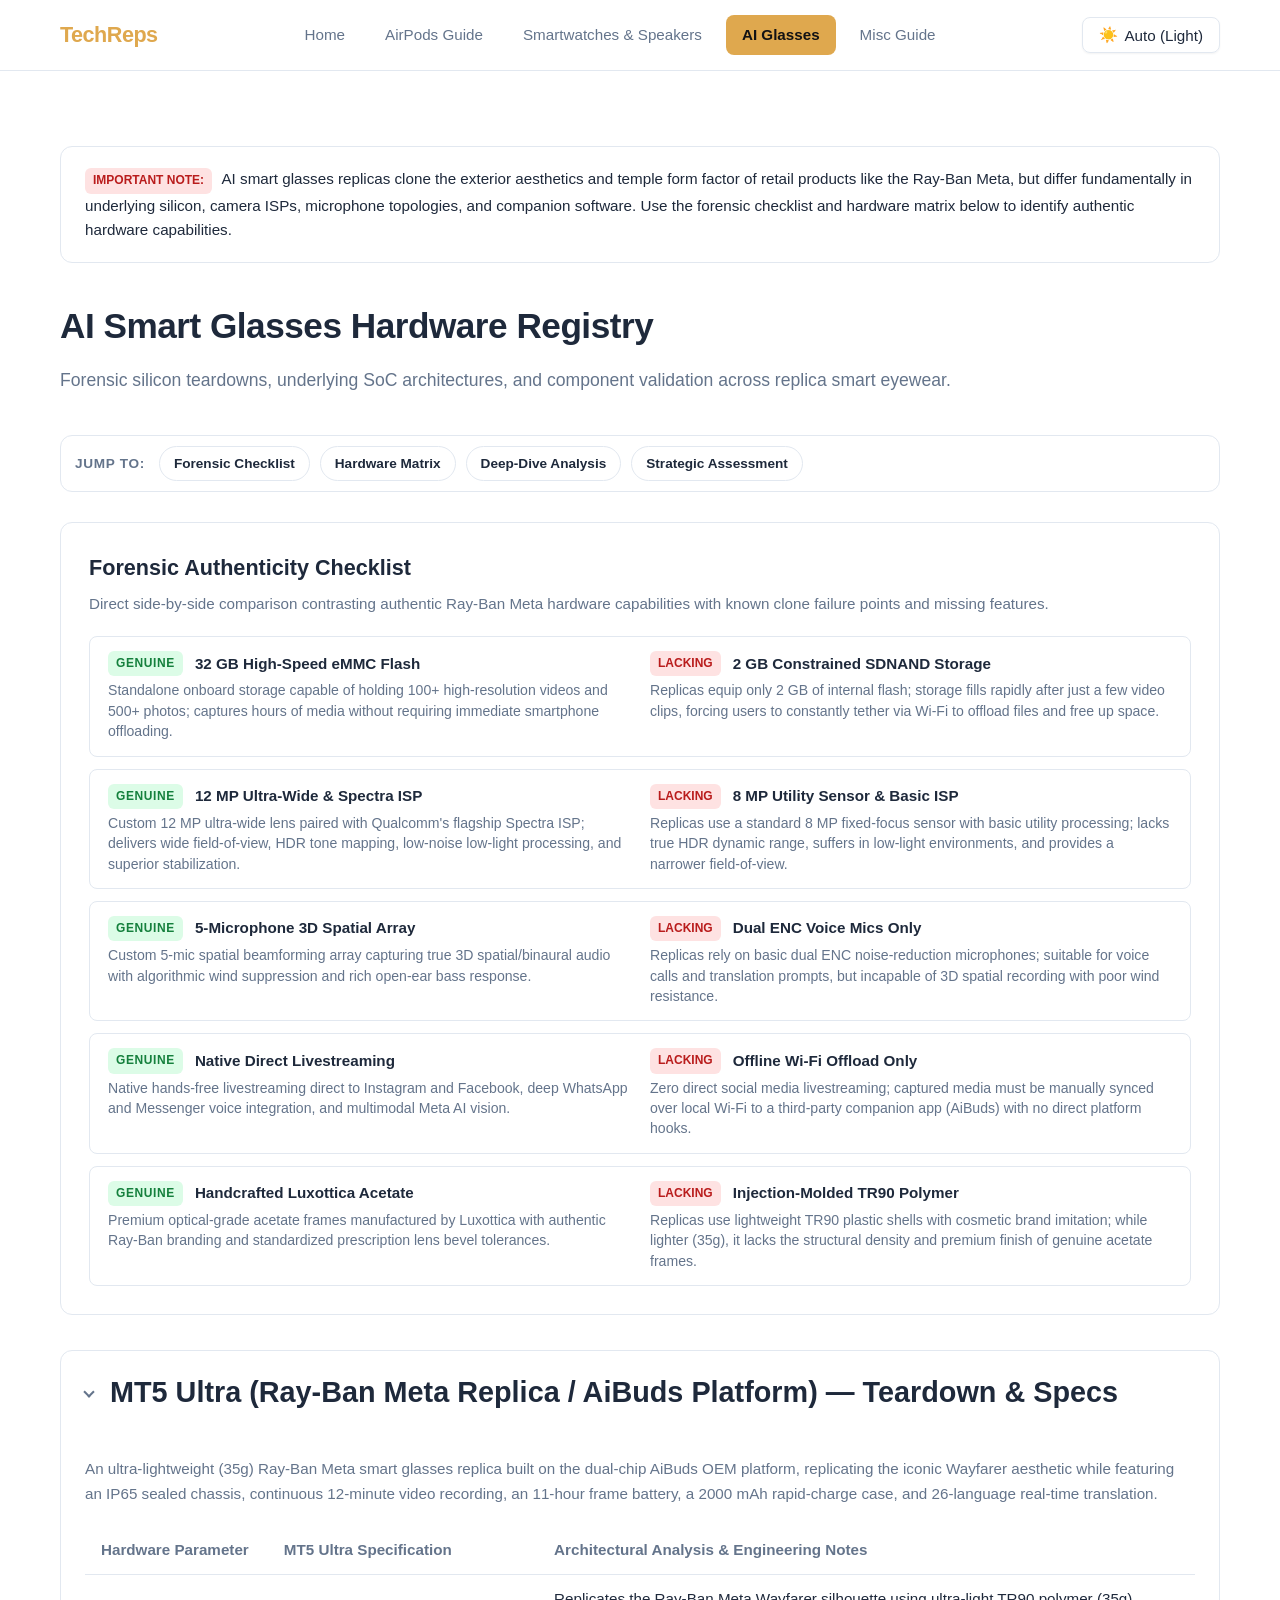
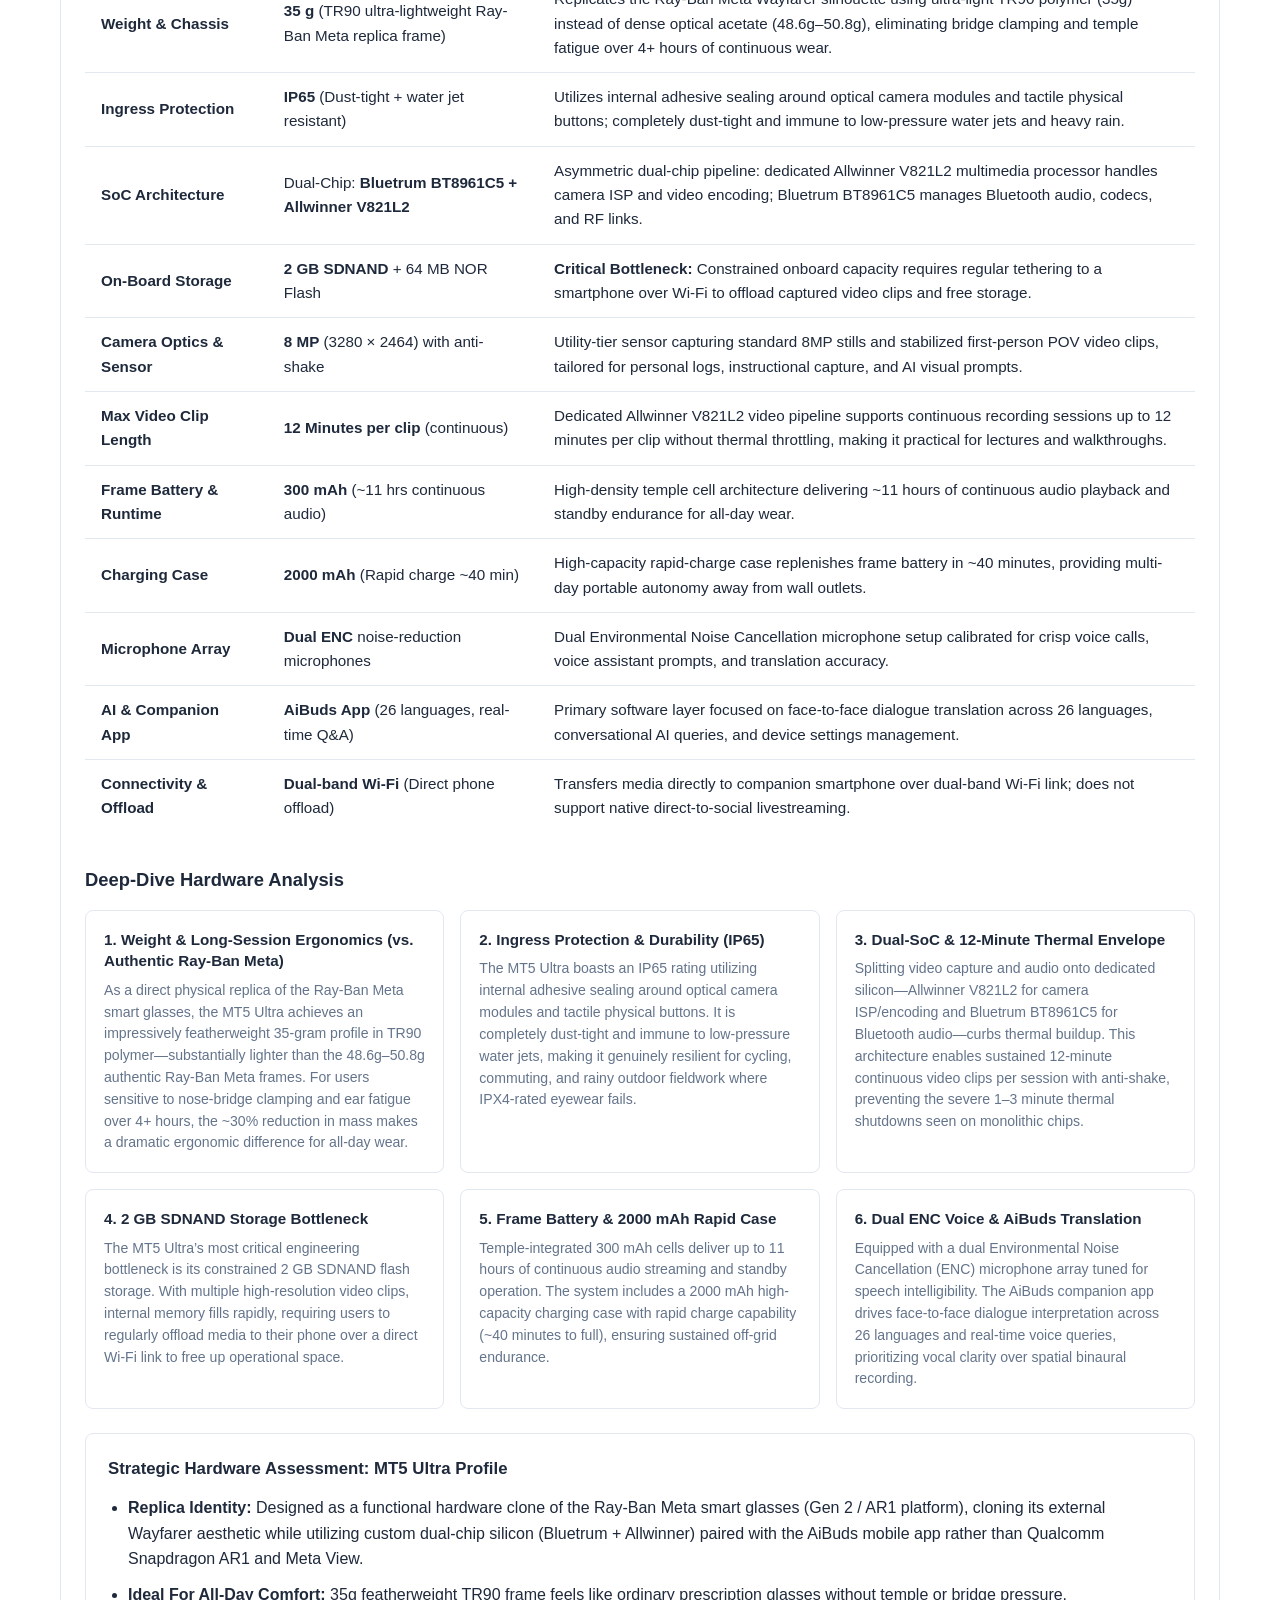
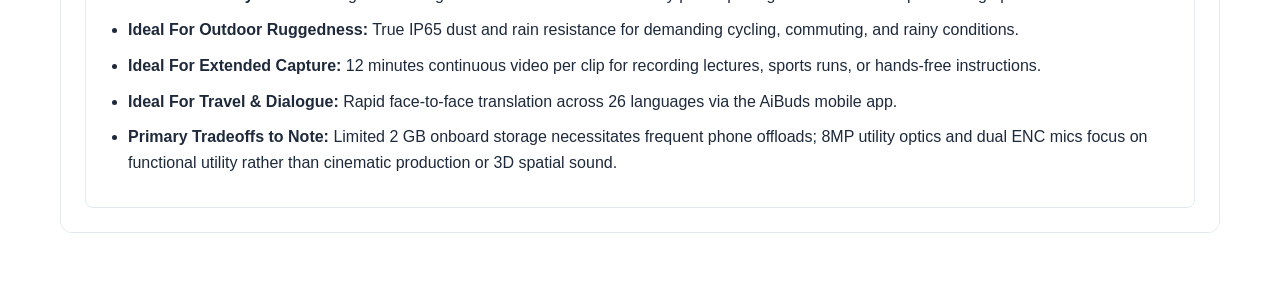
==== AI-glasses.html @ f369d545 "feat: reorder AirPods catalog reverse-chronologically, add AirPods 5 coming soon, and enhance live t" ====
<!DOCTYPE html>
<html lang="en">
<head>
  <meta charset="UTF-8">
  <meta name="viewport" content="width=device-width, initial-scale=1.0">
  <title>TechReps - AI Glasses Guide</title>
  <link rel="stylesheet" href="shared-styles.css">
  <script>
    (function() {
      try { localStorage.removeItem('techreps-theme'); } catch(e) {}
      var override = localStorage.getItem('techreps-theme-override');
      if (override === 'dark' || override === 'light') {
        document.documentElement.setAttribute('data-theme', override);
      } else {
        document.documentElement.removeAttribute('data-theme');
      }
    })();
  </script>
</head>
<body>

  <header>
    <div class="header-container">
      <a href="index.html" class="logo">TechReps</a>
      
      <nav id="nav-bar">
        <a href="index.html" class="nav-link">Home</a>
        <a href="airpods.html" class="nav-link">AirPods Guide</a>
        <a href="smartwatches.html" class="nav-link">Smartwatches & Speakers</a>
        <a href="AI-glasses.html" class="nav-link active">AI Glasses</a>
        <a href="misc.html" class="nav-link">Misc Guide</a>
      </nav>

      <div class="header-actions">
        <button class="theme-toggle" onclick="toggleTheme()" aria-label="Toggle Theme">
          <span id="theme-icon">🌙</span><span id="theme-text">Dark Mode</span>
        </button>

        <button class="burger-menu" id="mobile-burger" aria-label="Toggle Menu">
          <span></span>
          <span></span>
          <span></span>
        </button>
      </div>
    </div>
  </header>

  <main>
    <!-- Top Verification Advisory Notice -->
    <aside class="notice-box" aria-label="Authenticity Advisory">
      <div class="notice-content">
        <span class="badge-missing">IMPORTANT NOTE:</span> AI smart glasses replicas clone the exterior aesthetics and temple form factor of retail products like the Ray-Ban Meta, but differ fundamentally in underlying silicon, camera ISPs, microphone topologies, and companion software. Use the forensic checklist and hardware matrix below to identify authentic hardware capabilities.
      </div>
    </aside>

    <div class="guide-intro">
      <h1>AI Smart Glasses Hardware Registry</h1>
      <p>Forensic silicon teardowns, underlying SoC architectures, and component validation across replica smart eyewear.</p>
    </div>

    <!-- Quick-Jump In-Page Navigation Bar -->
    <nav class="jump-nav" aria-label="Quick Page Navigation">
      <span class="jump-label">Jump to:</span>
      <a href="#authenticity-checklist" class="jump-link">Forensic Checklist</a>
      <a href="#specs-matrix" class="jump-link">Hardware Matrix</a>
      <a href="#deep-dive" class="jump-link">Deep-Dive Analysis</a>
      <a href="#buying-advice" class="jump-link">Strategic Assessment</a>
    </nav>

    <!-- Forensic Authenticity Checklist Card (Side-by-side Genuine vs Counterfeit comparison) -->
    <section class="checklist-card" id="authenticity-checklist" aria-labelledby="verification-checklist-title">
      <div class="checklist-card-header">
        <h2 id="verification-checklist-title">Forensic Authenticity Checklist</h2>
        <p>Direct side-by-side comparison contrasting authentic Ray-Ban Meta hardware capabilities with known clone failure points and missing features.</p>
      </div>

      <div class="checklist-table">
        <div class="checklist-row">
          <div class="checklist-col">
            <div class="checklist-col-title">
              <span class="badge-genuine">GENUINE</span> 32 GB High-Speed eMMC Flash
            </div>
            <div class="checklist-col-desc">Standalone onboard storage capable of holding 100+ high-resolution videos and 500+ photos; captures hours of media without requiring immediate smartphone offloading.</div>
          </div>
          <div class="checklist-col">
            <div class="checklist-col-title">
              <span class="badge-missing">LACKING</span> 2 GB Constrained SDNAND Storage
            </div>
            <div class="checklist-col-desc">Replicas equip only 2 GB of internal flash; storage fills rapidly after just a few video clips, forcing users to constantly tether via Wi-Fi to offload files and free up space.</div>
          </div>
        </div>

        <div class="checklist-row">
          <div class="checklist-col">
            <div class="checklist-col-title">
              <span class="badge-genuine">GENUINE</span> 12 MP Ultra-Wide & Spectra ISP
            </div>
            <div class="checklist-col-desc">Custom 12 MP ultra-wide lens paired with Qualcomm's flagship Spectra ISP; delivers wide field-of-view, HDR tone mapping, low-noise low-light processing, and superior stabilization.</div>
          </div>
          <div class="checklist-col">
            <div class="checklist-col-title">
              <span class="badge-missing">LACKING</span> 8 MP Utility Sensor & Basic ISP
            </div>
            <div class="checklist-col-desc">Replicas use a standard 8 MP fixed-focus sensor with basic utility processing; lacks true HDR dynamic range, suffers in low-light environments, and provides a narrower field-of-view.</div>
          </div>
        </div>

        <div class="checklist-row">
          <div class="checklist-col">
            <div class="checklist-col-title">
              <span class="badge-genuine">GENUINE</span> 5-Microphone 3D Spatial Array
            </div>
            <div class="checklist-col-desc">Custom 5-mic spatial beamforming array capturing true 3D spatial/binaural audio with algorithmic wind suppression and rich open-ear bass response.</div>
          </div>
          <div class="checklist-col">
            <div class="checklist-col-title">
              <span class="badge-missing">LACKING</span> Dual ENC Voice Mics Only
            </div>
            <div class="checklist-col-desc">Replicas rely on basic dual ENC noise-reduction microphones; suitable for voice calls and translation prompts, but incapable of 3D spatial recording with poor wind resistance.</div>
          </div>
        </div>

        <div class="checklist-row">
          <div class="checklist-col">
            <div class="checklist-col-title">
              <span class="badge-genuine">GENUINE</span> Native Direct Livestreaming
            </div>
            <div class="checklist-col-desc">Native hands-free livestreaming direct to Instagram and Facebook, deep WhatsApp and Messenger voice integration, and multimodal Meta AI vision.</div>
          </div>
          <div class="checklist-col">
            <div class="checklist-col-title">
              <span class="badge-missing">LACKING</span> Offline Wi-Fi Offload Only
            </div>
            <div class="checklist-col-desc">Zero direct social media livestreaming; captured media must be manually synced over local Wi-Fi to a third-party companion app (AiBuds) with no direct platform hooks.</div>
          </div>
        </div>

        <div class="checklist-row">
          <div class="checklist-col">
            <div class="checklist-col-title">
              <span class="badge-genuine">GENUINE</span> Handcrafted Luxottica Acetate
            </div>
            <div class="checklist-col-desc">Premium optical-grade acetate frames manufactured by Luxottica with authentic Ray-Ban branding and standardized prescription lens bevel tolerances.</div>
          </div>
          <div class="checklist-col">
            <div class="checklist-col-title">
              <span class="badge-missing">LACKING</span> Injection-Molded TR90 Polymer
            </div>
            <div class="checklist-col-desc">Replicas use lightweight TR90 plastic shells with cosmetic brand imitation; while lighter (35g), it lacks the structural density and premium finish of genuine acetate frames.</div>
          </div>
        </div>
      </div>
    </section>

    <!-- Accordion Catalog Container (Single-tier collapsible dossier) -->
    <div class="catalog-container" id="specs-matrix">

      <!-- Section: MT5 Ultra AI Smart Glasses -->
      <div class="section" data-ecosystem="glasses">
        <div class="heading" role="button" tabindex="0" aria-expanded="true" aria-controls="mt5-teardown-content">
          <span class="arrow expanded" aria-hidden="true"></span>
          <h2>MT5 Ultra (Ray-Ban Meta Replica / AiBuds Platform) — Teardown & Specs</h2>
        </div>
        <div class="content" id="mt5-teardown-content" style="display: block;">
          <p class="teardown-intro-desc">
            An ultra-lightweight (35g) Ray-Ban Meta smart glasses replica built on the dual-chip AiBuds OEM platform, replicating the iconic Wayfarer aesthetic while featuring an IP65 sealed chassis, continuous 12-minute video recording, an 11-hour frame battery, a 2000 mAh rapid-charge case, and 26-language real-time translation.
          </p>

          <!-- Master Specification Matrix Table -->
          <div class="table-responsive">
            <table>
              <thead>
                <tr>
                  <th style="min-width: 170px;">Hardware Parameter</th>
                  <th style="min-width: 210px;">MT5 Ultra Specification</th>
                  <th style="min-width: 320px;">Architectural Analysis & Engineering Notes</th>
                </tr>
              </thead>
              <tbody>
                <tr>
                  <td><strong>Weight & Chassis</strong></td>
                  <td><strong>35 g</strong> (TR90 ultra-lightweight Ray-Ban Meta replica frame)</td>
                  <td>Replicates the Ray-Ban Meta Wayfarer silhouette using ultra-light TR90 polymer (35g) instead of dense optical acetate (48.6g–50.8g), eliminating bridge clamping and temple fatigue over 4+ hours of continuous wear.</td>
                </tr>
                <tr>
                  <td><strong>Ingress Protection</strong></td>
                  <td><strong>IP65</strong> (Dust-tight + water jet resistant)</td>
                  <td>Utilizes internal adhesive sealing around optical camera modules and tactile physical buttons; completely dust-tight and immune to low-pressure water jets and heavy rain.</td>
                </tr>
                <tr>
                  <td><strong>SoC Architecture</strong></td>
                  <td>Dual-Chip: <strong>Bluetrum BT8961C5 + Allwinner V821L2</strong></td>
                  <td>Asymmetric dual-chip pipeline: dedicated Allwinner V821L2 multimedia processor handles camera ISP and video encoding; Bluetrum BT8961C5 manages Bluetooth audio, codecs, and RF links.</td>
                </tr>
                <tr>
                  <td><strong>On-Board Storage</strong></td>
                  <td><strong>2 GB SDNAND</strong> + 64 MB NOR Flash</td>
                  <td><strong>Critical Bottleneck:</strong> Constrained onboard capacity requires regular tethering to a smartphone over Wi-Fi to offload captured video clips and free storage.</td>
                </tr>
                <tr>
                  <td><strong>Camera Optics & Sensor</strong></td>
                  <td><strong>8 MP</strong> (3280 × 2464) with anti-shake</td>
                  <td>Utility-tier sensor capturing standard 8MP stills and stabilized first-person POV video clips, tailored for personal logs, instructional capture, and AI visual prompts.</td>
                </tr>
                <tr>
                  <td><strong>Max Video Clip Length</strong></td>
                  <td><strong>12 Minutes per clip</strong> (continuous)</td>
                  <td>Dedicated Allwinner V821L2 video pipeline supports continuous recording sessions up to 12 minutes per clip without thermal throttling, making it practical for lectures and walkthroughs.</td>
                </tr>
                <tr>
                  <td><strong>Frame Battery & Runtime</strong></td>
                  <td><strong>300 mAh</strong> (~11 hrs continuous audio)</td>
                  <td>High-density temple cell architecture delivering ~11 hours of continuous audio playback and standby endurance for all-day wear.</td>
                </tr>
                <tr>
                  <td><strong>Charging Case</strong></td>
                  <td><strong>2000 mAh</strong> (Rapid charge ~40 min)</td>
                  <td>High-capacity rapid-charge case replenishes frame battery in ~40 minutes, providing multi-day portable autonomy away from wall outlets.</td>
                </tr>
                <tr>
                  <td><strong>Microphone Array</strong></td>
                  <td><strong>Dual ENC</strong> noise-reduction microphones</td>
                  <td>Dual Environmental Noise Cancellation microphone setup calibrated for crisp voice calls, voice assistant prompts, and translation accuracy.</td>
                </tr>
                <tr>
                  <td><strong>AI & Companion App</strong></td>
                  <td><strong>AiBuds App</strong> (26 languages, real-time Q&A)</td>
                  <td>Primary software layer focused on face-to-face dialogue translation across 26 languages, conversational AI queries, and device settings management.</td>
                </tr>
                <tr>
                  <td><strong>Connectivity & Offload</strong></td>
                  <td><strong>Dual-band Wi-Fi</strong> (Direct phone offload)</td>
                  <td>Transfers media directly to companion smartphone over dual-band Wi-Fi link; does not support native direct-to-social livestreaming.</td>
                </tr>
              </tbody>
            </table>
          </div>

          <!-- Deep-Dive Hardware Analysis Cards -->
          <div class="teardown-container" id="deep-dive">
            <h3 class="teardown-header-title">Deep-Dive Hardware Analysis</h3>
            
            <div class="teardown-grid">
              <div class="teardown-card">
                <h4>1. Weight & Long-Session Ergonomics (vs. Authentic Ray-Ban Meta)</h4>
                <p>
                  As a direct physical replica of the Ray-Ban Meta smart glasses, the MT5 Ultra achieves an impressively featherweight 35-gram profile in TR90 polymer—substantially lighter than the 48.6g–50.8g authentic Ray-Ban Meta frames. For users sensitive to nose-bridge clamping and ear fatigue over 4+ hours, the ~30% reduction in mass makes a dramatic ergonomic difference for all-day wear.
                </p>
              </div>

              <div class="teardown-card">
                <h4>2. Ingress Protection & Durability (IP65)</h4>
                <p>
                  The MT5 Ultra boasts an IP65 rating utilizing internal adhesive sealing around optical camera modules and tactile physical buttons. It is completely dust-tight and immune to low-pressure water jets, making it genuinely resilient for cycling, commuting, and rainy outdoor fieldwork where IPX4-rated eyewear fails.
                </p>
              </div>

              <div class="teardown-card">
                <h4>3. Dual-SoC & 12-Minute Thermal Envelope</h4>
                <p>
                  Splitting video capture and audio onto dedicated silicon—Allwinner V821L2 for camera ISP/encoding and Bluetrum BT8961C5 for Bluetooth audio—curbs thermal buildup. This architecture enables sustained 12-minute continuous video clips per session with anti-shake, preventing the severe 1–3 minute thermal shutdowns seen on monolithic chips.
                </p>
              </div>

              <div class="teardown-card">
                <h4>4. 2 GB SDNAND Storage Bottleneck</h4>
                <p>
                  The MT5 Ultra’s most critical engineering bottleneck is its constrained 2 GB SDNAND flash storage. With multiple high-resolution video clips, internal memory fills rapidly, requiring users to regularly offload media to their phone over a direct Wi-Fi link to free up operational space.
                </p>
              </div>

              <div class="teardown-card">
                <h4>5. Frame Battery & 2000 mAh Rapid Case</h4>
                <p>
                  Temple-integrated 300 mAh cells deliver up to 11 hours of continuous audio streaming and standby operation. The system includes a 2000 mAh high-capacity charging case with rapid charge capability (~40 minutes to full), ensuring sustained off-grid endurance.
                </p>
              </div>

              <div class="teardown-card">
                <h4>6. Dual ENC Voice & AiBuds Translation</h4>
                <p>
                  Equipped with a dual Environmental Noise Cancellation (ENC) microphone array tuned for speech intelligibility. The AiBuds companion app drives face-to-face dialogue interpretation across 26 languages and real-time voice queries, prioritizing vocal clarity over spatial binaural recording.
                </p>
              </div>
            </div>

            <!-- Strategic Purchasing Recommendation -->
            <div class="strategic-card" id="buying-advice">
              <h3>Strategic Hardware Assessment: MT5 Ultra Profile</h3>
              <ul class="edu-list" style="margin-bottom: 0;">
                <li><strong>Replica Identity:</strong> Designed as a functional hardware clone of the Ray-Ban Meta smart glasses (Gen 2 / AR1 platform), cloning its external Wayfarer aesthetic while utilizing custom dual-chip silicon (Bluetrum + Allwinner) paired with the AiBuds mobile app rather than Qualcomm Snapdragon AR1 and Meta View.</li>
                <li><strong>Ideal For All-Day Comfort:</strong> 35g featherweight TR90 frame feels like ordinary prescription glasses without temple or bridge pressure.</li>
                <li><strong>Ideal For Outdoor Ruggedness:</strong> True IP65 dust and rain resistance for demanding cycling, commuting, and rainy conditions.</li>
                <li><strong>Ideal For Extended Capture:</strong> 12 minutes continuous video per clip for recording lectures, sports runs, or hands-free instructions.</li>
                <li><strong>Ideal For Travel & Dialogue:</strong> Rapid face-to-face translation across 26 languages via the AiBuds mobile app.</li>
                <li><strong>Primary Tradeoffs to Note:</strong> Limited 2 GB onboard storage necessitates frequent phone offloads; 8MP utility optics and dual ENC mics focus on functional utility rather than cinematic production or 3D spatial sound.</li>
              </ul>
            </div>

          </div>
        </div>
      </div>

    </div>
  </main>

  <script src="theme-engine.js"></script>
  <script>
    // Accordion Action Controller with state and ARIA synchronization
    function setAccordionState(el, shouldExpand) {
      const arrow = el.querySelector('.arrow');
      const content = el.nextElementSibling;
      if (!arrow || !content) return;
      el.setAttribute('aria-expanded', shouldExpand ? 'true' : 'false');
      if (shouldExpand) {
        arrow.classList.add('expanded');
        content.style.display = 'block';
      } else {
        arrow.classList.remove('expanded');
        content.style.display = 'none';
      }
    }

    document.querySelectorAll('.heading, .subheading').forEach(el => {
      function toggleAccordion(e) {
        e.stopPropagation();
        const arrow = el.querySelector('.arrow');
        const isCurrentlyExpanded = arrow && arrow.classList.contains('expanded');
        setAccordionState(el, !isCurrentlyExpanded);
      }

      el.addEventListener('click', toggleAccordion);
      el.addEventListener('keydown', (e) => {
        if (e.key === 'Enter' || e.key === ' ') {
          e.preventDefault();
          toggleAccordion(e);
        }
      });
    });
  </script>
</body>
</html>
---- shared-styles.css ----
/* --- Global Variables & Color Palette --- */
:root {
  --bg-main: #ffffff;
  --bg-header: #ffffff;
  --text-main: #1e293b;
  --text-muted: #64748b;
  --border-color: #e2e8f0;
  --accent-color: #dfa84e; /* Golden Mustard Amber */
  --accent-hover: #c9933b;
  --bg-badge: #fee2e2;
  --text-badge: #b91c1c;
  --bg-badge-genuine: #dcfce7;
  --text-badge-genuine: #15803d;

  /* Shape & Radius Tokens */
  --radius-sm: 6px;
  --radius-md: 8px;
  --radius-lg: 12px;
  --radius-full: 20px;
}

[data-theme="dark"] {
  --bg-main: #121214;
  --bg-header: #1a1a1e;
  --text-main: #f8fafc;
  --text-muted: #94a3b8;
  --border-color: #2e2e38;
  --bg-badge: #451a1a;
  --text-badge: #fca5a5;
  --bg-badge-genuine: #14532d;
  --text-badge-genuine: #86efac;
}

[data-theme="light"] {
  --bg-main: #ffffff;
  --bg-header: #ffffff;
  --text-main: #1e293b;
  --text-muted: #64748b;
  --border-color: #e2e8f0;
  --accent-color: #dfa84e;
  --accent-hover: #c9933b;
  --bg-badge: #fee2e2;
  --text-badge: #b91c1c;
  --bg-badge-genuine: #dcfce7;
  --text-badge-genuine: #15803d;
}

/* System Color Scheme Fallback (Zero-FOUC) */
@media (prefers-color-scheme: dark) {
  :root:not([data-theme="light"]) {
    --bg-main: #121214;
    --bg-header: #1a1a1e;
    --text-main: #f8fafc;
    --text-muted: #94a3b8;
    --border-color: #2e2e38;
    --bg-badge: #451a1a;
    --text-badge: #fca5a5;
    --bg-badge-genuine: #14532d;
    --text-badge-genuine: #86efac;
  }

  :root:not([data-theme="light"]) .card-cream {
    background-color: #24221f !important;
  }
  :root:not([data-theme="light"]) .card-cream h3 {
    color: #ffffff !important;
  }
  :root:not([data-theme="light"]) .card-cream p {
    color: #94a3b8 !important;
  }
}

/* --- Base Rules & Craft Floor Browser Surfaces --- */
* {
  box-sizing: border-box;
  margin: 0;
  padding: 0;
}

::selection {
  background-color: rgba(223, 168, 78, 0.3);
  color: var(--text-main);
}

:focus-visible {
  outline: 2px solid var(--accent-color);
  outline-offset: 2px;
}

input, textarea, select {
  caret-color: var(--accent-color);
}

body {
  font-family: -apple-system, BlinkMacSystemFont, "Segoe UI", Roboto, Helvetica, Arial, sans-serif;
  background-color: var(--bg-main);
  color: var(--text-main);
  line-height: 1.6;
  transition: background-color 0.3s ease, color 0.3s ease;
}

main {
  max-width: 1200px;
  margin: 0 auto;
  padding: 50px 20px;
}

/* --- Navigation Header --- */
header {
  background-color: var(--bg-header);
  border-bottom: 1px solid var(--border-color);
  position: sticky;
  top: 0;
  z-index: 100;
}

.header-container {
  max-width: 1200px;
  margin: 0 auto;
  padding: 15px 20px;
  display: flex;
  justify-content: space-between;
  align-items: center;
}

.logo {
  font-size: 1.35rem;
  font-weight: 800;
  letter-spacing: -0.5px;
  color: var(--accent-color);
  text-decoration: none;
}

#nav-bar {
  display: flex;
  gap: 8px;
  align-items: center;
}

.nav-link {
  color: var(--text-muted);
  text-decoration: none;
  padding: 8px 16px;
  font-weight: 500;
  font-size: 0.95rem;
  border-radius: 8px;
  transition: all 0.2s ease;
}

.nav-link:hover {
  color: var(--text-main);
}

/* Clean Amber Pill Active Class Container Block */
.nav-link.active {
  background-color: var(--accent-color);
  color: #121214 !important;
  font-weight: 700;
}

.header-actions {
  display: flex;
  align-items: center;
  gap: 15px;
}

.theme-toggle {
  background: none;
  border: 1px solid var(--border-color);
  padding: 8px 16px;
  border-radius: 8px;
  cursor: pointer;
  color: var(--text-main);
  font-weight: 500;
  font-size: 0.95rem;
  display: flex;
  align-items: center;
  gap: 6px;
  box-shadow: 0 1px 2px rgba(0,0,0,0.05);
}

.burger-menu {
  display: none;
  flex-direction: column;
  gap: 5px;
  background: none;
  border: none;
  cursor: pointer;
}

.burger-menu span {
  width: 25px;
  height: 3px;
  background-color: var(--text-main);
  border-radius: 6px;
  transition: 0.3s ease;
}

/* --- Layout Headers & Intro Text --- */
.guide-intro {
  margin-bottom: 40px;
  text-align: left;
}

h1,
.guide-intro h1,
.guide-intro h2 {
  font-size: 2.2rem;
  font-weight: 800;
  margin-bottom: 12px;
  color: var(--text-main);
  letter-spacing: -0.5px;
}

.guide-intro p {
  font-size: 1.1rem;
  color: var(--text-muted);
  max-width: 900px;
}

/* --- Educational Content Sections & Lists --- */
.edu-section {
  background-color: var(--bg-header);
  border: 1px solid var(--border-color);
  border-radius: 12px;
  padding: 30px;
  margin-bottom: 25px;
  text-align: left;
}

.edu-section h3 {
  margin-bottom: 12px;
  font-size: 1.35rem;
  font-weight: 700;
}

.edu-section p {
  margin-bottom: 10px;
}

.edu-list {
  list-style-position: outside;
  margin-left: 20px;
  margin-top: 10px;
}

.edu-list li {
  margin-bottom: 10px;
  color: var(--text-main);
}

.badge-missing {
  background-color: var(--bg-badge);
  color: var(--text-badge);
  font-size: 0.75rem;
  font-weight: 700;
  padding: 3px 8px;
  border-radius: 6px;
  margin-right: 6px;
  display: inline-block;
}

/* --- Landing Page Hero Content --- */
.hero-title {
  font-size: 3.5rem;
  font-weight: 800;
  line-height: 1.3;
  margin-top: 40px;
  margin-bottom: 20px;
  text-align: center;
}

.hero-subtitle {
  font-size: 1.1rem;
  line-height: 1.6;
  color: var(--text-muted);
  max-width: 800px;
  margin: 0 auto 35px auto;
  text-align: center;
}

.discover-btn {
  display: block;
  width: max-content;
  background-color: var(--accent-color);
  color: #121214;
  padding: 14px 32px;
  font-weight: 700;
  text-decoration: none;
  border-radius: 8px;
  font-size: 1rem;
  box-shadow: 0 4px 14px rgba(0, 0, 0, 0.15);
  margin: 0 auto 60px auto;
  transition: background-color 0.2s ease;
}
.discover-btn:hover {
  background-color: var(--accent-hover);
}

/* --- Home Grid Cards Panels --- */
.cards-display-grid {
  display: grid;
  grid-template-columns: repeat(auto-fit, minmax(300px, 1fr));
  gap: 25px;
  margin-bottom: 60px;
}

.display-card {
  background: var(--bg-header);
  border: 1px solid var(--border-color);
  border-radius: 12px;
  padding: 40px 30px;
  text-align: center;
}

.display-card h3 {
  color: var(--accent-color);
  font-size: 1.35rem;
  font-weight: 700;
  line-height: 1.35;
  margin-bottom: 15px;
}

.display-card p {
  font-size: 0.95rem;
  color: var(--text-muted);
}

/* --- Core Communities Section --- */
.community-section {
  border-top: 1px solid var(--border-color);
  padding-top: 40px;
  margin-top: 40px;
  text-align: center;
}

.community-section p {
  font-weight: 500;
  margin-bottom: 20px;
  color: var(--text-muted);
}

.community-buttons {
  display: flex;
  justify-content: center;
  gap: 15px;
}

.community-btn {
  background: var(--bg-header);
  border: 1px solid var(--border-color);
  color: var(--text-main);
  padding: 12px 28px;
  font-weight: 500;
  text-decoration: none;
  border-radius: 8px;
  font-size: 0.95rem;
  transition: all 0.2s ease;
}
.community-btn:hover {
  border-color: var(--accent-color);
  background-color: var(--accent-color);
  color: #121214;
}

/* --- Interactive Accordions --- */
.catalog-container {
  display: flex;
  flex-direction: column;
  gap: 15px;
  margin-top: 20px;
}

.section {
  border: 1px solid var(--border-color);
  border-radius: 12px;
  overflow: hidden;
  background-color: var(--bg-header);
}

.heading {
  padding: 18px 24px;
  cursor: pointer;
  display: flex;
  align-items: center;
  gap: 15px;
  user-select: none;
}

.heading:focus-visible,
.subheading:focus-visible {
  outline: 2px solid var(--accent-color);
  outline-offset: -2px;
  border-radius: var(--radius-md);
}

.heading h2 {
  font-size: 1.8rem;
  font-weight: 700;
}

.subsection {
  border-top: 1px solid var(--border-color);
}

.subheading {
  padding: 14px 24px;
  cursor: pointer;
  display: flex;
  align-items: center;
  gap: 12px;
  background-color: transparent;
  user-select: none;
}

.subheading h2,
.subheading h3 {
  font-size: 1.1rem;
  font-weight: 600;
}

/* Right-pointing Arrow */
.arrow {
  width: 8px;
  height: 8px;
  border-right: 2px solid var(--text-muted);
  border-bottom: 2px solid var(--text-muted);
  transform: rotate(-45deg);
  transition: transform 0.25s ease, border-color 0.2s ease;
  display: inline-block;
  flex-shrink: 0;
  margin-right: 2px;
}

.arrow.expanded {
  transform: rotate(45deg); /* Points down when open */
}

.heading:hover .arrow,
.subheading:hover .arrow {
  border-color: var(--accent-color);
}

.content, .subcontent {
  display: none;
  padding: 24px;
  background-color: var(--bg-main);
}

/* --- Tables Layout & Forensic Specifications --- */
.table-responsive {
  overflow-x: auto;
  width: 100%;
}

.table-responsive::-webkit-scrollbar {
  height: 6px;
}
.table-responsive::-webkit-scrollbar-track {
  background: var(--bg-header);
}
.table-responsive::-webkit-scrollbar-thumb {
  background: var(--border-color);
  border-radius: 6px;
}
.table-responsive::-webkit-scrollbar-thumb:hover {
  background: var(--text-muted);
}

table {
  width: 100%;
  border-collapse: collapse;
  text-align: left;
  font-size: 0.95rem;
}

th, td {
  padding: 12px 16px;
  border-bottom: 1px solid var(--border-color);
}

table td:first-child {
  font-variant-numeric: tabular-nums;
}

th {
  font-weight: 700;
  background-color: var(--bg-header);
  color: var(--text-muted);
}

tr:last-child td {
  border-bottom: none;
}

/* --- Mobile Menu Roll-down System --- */
@media (max-width: 768px) {
  #nav-bar {
    display: flex;
    flex-direction: column;
    position: absolute;
    top: 100%;
    left: 0;
    right: 0;
    background-color: var(--bg-header);
    border-bottom: 1px solid var(--border-color);
    padding: 15px 20px;
    gap: 6px;
    opacity: 0;
    visibility: hidden;
    transform: translateY(-8px);
    transition: opacity 0.2s ease, transform 0.2s ease, visibility 0.2s ease;
    pointer-events: none;
    box-shadow: 0 4px 14px rgba(0, 0, 0, 0.05);
  }
  
  #nav-bar.open {
    opacity: 1;
    visibility: visible;
    transform: translateY(0);
    pointer-events: auto;
  }

  .nav-link {
    display: block;
    padding: 12px 16px;
    margin-bottom: 2px;
  }

  .burger-menu {
    display: flex;
  }
  
  .burger-menu.open span:nth-child(1) {
    transform: rotate(45deg) translate(5px, 5px);
  }
  .burger-menu.open span:nth-child(2) {
    opacity: 0;
  }
  .burger-menu.open span:nth-child(3) {
    transform: rotate(-45deg) translate(6px, -6px);
  }
}
/* --- Custom Additions from image_e66522.png --- */

.section-heading-centered {
  text-align: center;
  font-size: 2.2rem;
  font-weight: 800;
  line-height: 1.35;
  margin-top: 60px;
  margin-bottom: 40px;
  color: var(--text-main);
  letter-spacing: -0.5px;
}

/* Unique feature card color configurations */
.card-icon {
  font-size: 2.2rem;
  margin-bottom: 15px;
}

.card-amber {
  background-color: #dfa84e !important;
  color: #121214 !important;
}
.card-amber h3, .card-amber p {
  color: #121214 !important;
}

.card-cream {
  background-color: #f9f5eb !important;
}
[data-theme="dark"] .card-cream {
  background-color: #24221f !important; /* Muted contrast adjustments for dark mode readability */
}
.card-cream h3 {
  color: #1e293b !important;
}
[data-theme="dark"] .card-cream h3 {
  color: #ffffff !important;
}
.card-cream p {
  color: #475569 !important;
}
[data-theme="dark"] .card-cream p {
  color: #94a3b8 !important;
}

.card-dark {
  background-color: #4a4a4a !important;
  color: #ffffff !important;
}
.card-dark h3, .card-dark p {
  color: #ffffff !important;
}

/* Full Width Multi-Tier Stats Layout Panel */
.stats-footer-container {
  width: 100%;
  background-color: #4a4a4a;
  display: flex;
  flex-direction: column;
  align-items: center;
  margin-top: 60px;
}

.stats-cta-row {
  width: 100%;
  padding: 40px 20px;
  display: flex;
  justify-content: center;
  border-bottom: 1px solid rgba(255, 255, 255, 0.1);
}

.join-now-btn {
  background-color: #dfa84e;
  color: #121214;
  text-decoration: none;
  font-weight: 700;
  padding: 10px 24px;
  border-radius: 20px;
  font-size: 0.95rem;
  transition: background-color 0.2s ease;
}
.join-now-btn:hover {
  background-color: #c9933b;
}

.stats-grid-wrapper {
  width: 100%;
  max-width: 1200px;
  background-color: #dfa84e;
  padding: 60px 40px;
  display: grid;
  grid-template-columns: repeat(auto-fit, minmax(250px, 1fr));
  gap: 40px;
}

.stat-node {
  color: #121214;
  text-align: left;
}

.stat-number {
  display: block;
  font-size: 2.2rem;
  font-weight: 800;
  line-height: 1.3;
  margin-bottom: 15px;
  border-bottom: 1px solid rgba(18, 18, 20, 0.25);
  padding-bottom: 10px;
}

.stat-label {
  font-size: 1.1rem;
  font-weight: 700;
  line-height: 1.35;
  margin-bottom: 8px;
}

.stat-desc {
  font-size: 0.85rem;
  line-height: 1.5;
  color: rgba(18, 18, 20, 0.85);
}

/* --- Genuine Verification Badge --- */
.badge-genuine {
  background-color: var(--bg-badge-genuine);
  color: var(--text-badge-genuine);
  font-size: 0.75rem;
  font-weight: 700;
  padding: 3px 8px;
  border-radius: 6px;
  margin-right: 6px;
  display: inline-block;
  letter-spacing: 0.05em;
}

/* --- Coming Soon Badge --- */
.badge-coming-soon {
  background-color: rgba(223, 168, 78, 0.16);
  color: var(--accent-hover);
  border: 1px solid rgba(223, 168, 78, 0.45);
  font-size: 0.72rem;
  font-weight: 700;
  text-transform: uppercase;
  letter-spacing: 0.05em;
  padding: 2px 9px;
  border-radius: var(--radius-full);
  display: inline-flex;
  align-items: center;
  line-height: 1.4;
  vertical-align: middle;
}

[data-theme="dark"] .badge-coming-soon {
  background-color: rgba(223, 168, 78, 0.18);
  color: var(--accent-color);
  border-color: rgba(223, 168, 78, 0.4);
}

@media (prefers-color-scheme: dark) {
  :root:not([data-theme="light"]) .badge-coming-soon {
    background-color: rgba(223, 168, 78, 0.18);
    color: var(--accent-color);
    border-color: rgba(223, 168, 78, 0.4);
  }
}

/* --- Verification Checklist Card --- */
.checklist-card {
  background-color: var(--bg-header);
  border: 1px solid var(--border-color);
  border-radius: 12px;
  padding: 28px;
  margin-bottom: 35px;
}

.checklist-card-header {
  margin-bottom: 20px;
}

.checklist-card-header h2,
.checklist-card-header h3 {
  font-size: 1.35rem;
  font-weight: 700;
  color: var(--text-main);
  margin-bottom: 6px;
}

.checklist-card-header p {
  font-size: 0.95rem;
  color: var(--text-muted);
}

.checklist-table {
  display: flex;
  flex-direction: column;
  gap: 12px;
}

.checklist-row {
  display: grid;
  grid-template-columns: 1fr 1fr;
  gap: 20px;
  padding: 14px 18px;
  background-color: var(--bg-main);
  border: 1px solid var(--border-color);
  border-radius: 8px;
  align-items: start;
  transition: border-color 0.2s ease;
}

.checklist-row:hover {
  border-color: var(--accent-color);
}

.checklist-col {
  display: flex;
  flex-direction: column;
  gap: 4px;
}

.checklist-col-title {
  display: flex;
  align-items: center;
  gap: 6px;
  font-weight: 600;
  font-size: 0.95rem;
  color: var(--text-main);
}

.checklist-col-desc {
  font-size: 0.88rem;
  color: var(--text-muted);
  line-height: 1.45;
}

@media (max-width: 680px) {
  .checklist-row {
    grid-template-columns: 1fr;
    gap: 12px;
  }
}

/* --- Search & Chipset Filter Bar --- */
.catalog-filter-panel {
  background-color: var(--bg-header);
  border: 1px solid var(--border-color);
  border-radius: 12px;
  padding: 20px 24px;
  margin-bottom: 25px;
  display: flex;
  flex-direction: column;
  gap: 16px;
}

.search-input-wrapper {
  position: relative;
  display: flex;
  align-items: center;
  width: 100%;
}

.search-icon-prefix {
  position: absolute;
  left: 14px;
  color: var(--text-muted);
  pointer-events: none;
  font-size: 1rem;
  line-height: 1;
}

.search-input {
  width: 100%;
  background-color: var(--bg-main);
  border: 1px solid var(--border-color);
  color: var(--text-main);
  padding: 12px 40px 12px 42px;
  border-radius: 8px;
  font-size: 0.95rem;
  font-family: inherit;
  outline: none;
  transition: border-color 0.2s ease, box-shadow 0.2s ease;
}

.search-input:focus {
  border-color: var(--accent-color);
  box-shadow: 0 0 0 2px rgba(223, 168, 78, 0.2);
}

.search-input::placeholder {
  color: var(--text-muted);
}

.search-clear-btn {
  position: absolute;
  right: 12px;
  background: none;
  border: none;
  color: var(--text-muted);
  cursor: pointer;
  padding: 6px;
  font-size: 1rem;
  line-height: 1;
  display: none;
  border-radius: 6px;
}

.search-clear-btn:hover {
  color: var(--text-main);
}

.filter-controls-row {
  display: flex;
  justify-content: space-between;
  align-items: center;
  flex-wrap: wrap;
  gap: 12px;
}

.filter-chips-group {
  display: flex;
  flex-wrap: wrap;
  gap: 8px;
  align-items: center;
}

.filter-group-label {
  font-size: 0.85rem;
  font-weight: 600;
  color: var(--text-muted);
  text-transform: uppercase;
  letter-spacing: 0.04em;
  margin-right: 4px;
}

.filter-chip {
  background-color: var(--bg-main);
  border: 1px solid var(--border-color);
  color: var(--text-muted);
  padding: 6px 14px;
  border-radius: 6px;
  font-size: 0.85rem;
  font-weight: 500;
  font-family: inherit;
  cursor: pointer;
  transition: all 0.2s ease;
  user-select: none;
}

.filter-chip:hover {
  border-color: var(--accent-color);
  color: var(--text-main);
}

.filter-chip.active {
  background-color: var(--accent-color);
  color: #121214;
  border-color: var(--accent-color);
  font-weight: 700;
}

.filter-stats-text {
  font-size: 0.85rem;
  color: var(--text-muted);
}

.match-count-badge {
  background-color: var(--accent-color);
  color: #121214;
  font-size: 0.75rem;
  font-weight: 800;
  padding: 2px 8px;
  border-radius: 20px;
  margin-left: 8px;
  display: inline-block;
  font-variant-numeric: tabular-nums;
}

.no-results-card {
  display: none;
  background-color: var(--bg-header);
  border: 1px dashed var(--border-color);
  border-radius: 12px;
  padding: 40px 20px;
  text-align: center;
  margin: 20px 0;
}

.no-results-card h3 {
  font-size: 1.35rem;
  font-weight: 700;
  color: var(--text-main);
  margin-bottom: 8px;
}

.no-results-card p {
  font-size: 0.95rem;
  color: var(--text-muted);
  margin-bottom: 16px;
}

.reset-filter-btn {
  background-color: var(--accent-color);
  color: #121214;
  border: none;
  padding: 8px 18px;
  border-radius: 6px;
  font-weight: 700;
  font-size: 0.95rem;
  cursor: pointer;
  transition: background-color 0.2s ease;
}

.reset-filter-btn:hover {
  background-color: var(--accent-hover);
}

.row-highlight {
  background-color: rgba(223, 168, 78, 0.12) !important;
}

/* --- Notice & Advisory Callout Box --- */
.notice-box {
  background-color: var(--bg-header);
  border: 1px solid var(--border-color);
  border-radius: 12px;
  padding: 20px 24px;
  margin-top: 25px;
  margin-bottom: 35px;
}

.notice-content {
  font-size: 0.95rem;
  line-height: 1.6;
  color: var(--text-main);
}

.content-link {
  color: var(--text-main);
  text-decoration: underline;
  text-decoration-color: var(--accent-color);
  text-underline-offset: 3px;
  text-decoration-thickness: 2px;
  font-weight: 600;
  transition: color 0.2s ease, text-decoration-color 0.2s ease;
}

.content-link:hover {
  color: var(--accent-hover);
  text-decoration-color: var(--accent-hover);
}

/* --- Quick-Jump Sub-Navigation Bar --- */
.jump-nav {
  display: flex;
  flex-wrap: wrap;
  gap: 10px;
  align-items: center;
  margin-bottom: 30px;
  padding: 10px 14px;
  background-color: var(--bg-header);
  border: 1px solid var(--border-color);
  border-radius: var(--radius-lg);
}

.jump-label {
  font-size: 0.85rem;
  font-weight: 700;
  text-transform: uppercase;
  letter-spacing: 0.05em;
  color: var(--text-muted);
  margin-right: 4px;
}

.jump-link {
  display: inline-flex;
  align-items: center;
  padding: 6px 14px;
  font-size: 0.85rem;
  font-weight: 600;
  color: var(--text-main);
  background-color: var(--bg-main);
  border: 1px solid var(--border-color);
  border-radius: var(--radius-full);
  text-decoration: none;
  transition: all 0.2s ease;
}

.jump-link:hover {
  background-color: var(--accent-color);
  border-color: var(--accent-color);
  color: #121214;
}

/* --- Deep-Dive Hardware Teardown Cards & Containers --- */
.teardown-container {
  margin-top: 32px;
}

.teardown-header-title {
  font-size: 1.15rem;
  color: var(--text-main);
  margin-bottom: 16px;
  font-weight: 700;
}

.teardown-intro-desc {
  margin-bottom: 20px;
  color: var(--text-muted);
  font-size: 0.95rem;
  line-height: 1.6;
}

.teardown-grid {
  display: grid;
  grid-template-columns: repeat(auto-fit, minmax(280px, 1fr));
  gap: 16px;
  margin-bottom: 24px;
}

.teardown-card {
  background-color: var(--bg-main);
  border: 1px solid var(--border-color);
  border-radius: var(--radius-md);
  padding: 18px;
  transition: border-color 0.2s ease, box-shadow 0.2s ease;
}

.teardown-card:hover {
  border-color: var(--accent-color);
}

.teardown-card h4,
.teardown-card h5 {
  font-size: 0.95rem;
  color: var(--text-main);
  margin-bottom: 8px;
  font-weight: 700;
  line-height: 1.4;
}

.teardown-card p {
  font-size: 0.88rem;
  color: var(--text-muted);
  line-height: 1.55;
  margin: 0;
}

/* --- Strategic Hardware Assessment Box --- */
.strategic-card {
  background-color: var(--bg-main);
  border: 1px solid var(--border-color);
  border-radius: var(--radius-md);
  padding: 22px;
}

.strategic-card h3,
.strategic-card h4,
.strategic-card h5 {
  font-size: 1.05rem;
  color: var(--text-main);
  margin-bottom: 12px;
  font-weight: 700;
}
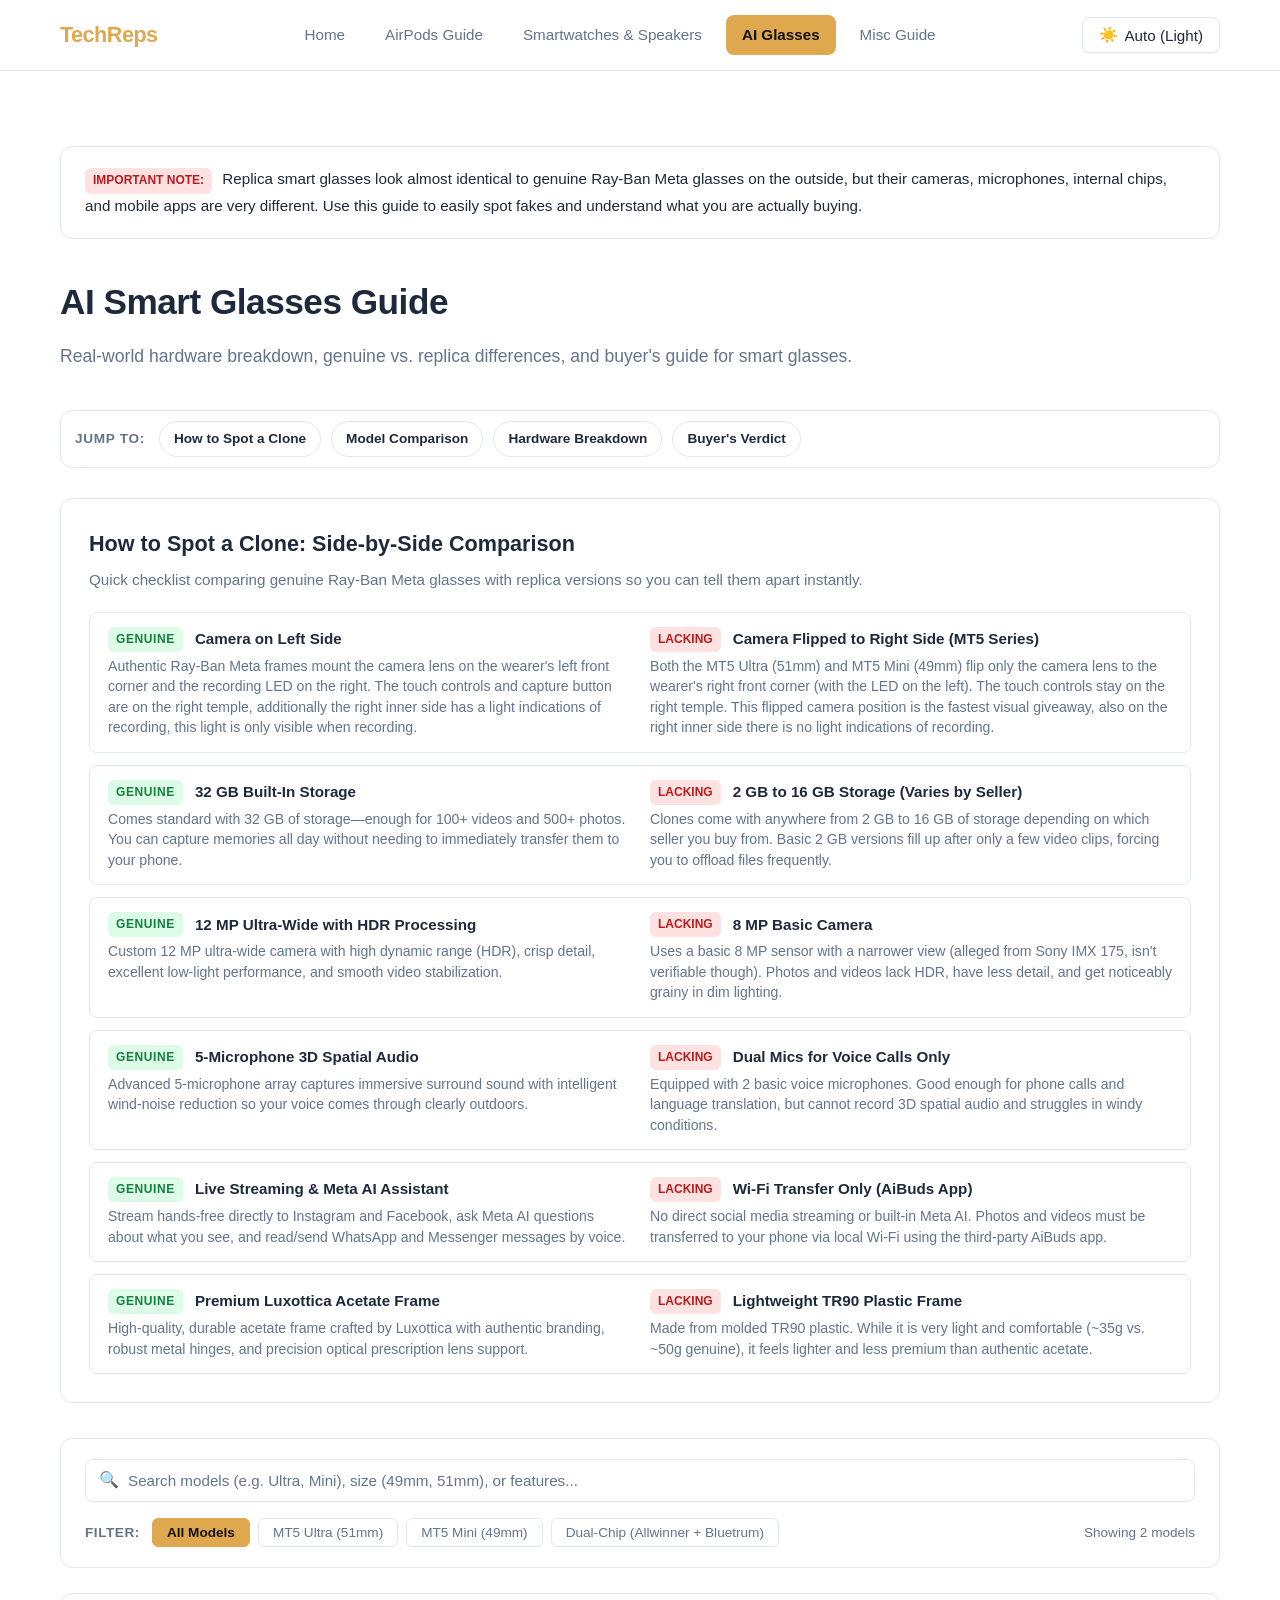
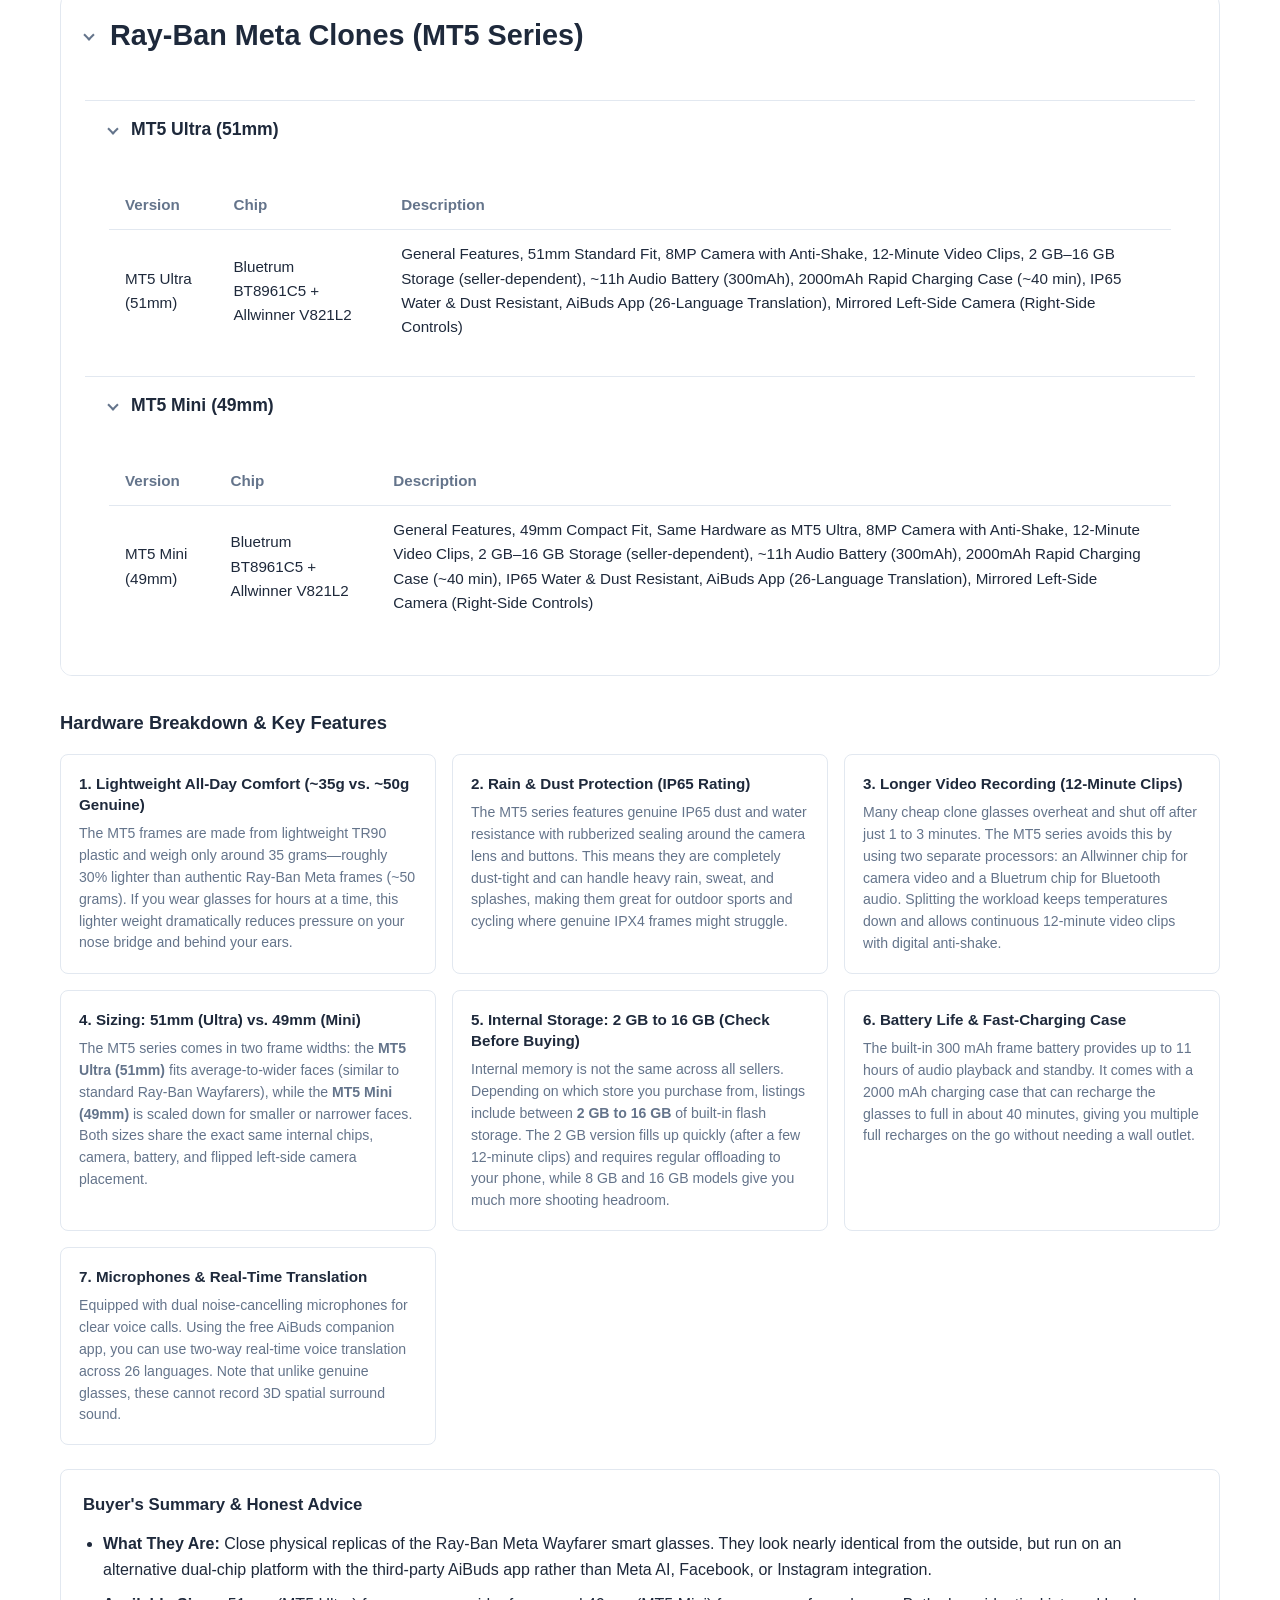
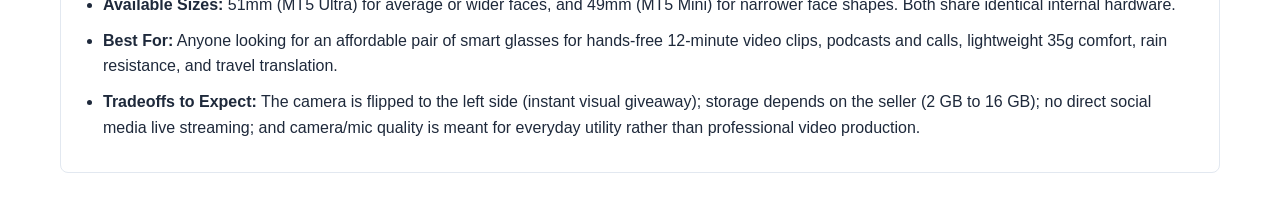
==== commit b63e5449: "feat: overhaul AI glasses catalog, add AirPods 5, and polish authenticity checklists" ====
--- a/AI-glasses.html
+++ b/AI-glasses.html
@@ -47,258 +47,286 @@
 
   <main>
     <!-- Top Verification Advisory Notice -->
+    <!-- Top Verification Advisory Notice -->
     <aside class="notice-box" aria-label="Authenticity Advisory">
       <div class="notice-content">
-        <span class="badge-missing">IMPORTANT NOTE:</span> AI smart glasses replicas clone the exterior aesthetics and temple form factor of retail products like the Ray-Ban Meta, but differ fundamentally in underlying silicon, camera ISPs, microphone topologies, and companion software. Use the forensic checklist and hardware matrix below to identify authentic hardware capabilities.
+        <span class="badge-missing">IMPORTANT NOTE:</span> Replica smart glasses look almost identical to genuine Ray-Ban Meta glasses on the outside, but their cameras, microphones, internal chips, and mobile apps are very different. Use this guide to easily spot fakes and understand what you are actually buying.
       </div>
     </aside>
 
     <div class="guide-intro">
-      <h1>AI Smart Glasses Hardware Registry</h1>
-      <p>Forensic silicon teardowns, underlying SoC architectures, and component validation across replica smart eyewear.</p>
+      <h1>AI Smart Glasses Guide</h1>
+      <p>Real-world hardware breakdown, genuine vs. replica differences, and buyer's guide for smart glasses.</p>
     </div>
 
     <!-- Quick-Jump In-Page Navigation Bar -->
     <nav class="jump-nav" aria-label="Quick Page Navigation">
       <span class="jump-label">Jump to:</span>
-      <a href="#authenticity-checklist" class="jump-link">Forensic Checklist</a>
-      <a href="#specs-matrix" class="jump-link">Hardware Matrix</a>
-      <a href="#deep-dive" class="jump-link">Deep-Dive Analysis</a>
-      <a href="#buying-advice" class="jump-link">Strategic Assessment</a>
+      <a href="#authenticity-checklist" class="jump-link">How to Spot a Clone</a>
+      <a href="#specs-matrix" class="jump-link">Model Comparison</a>
+      <a href="#deep-dive" class="jump-link">Hardware Breakdown</a>
+      <a href="#buying-advice" class="jump-link">Buyer's Verdict</a>
     </nav>
 
     <!-- Forensic Authenticity Checklist Card (Side-by-side Genuine vs Counterfeit comparison) -->
     <section class="checklist-card" id="authenticity-checklist" aria-labelledby="verification-checklist-title">
       <div class="checklist-card-header">
-        <h2 id="verification-checklist-title">Forensic Authenticity Checklist</h2>
-        <p>Direct side-by-side comparison contrasting authentic Ray-Ban Meta hardware capabilities with known clone failure points and missing features.</p>
+        <h2 id="verification-checklist-title">How to Spot a Clone: Side-by-Side Comparison</h2>
+        <p>Quick checklist comparing genuine Ray-Ban Meta glasses with replica versions so you can tell them apart instantly.</p>
       </div>
 
       <div class="checklist-table">
         <div class="checklist-row">
           <div class="checklist-col">
             <div class="checklist-col-title">
-              <span class="badge-genuine">GENUINE</span> 32 GB High-Speed eMMC Flash
-            </div>
-            <div class="checklist-col-desc">Standalone onboard storage capable of holding 100+ high-resolution videos and 500+ photos; captures hours of media without requiring immediate smartphone offloading.</div>
-          </div>
-          <div class="checklist-col">
-            <div class="checklist-col-title">
-              <span class="badge-missing">LACKING</span> 2 GB Constrained SDNAND Storage
-            </div>
-            <div class="checklist-col-desc">Replicas equip only 2 GB of internal flash; storage fills rapidly after just a few video clips, forcing users to constantly tether via Wi-Fi to offload files and free up space.</div>
+              <span class="badge-genuine">GENUINE</span> Camera on Left Side
+            </div>
+            <div class="checklist-col-desc">Authentic Ray-Ban Meta frames mount the camera lens on the wearer's left front corner and the recording LED on the right. The touch controls and capture button are on the right temple, additionally the right inner side has a light indications of recording, this light is only visible when recording.</div>
+          </div>
+          <div class="checklist-col">
+            <div class="checklist-col-title">
+              <span class="badge-missing">LACKING</span> Camera Flipped to Right Side (MT5 Series)
+            </div>
+            <div class="checklist-col-desc">Both the MT5 Ultra (51mm) and MT5 Mini (49mm) flip only the camera lens to the wearer's right front corner (with the LED on the left). The touch controls stay on the right temple. This flipped camera position is the fastest visual giveaway, also on the right inner side there is no light indications of recording.</div>
           </div>
         </div>
 
         <div class="checklist-row">
           <div class="checklist-col">
             <div class="checklist-col-title">
-              <span class="badge-genuine">GENUINE</span> 12 MP Ultra-Wide & Spectra ISP
-            </div>
-            <div class="checklist-col-desc">Custom 12 MP ultra-wide lens paired with Qualcomm's flagship Spectra ISP; delivers wide field-of-view, HDR tone mapping, low-noise low-light processing, and superior stabilization.</div>
-          </div>
-          <div class="checklist-col">
-            <div class="checklist-col-title">
-              <span class="badge-missing">LACKING</span> 8 MP Utility Sensor & Basic ISP
-            </div>
-            <div class="checklist-col-desc">Replicas use a standard 8 MP fixed-focus sensor with basic utility processing; lacks true HDR dynamic range, suffers in low-light environments, and provides a narrower field-of-view.</div>
+              <span class="badge-genuine">GENUINE</span> 32 GB Built-In Storage
+            </div>
+            <div class="checklist-col-desc">Comes standard with 32 GB of storage—enough for 100+ videos and 500+ photos. You can capture memories all day without needing to immediately transfer them to your phone.</div>
+          </div>
+          <div class="checklist-col">
+            <div class="checklist-col-title">
+              <span class="badge-missing">LACKING</span> 2 GB to 16 GB Storage (Varies by Seller)
+            </div>
+            <div class="checklist-col-desc">Clones come with anywhere from 2 GB to 16 GB of storage depending on which seller you buy from. Basic 2 GB versions fill up after only a few video clips, forcing you to offload files frequently.</div>
           </div>
         </div>
 
         <div class="checklist-row">
           <div class="checklist-col">
             <div class="checklist-col-title">
-              <span class="badge-genuine">GENUINE</span> 5-Microphone 3D Spatial Array
-            </div>
-            <div class="checklist-col-desc">Custom 5-mic spatial beamforming array capturing true 3D spatial/binaural audio with algorithmic wind suppression and rich open-ear bass response.</div>
-          </div>
-          <div class="checklist-col">
-            <div class="checklist-col-title">
-              <span class="badge-missing">LACKING</span> Dual ENC Voice Mics Only
-            </div>
-            <div class="checklist-col-desc">Replicas rely on basic dual ENC noise-reduction microphones; suitable for voice calls and translation prompts, but incapable of 3D spatial recording with poor wind resistance.</div>
+              <span class="badge-genuine">GENUINE</span> 12 MP Ultra-Wide with HDR Processing
+            </div>
+            <div class="checklist-col-desc">Custom 12 MP ultra-wide camera with high dynamic range (HDR), crisp detail, excellent low-light performance, and smooth video stabilization.</div>
+          </div>
+          <div class="checklist-col">
+            <div class="checklist-col-title">
+              <span class="badge-missing">LACKING</span> 8 MP Basic Camera
+            </div>
+            <div class="checklist-col-desc">Uses a basic 8 MP sensor with a narrower view (alleged from Sony IMX 175, isn't verifiable though). Photos and videos lack HDR, have less detail, and get noticeably grainy in dim lighting.</div>
           </div>
         </div>
 
         <div class="checklist-row">
           <div class="checklist-col">
             <div class="checklist-col-title">
-              <span class="badge-genuine">GENUINE</span> Native Direct Livestreaming
-            </div>
-            <div class="checklist-col-desc">Native hands-free livestreaming direct to Instagram and Facebook, deep WhatsApp and Messenger voice integration, and multimodal Meta AI vision.</div>
-          </div>
-          <div class="checklist-col">
-            <div class="checklist-col-title">
-              <span class="badge-missing">LACKING</span> Offline Wi-Fi Offload Only
-            </div>
-            <div class="checklist-col-desc">Zero direct social media livestreaming; captured media must be manually synced over local Wi-Fi to a third-party companion app (AiBuds) with no direct platform hooks.</div>
+              <span class="badge-genuine">GENUINE</span> 5-Microphone 3D Spatial Audio
+            </div>
+            <div class="checklist-col-desc">Advanced 5-microphone array captures immersive surround sound with intelligent wind-noise reduction so your voice comes through clearly outdoors.</div>
+          </div>
+          <div class="checklist-col">
+            <div class="checklist-col-title">
+              <span class="badge-missing">LACKING</span> Dual Mics for Voice Calls Only
+            </div>
+            <div class="checklist-col-desc">Equipped with 2 basic voice microphones. Good enough for phone calls and language translation, but cannot record 3D spatial audio and struggles in windy conditions.</div>
           </div>
         </div>
 
         <div class="checklist-row">
           <div class="checklist-col">
             <div class="checklist-col-title">
-              <span class="badge-genuine">GENUINE</span> Handcrafted Luxottica Acetate
-            </div>
-            <div class="checklist-col-desc">Premium optical-grade acetate frames manufactured by Luxottica with authentic Ray-Ban branding and standardized prescription lens bevel tolerances.</div>
-          </div>
-          <div class="checklist-col">
-            <div class="checklist-col-title">
-              <span class="badge-missing">LACKING</span> Injection-Molded TR90 Polymer
-            </div>
-            <div class="checklist-col-desc">Replicas use lightweight TR90 plastic shells with cosmetic brand imitation; while lighter (35g), it lacks the structural density and premium finish of genuine acetate frames.</div>
+              <span class="badge-genuine">GENUINE</span> Live Streaming & Meta AI Assistant
+            </div>
+            <div class="checklist-col-desc">Stream hands-free directly to Instagram and Facebook, ask Meta AI questions about what you see, and read/send WhatsApp and Messenger messages by voice.</div>
+          </div>
+          <div class="checklist-col">
+            <div class="checklist-col-title">
+              <span class="badge-missing">LACKING</span> Wi-Fi Transfer Only (AiBuds App)
+            </div>
+            <div class="checklist-col-desc">No direct social media streaming or built-in Meta AI. Photos and videos must be transferred to your phone via local Wi-Fi using the third-party AiBuds app.</div>
+          </div>
+        </div>
+
+        <div class="checklist-row">
+          <div class="checklist-col">
+            <div class="checklist-col-title">
+              <span class="badge-genuine">GENUINE</span> Premium Luxottica Acetate Frame
+            </div>
+            <div class="checklist-col-desc">High-quality, durable acetate frame crafted by Luxottica with authentic branding, robust metal hinges, and precision optical prescription lens support.</div>
+          </div>
+          <div class="checklist-col">
+            <div class="checklist-col-title">
+              <span class="badge-missing">LACKING</span> Lightweight TR90 Plastic Frame
+            </div>
+            <div class="checklist-col-desc">Made from molded TR90 plastic. While it is very light and comfortable (~35g vs. ~50g genuine), it feels lighter and less premium than authentic acetate.</div>
           </div>
         </div>
       </div>
     </section>
 
-    <!-- Accordion Catalog Container (Single-tier collapsible dossier) -->
+    <!-- Interactive Search & Chipset Filter Bar -->
+    <div class="catalog-filter-panel" role="search" aria-label="Filter AI Glasses Catalog">
+      <div class="search-input-wrapper">
+        <span class="search-icon-prefix" aria-hidden="true">🔍</span>
+        <input 
+          type="text" 
+          id="catalog-search" 
+          class="search-input" 
+          placeholder="Search models (e.g. Ultra, Mini), size (49mm, 51mm), or features..."
+          aria-label="Search replica AI glasses catalog"
+          autocomplete="off"
+        >
+        <button type="button" id="search-clear-btn" class="search-clear-btn" aria-label="Clear search input">✕</button>
+      </div>
+
+      <div class="filter-controls-row">
+        <div class="filter-chips-group" role="group" aria-label="Filter by Model & Size">
+          <span class="filter-group-label">Filter:</span>
+          <button type="button" class="filter-chip active" data-chip="all">All Models</button>
+          <button type="button" class="filter-chip" data-chip="ultra">MT5 Ultra (51mm)</button>
+          <button type="button" class="filter-chip" data-chip="mini">MT5 Mini (49mm)</button>
+          <button type="button" class="filter-chip" data-chip="dual-chip">Dual-Chip (Allwinner + Bluetrum)</button>
+        </div>
+        <div class="filter-stats-text" id="filter-stats" aria-live="polite">
+          Showing <span id="visible-count">2</span> models
+        </div>
+      </div>
+    </div>
+
+    <!-- Empty State for Filter / Search -->
+    <div id="no-results-card" class="no-results-card" role="status" style="display: none;">
+      <h3>No matching glasses found</h3>
+      <p>Try adjusting your search keywords or clearing your filter.</p>
+      <button type="button" id="reset-filter-btn" class="reset-filter-btn">Reset all filters</button>
+    </div>
+
+    <!-- Accordion Catalog Container (AirPods-Style Structure) -->
     <div class="catalog-container" id="specs-matrix">
 
-      <!-- Section: MT5 Ultra AI Smart Glasses -->
       <div class="section" data-ecosystem="glasses">
-        <div class="heading" role="button" tabindex="0" aria-expanded="true" aria-controls="mt5-teardown-content">
+        <div class="heading" role="button" tabindex="0" aria-expanded="true">
           <span class="arrow expanded" aria-hidden="true"></span>
-          <h2>MT5 Ultra (Ray-Ban Meta Replica / AiBuds Platform) — Teardown & Specs</h2>
-        </div>
-        <div class="content" id="mt5-teardown-content" style="display: block;">
-          <p class="teardown-intro-desc">
-            An ultra-lightweight (35g) Ray-Ban Meta smart glasses replica built on the dual-chip AiBuds OEM platform, replicating the iconic Wayfarer aesthetic while featuring an IP65 sealed chassis, continuous 12-minute video recording, an 11-hour frame battery, a 2000 mAh rapid-charge case, and 26-language real-time translation.
-          </p>
-
-          <!-- Master Specification Matrix Table -->
-          <div class="table-responsive">
-            <table>
-              <thead>
-                <tr>
-                  <th style="min-width: 170px;">Hardware Parameter</th>
-                  <th style="min-width: 210px;">MT5 Ultra Specification</th>
-                  <th style="min-width: 320px;">Architectural Analysis & Engineering Notes</th>
-                </tr>
-              </thead>
-              <tbody>
-                <tr>
-                  <td><strong>Weight & Chassis</strong></td>
-                  <td><strong>35 g</strong> (TR90 ultra-lightweight Ray-Ban Meta replica frame)</td>
-                  <td>Replicates the Ray-Ban Meta Wayfarer silhouette using ultra-light TR90 polymer (35g) instead of dense optical acetate (48.6g–50.8g), eliminating bridge clamping and temple fatigue over 4+ hours of continuous wear.</td>
-                </tr>
-                <tr>
-                  <td><strong>Ingress Protection</strong></td>
-                  <td><strong>IP65</strong> (Dust-tight + water jet resistant)</td>
-                  <td>Utilizes internal adhesive sealing around optical camera modules and tactile physical buttons; completely dust-tight and immune to low-pressure water jets and heavy rain.</td>
-                </tr>
-                <tr>
-                  <td><strong>SoC Architecture</strong></td>
-                  <td>Dual-Chip: <strong>Bluetrum BT8961C5 + Allwinner V821L2</strong></td>
-                  <td>Asymmetric dual-chip pipeline: dedicated Allwinner V821L2 multimedia processor handles camera ISP and video encoding; Bluetrum BT8961C5 manages Bluetooth audio, codecs, and RF links.</td>
-                </tr>
-                <tr>
-                  <td><strong>On-Board Storage</strong></td>
-                  <td><strong>2 GB SDNAND</strong> + 64 MB NOR Flash</td>
-                  <td><strong>Critical Bottleneck:</strong> Constrained onboard capacity requires regular tethering to a smartphone over Wi-Fi to offload captured video clips and free storage.</td>
-                </tr>
-                <tr>
-                  <td><strong>Camera Optics & Sensor</strong></td>
-                  <td><strong>8 MP</strong> (3280 × 2464) with anti-shake</td>
-                  <td>Utility-tier sensor capturing standard 8MP stills and stabilized first-person POV video clips, tailored for personal logs, instructional capture, and AI visual prompts.</td>
-                </tr>
-                <tr>
-                  <td><strong>Max Video Clip Length</strong></td>
-                  <td><strong>12 Minutes per clip</strong> (continuous)</td>
-                  <td>Dedicated Allwinner V821L2 video pipeline supports continuous recording sessions up to 12 minutes per clip without thermal throttling, making it practical for lectures and walkthroughs.</td>
-                </tr>
-                <tr>
-                  <td><strong>Frame Battery & Runtime</strong></td>
-                  <td><strong>300 mAh</strong> (~11 hrs continuous audio)</td>
-                  <td>High-density temple cell architecture delivering ~11 hours of continuous audio playback and standby endurance for all-day wear.</td>
-                </tr>
-                <tr>
-                  <td><strong>Charging Case</strong></td>
-                  <td><strong>2000 mAh</strong> (Rapid charge ~40 min)</td>
-                  <td>High-capacity rapid-charge case replenishes frame battery in ~40 minutes, providing multi-day portable autonomy away from wall outlets.</td>
-                </tr>
-                <tr>
-                  <td><strong>Microphone Array</strong></td>
-                  <td><strong>Dual ENC</strong> noise-reduction microphones</td>
-                  <td>Dual Environmental Noise Cancellation microphone setup calibrated for crisp voice calls, voice assistant prompts, and translation accuracy.</td>
-                </tr>
-                <tr>
-                  <td><strong>AI & Companion App</strong></td>
-                  <td><strong>AiBuds App</strong> (26 languages, real-time Q&A)</td>
-                  <td>Primary software layer focused on face-to-face dialogue translation across 26 languages, conversational AI queries, and device settings management.</td>
-                </tr>
-                <tr>
-                  <td><strong>Connectivity & Offload</strong></td>
-                  <td><strong>Dual-band Wi-Fi</strong> (Direct phone offload)</td>
-                  <td>Transfers media directly to companion smartphone over dual-band Wi-Fi link; does not support native direct-to-social livestreaming.</td>
-                </tr>
-              </tbody>
-            </table>
-          </div>
-
-          <!-- Deep-Dive Hardware Analysis Cards -->
-          <div class="teardown-container" id="deep-dive">
-            <h3 class="teardown-header-title">Deep-Dive Hardware Analysis</h3>
-            
-            <div class="teardown-grid">
-              <div class="teardown-card">
-                <h4>1. Weight & Long-Session Ergonomics (vs. Authentic Ray-Ban Meta)</h4>
-                <p>
-                  As a direct physical replica of the Ray-Ban Meta smart glasses, the MT5 Ultra achieves an impressively featherweight 35-gram profile in TR90 polymer—substantially lighter than the 48.6g–50.8g authentic Ray-Ban Meta frames. For users sensitive to nose-bridge clamping and ear fatigue over 4+ hours, the ~30% reduction in mass makes a dramatic ergonomic difference for all-day wear.
-                </p>
+          <h2>Ray-Ban Meta Clones (MT5 Series)</h2>
+        </div>
+        <div class="content" style="display: block;">
+
+          <!-- MT5 Ultra (51mm) Subsection -->
+          <div class="subsection">
+            <div class="subheading" role="button" tabindex="0" aria-expanded="true">
+              <span class="arrow expanded" aria-hidden="true"></span>
+              <h3>MT5 Ultra (51mm)</h3>
+            </div>
+            <div class="subcontent" style="display: block;">
+              <div class="table-responsive">
+                <table>
+                  <thead><tr><th>Version</th><th>Chip</th><th>Description</th></tr></thead>
+                  <tbody>
+                    <tr>
+                      <td>MT5 Ultra (51mm)</td>
+                      <td>Bluetrum BT8961C5 + Allwinner V821L2</td>
+                      <td>General Features, 51mm Standard Fit, 8MP Camera with Anti-Shake, 12-Minute Video Clips, 2 GB–16 GB Storage (seller-dependent), ~11h Audio Battery (300mAh), 2000mAh Rapid Charging Case (~40 min), IP65 Water & Dust Resistant, AiBuds App (26-Language Translation), Mirrored Left-Side Camera (Right-Side Controls)</td>
+                    </tr>
+                  </tbody>
+                </table>
               </div>
-
-              <div class="teardown-card">
-                <h4>2. Ingress Protection & Durability (IP65)</h4>
-                <p>
-                  The MT5 Ultra boasts an IP65 rating utilizing internal adhesive sealing around optical camera modules and tactile physical buttons. It is completely dust-tight and immune to low-pressure water jets, making it genuinely resilient for cycling, commuting, and rainy outdoor fieldwork where IPX4-rated eyewear fails.
-                </p>
+            </div>
+          </div>
+
+          <!-- MT5 Mini (49mm) Subsection -->
+          <div class="subsection">
+            <div class="subheading" role="button" tabindex="0" aria-expanded="true">
+              <span class="arrow expanded" aria-hidden="true"></span>
+              <h3>MT5 Mini (49mm)</h3>
+            </div>
+            <div class="subcontent" style="display: block;">
+              <div class="table-responsive">
+                <table>
+                  <thead><tr><th>Version</th><th>Chip</th><th>Description</th></tr></thead>
+                  <tbody>
+                    <tr>
+                      <td>MT5 Mini (49mm)</td>
+                      <td>Bluetrum BT8961C5 + Allwinner V821L2</td>
+                      <td>General Features, 49mm Compact Fit, Same Hardware as MT5 Ultra, 8MP Camera with Anti-Shake, 12-Minute Video Clips, 2 GB–16 GB Storage (seller-dependent), ~11h Audio Battery (300mAh), 2000mAh Rapid Charging Case (~40 min), IP65 Water & Dust Resistant, AiBuds App (26-Language Translation), Mirrored Left-Side Camera (Right-Side Controls)</td>
+                    </tr>
+                  </tbody>
+                </table>
               </div>
-
-              <div class="teardown-card">
-                <h4>3. Dual-SoC & 12-Minute Thermal Envelope</h4>
-                <p>
-                  Splitting video capture and audio onto dedicated silicon—Allwinner V821L2 for camera ISP/encoding and Bluetrum BT8961C5 for Bluetooth audio—curbs thermal buildup. This architecture enables sustained 12-minute continuous video clips per session with anti-shake, preventing the severe 1–3 minute thermal shutdowns seen on monolithic chips.
-                </p>
-              </div>
-
-              <div class="teardown-card">
-                <h4>4. 2 GB SDNAND Storage Bottleneck</h4>
-                <p>
-                  The MT5 Ultra’s most critical engineering bottleneck is its constrained 2 GB SDNAND flash storage. With multiple high-resolution video clips, internal memory fills rapidly, requiring users to regularly offload media to their phone over a direct Wi-Fi link to free up operational space.
-                </p>
-              </div>
-
-              <div class="teardown-card">
-                <h4>5. Frame Battery & 2000 mAh Rapid Case</h4>
-                <p>
-                  Temple-integrated 300 mAh cells deliver up to 11 hours of continuous audio streaming and standby operation. The system includes a 2000 mAh high-capacity charging case with rapid charge capability (~40 minutes to full), ensuring sustained off-grid endurance.
-                </p>
-              </div>
-
-              <div class="teardown-card">
-                <h4>6. Dual ENC Voice & AiBuds Translation</h4>
-                <p>
-                  Equipped with a dual Environmental Noise Cancellation (ENC) microphone array tuned for speech intelligibility. The AiBuds companion app drives face-to-face dialogue interpretation across 26 languages and real-time voice queries, prioritizing vocal clarity over spatial binaural recording.
-                </p>
-              </div>
-            </div>
-
-            <!-- Strategic Purchasing Recommendation -->
-            <div class="strategic-card" id="buying-advice">
-              <h3>Strategic Hardware Assessment: MT5 Ultra Profile</h3>
-              <ul class="edu-list" style="margin-bottom: 0;">
-                <li><strong>Replica Identity:</strong> Designed as a functional hardware clone of the Ray-Ban Meta smart glasses (Gen 2 / AR1 platform), cloning its external Wayfarer aesthetic while utilizing custom dual-chip silicon (Bluetrum + Allwinner) paired with the AiBuds mobile app rather than Qualcomm Snapdragon AR1 and Meta View.</li>
-                <li><strong>Ideal For All-Day Comfort:</strong> 35g featherweight TR90 frame feels like ordinary prescription glasses without temple or bridge pressure.</li>
-                <li><strong>Ideal For Outdoor Ruggedness:</strong> True IP65 dust and rain resistance for demanding cycling, commuting, and rainy conditions.</li>
-                <li><strong>Ideal For Extended Capture:</strong> 12 minutes continuous video per clip for recording lectures, sports runs, or hands-free instructions.</li>
-                <li><strong>Ideal For Travel & Dialogue:</strong> Rapid face-to-face translation across 26 languages via the AiBuds mobile app.</li>
-                <li><strong>Primary Tradeoffs to Note:</strong> Limited 2 GB onboard storage necessitates frequent phone offloads; 8MP utility optics and dual ENC mics focus on functional utility rather than cinematic production or 3D spatial sound.</li>
-              </ul>
-            </div>
-
-          </div>
-        </div>
+            </div>
+          </div>
+
+        </div>
+      </div>
+
+    </div>
+
+    <!-- Deep-Dive Hardware Analysis Cards -->
+    <div class="teardown-container" id="deep-dive">
+      <h3 class="teardown-header-title">Hardware Breakdown & Key Features</h3>
+      
+      <div class="teardown-grid">
+        <div class="teardown-card">
+          <h4>1. Lightweight All-Day Comfort (~35g vs. ~50g Genuine)</h4>
+          <p>
+            The MT5 frames are made from lightweight TR90 plastic and weigh only around 35 grams—roughly 30% lighter than authentic Ray-Ban Meta frames (~50 grams). If you wear glasses for hours at a time, this lighter weight dramatically reduces pressure on your nose bridge and behind your ears.
+          </p>
+        </div>
+
+        <div class="teardown-card">
+          <h4>2. Rain & Dust Protection (IP65 Rating)</h4>
+          <p>
+            The MT5 series features genuine IP65 dust and water resistance with rubberized sealing around the camera lens and buttons. This means they are completely dust-tight and can handle heavy rain, sweat, and splashes, making them great for outdoor sports and cycling where genuine IPX4 frames might struggle.
+          </p>
+        </div>
+
+        <div class="teardown-card">
+          <h4>3. Longer Video Recording (12-Minute Clips)</h4>
+          <p>
+            Many cheap clone glasses overheat and shut off after just 1 to 3 minutes. The MT5 series avoids this by using two separate processors: an Allwinner chip for camera video and a Bluetrum chip for Bluetooth audio. Splitting the workload keeps temperatures down and allows continuous 12-minute video clips with digital anti-shake.
+          </p>
+        </div>
+
+        <div class="teardown-card">
+          <h4>4. Sizing: 51mm (Ultra) vs. 49mm (Mini)</h4>
+          <p>
+            The MT5 series comes in two frame widths: the <strong>MT5 Ultra (51mm)</strong> fits average-to-wider faces (similar to standard Ray-Ban Wayfarers), while the <strong>MT5 Mini (49mm)</strong> is scaled down for smaller or narrower faces. Both sizes share the exact same internal chips, camera, battery, and flipped left-side camera placement.
+          </p>
+        </div>
+
+        <div class="teardown-card">
+          <h4>5. Internal Storage: 2 GB to 16 GB (Check Before Buying)</h4>
+          <p>
+            Internal memory is not the same across all sellers. Depending on which store you purchase from, listings include between <strong>2 GB to 16 GB</strong> of built-in flash storage. The 2 GB version fills up quickly (after a few 12-minute clips) and requires regular offloading to your phone, while 8 GB and 16 GB models give you much more shooting headroom.
+          </p>
+        </div>
+
+        <div class="teardown-card">
+          <h4>6. Battery Life & Fast-Charging Case</h4>
+          <p>
+            The built-in 300 mAh frame battery provides up to 11 hours of audio playback and standby. It comes with a 2000 mAh charging case that can recharge the glasses to full in about 40 minutes, giving you multiple full recharges on the go without needing a wall outlet.
+          </p>
+        </div>
+
+        <div class="teardown-card">
+          <h4>7. Microphones & Real-Time Translation</h4>
+          <p>
+            Equipped with dual noise-cancelling microphones for clear voice calls. Using the free AiBuds companion app, you can use two-way real-time voice translation across 26 languages. Note that unlike genuine glasses, these cannot record 3D spatial surround sound.
+          </p>
+        </div>
+      </div>
+
+      <!-- Strategic Purchasing Recommendation -->
+      <div class="strategic-card" id="buying-advice">
+        <h3>Buyer's Summary & Honest Advice</h3>
+        <ul class="edu-list" style="margin-bottom: 0;">
+          <li><strong>What They Are:</strong> Close physical replicas of the Ray-Ban Meta Wayfarer smart glasses. They look nearly identical from the outside, but run on an alternative dual-chip platform with the third-party AiBuds app rather than Meta AI, Facebook, or Instagram integration.</li>
+          <li><strong>Available Sizes:</strong> 51mm (MT5 Ultra) for average or wider faces, and 49mm (MT5 Mini) for narrower face shapes. Both share identical internal hardware.</li>
+          <li><strong>Best For:</strong> Anyone looking for an affordable pair of smart glasses for hands-free 12-minute video clips, podcasts and calls, lightweight 35g comfort, rain resistance, and travel translation.</li>
+          <li><strong>Tradeoffs to Expect:</strong> The camera is flipped to the left side (instant visual giveaway); storage depends on the seller (2 GB to 16 GB); no direct social media live streaming; and camera/mic quality is meant for everyday utility rather than professional video production.</li>
+        </ul>
       </div>
 
     </div>
@@ -337,6 +365,165 @@
         }
       });
     });
+
+    // Interactive Search & Category Filter Controller
+    (function initCatalogFilter() {
+      const searchInput = document.getElementById('catalog-search');
+      const clearBtn = document.getElementById('search-clear-btn');
+      const filterChips = document.querySelectorAll('.filter-chip');
+      const visibleCountEl = document.getElementById('visible-count');
+      const noResultsCard = document.getElementById('no-results-card');
+      const resetBtn = document.getElementById('reset-filter-btn');
+      const catalogContainer = document.querySelector('.catalog-container');
+
+      if (!searchInput || !catalogContainer) return;
+
+      let currentChip = 'all';
+      let currentQuery = '';
+
+      function matchesFilter(verText, chipText, targetFilter) {
+        if (targetFilter === 'all') return true;
+        if (targetFilter === 'ultra') return verText.includes('ultra') || verText.includes('51mm');
+        if (targetFilter === 'mini') return verText.includes('mini') || verText.includes('49mm');
+        if (targetFilter === 'dual-chip' || targetFilter === 'allwinner' || targetFilter === 'bluetrum') {
+          return chipText.includes('allwinner') || chipText.includes('bluetrum');
+        }
+        return true;
+      }
+
+      function applyFilter() {
+        let totalMatches = 0;
+        const isFiltering = currentQuery !== '' || currentChip !== 'all';
+
+        const sections = catalogContainer.querySelectorAll('.section');
+        sections.forEach(section => {
+          let sectionMatches = 0;
+          const sectionHeading = section.querySelector('.heading');
+          const subsections = section.querySelectorAll('.subsection');
+
+          subsections.forEach(sub => {
+            let subMatches = 0;
+            const subHeading = sub.querySelector('.subheading');
+            const rows = sub.querySelectorAll('tbody tr');
+
+            rows.forEach(row => {
+              const cells = row.querySelectorAll('td');
+              if (cells.length < 3) return;
+
+              const verText = cells[0].textContent.toLowerCase();
+              const chipText = cells[1].textContent.toLowerCase();
+              const descText = cells[2].textContent.toLowerCase();
+              const combinedText = verText + ' ' + chipText + ' ' + descText;
+
+              const chipMatch = matchesFilter(verText, chipText, currentChip);
+              const queryMatch = currentQuery === '' || combinedText.includes(currentQuery);
+
+              if (chipMatch && queryMatch) {
+                row.style.display = '';
+                subMatches++;
+                sectionMatches++;
+                totalMatches++;
+                if (currentQuery !== '') {
+                  row.classList.add('row-highlight');
+                } else {
+                  row.classList.remove('row-highlight');
+                }
+              } else {
+                row.style.display = 'none';
+                row.classList.remove('row-highlight');
+              }
+            });
+
+            // Update subsection match counter
+            let badge = subHeading.querySelector('.match-count-badge');
+            if (isFiltering && subMatches > 0) {
+              if (!badge) {
+                badge = document.createElement('span');
+                badge.className = 'match-count-badge';
+                subHeading.appendChild(badge);
+              }
+              badge.textContent = subMatches;
+            } else if (badge) {
+              badge.remove();
+            }
+
+            // Subsection visibility and expansion
+            if (subMatches > 0) {
+              sub.style.display = 'block';
+              if (isFiltering) {
+                setAccordionState(subHeading, true);
+              }
+            } else {
+              sub.style.display = isFiltering ? 'none' : 'block';
+            }
+          });
+
+          // Section visibility and expansion
+          if (sectionMatches > 0) {
+            section.style.display = 'block';
+            if (isFiltering) {
+              setAccordionState(sectionHeading, true);
+            }
+          } else {
+            section.style.display = isFiltering ? 'none' : 'block';
+          }
+        });
+
+        // Update overall results summary
+        if (visibleCountEl) {
+          visibleCountEl.textContent = totalMatches;
+        }
+
+        // Show/hide empty state
+        if (noResultsCard) {
+          noResultsCard.style.display = (isFiltering && totalMatches === 0) ? 'block' : 'none';
+        }
+      }
+
+      // Search input typing listener
+      searchInput.addEventListener('input', () => {
+        currentQuery = searchInput.value.trim().toLowerCase();
+        if (clearBtn) {
+          clearBtn.style.display = currentQuery ? 'block' : 'none';
+        }
+        applyFilter();
+      });
+
+      // Clear search button
+      if (clearBtn) {
+        clearBtn.addEventListener('click', () => {
+          searchInput.value = '';
+          currentQuery = '';
+          clearBtn.style.display = 'none';
+          searchInput.focus();
+          applyFilter();
+        });
+      }
+
+      // Chip button clicks
+      filterChips.forEach(chip => {
+        chip.addEventListener('click', () => {
+          filterChips.forEach(c => c.classList.remove('active'));
+          chip.classList.add('active');
+          currentChip = chip.getAttribute('data-chip') || 'all';
+          applyFilter();
+        });
+      });
+
+      // Reset all button
+      if (resetBtn) {
+        resetBtn.addEventListener('click', () => {
+          searchInput.value = '';
+          currentQuery = '';
+          if (clearBtn) clearBtn.style.display = 'none';
+          filterChips.forEach(c => c.classList.remove('active'));
+          const allChip = document.querySelector('.filter-chip[data-chip="all"]');
+          if (allChip) allChip.classList.add('active');
+          currentChip = 'all';
+          applyFilter();
+        });
+      }
+    })();
   </script>
 </body>
 </html>
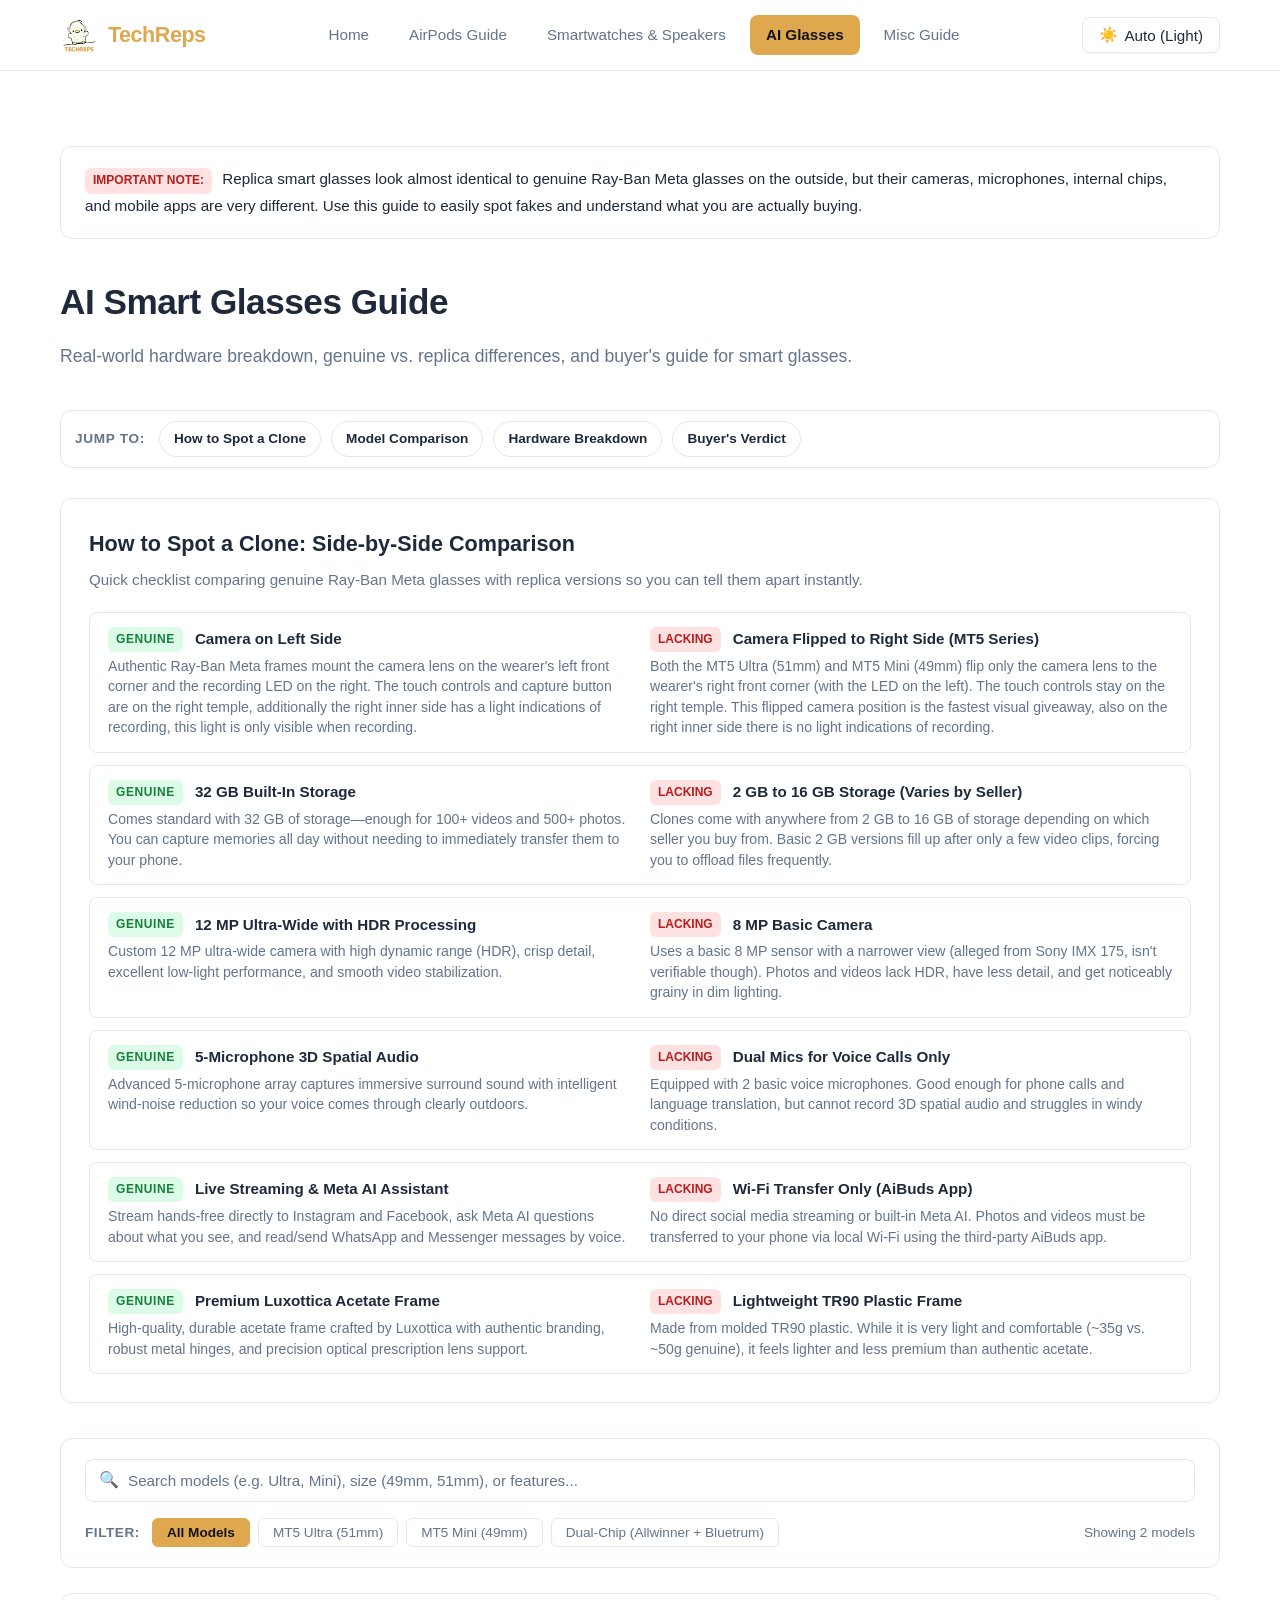
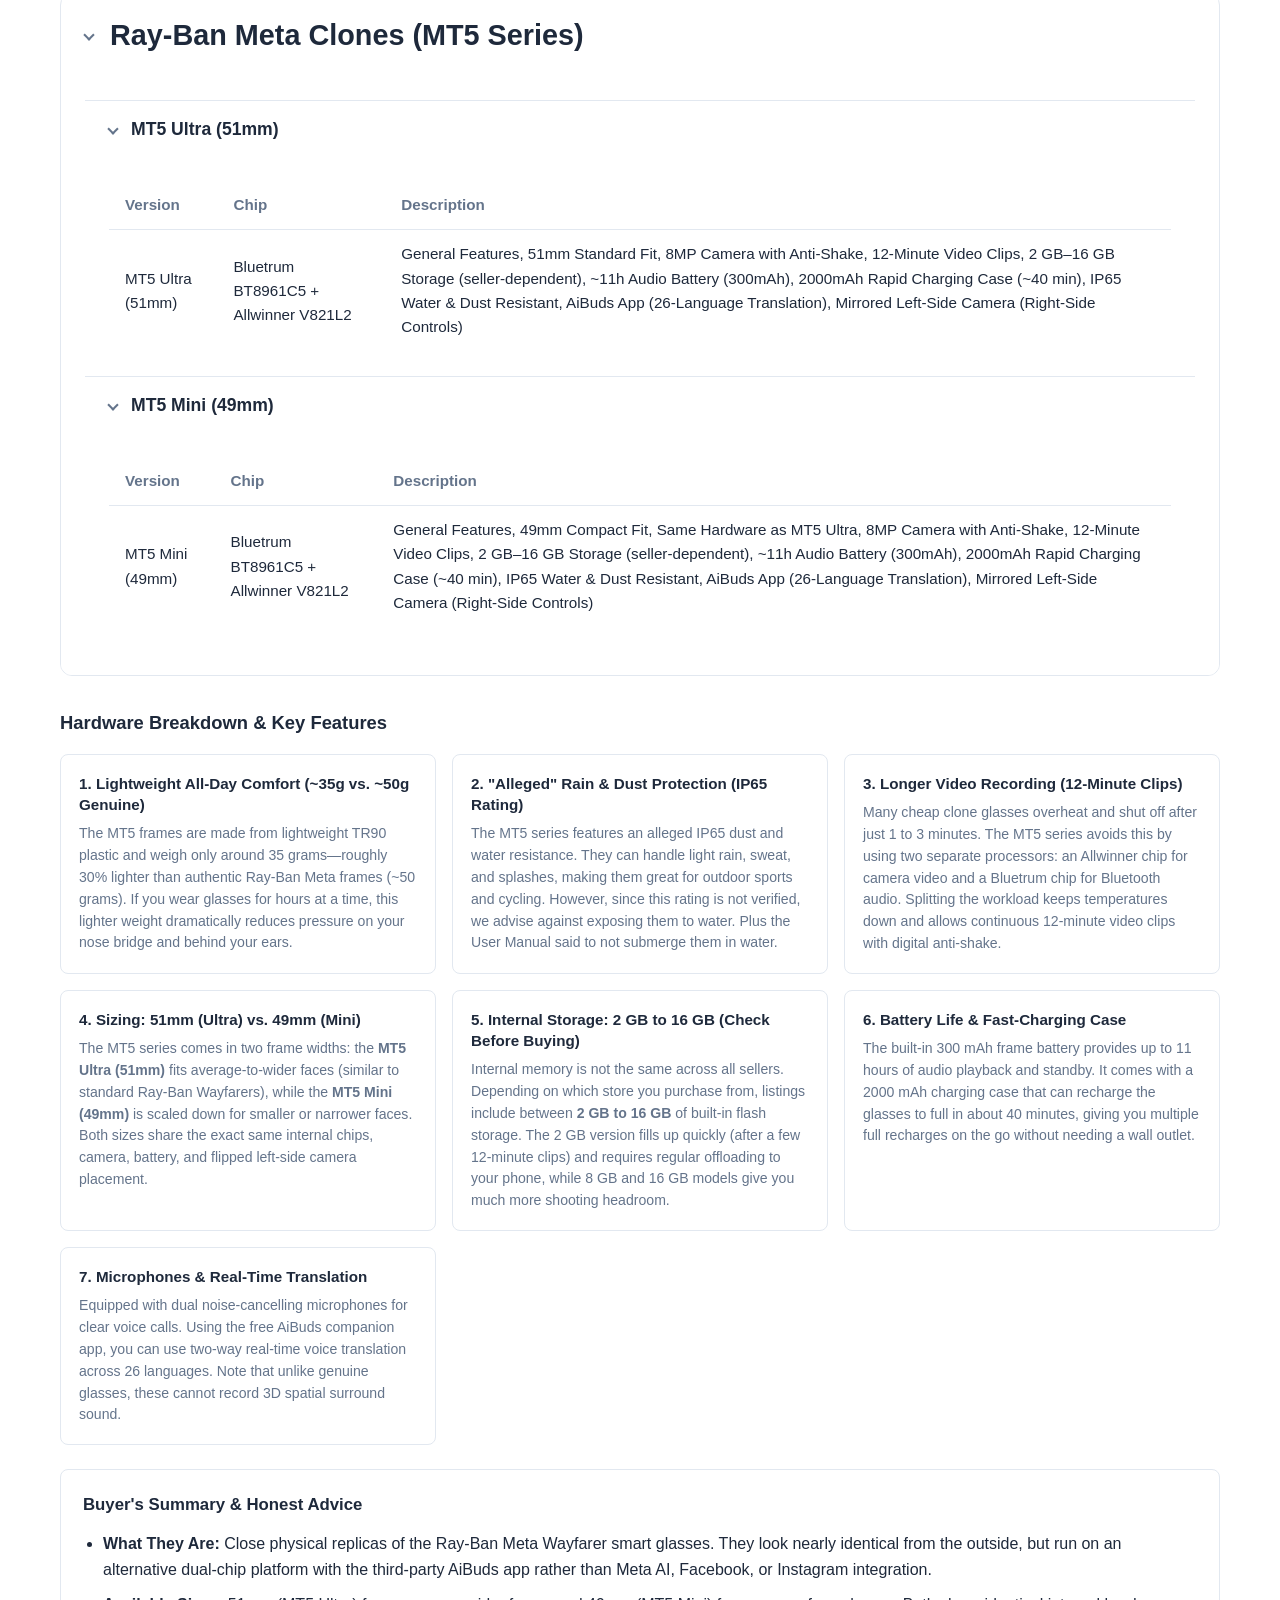
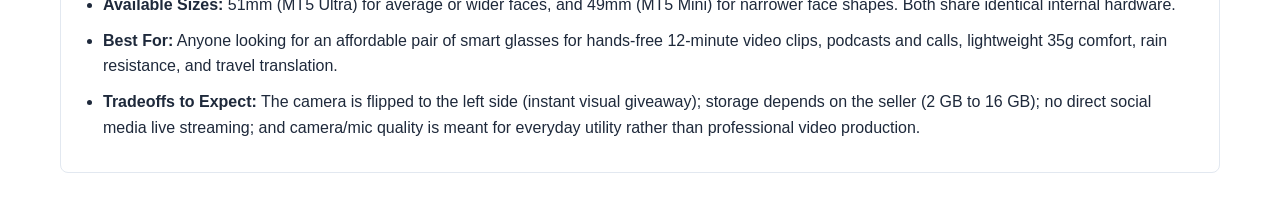
==== commit 1797d8ec: "feat: add logo to header and update guide specifications" ====
--- a/AI-glasses.html
+++ b/AI-glasses.html
@@ -5,6 +5,7 @@
   <meta name="viewport" content="width=device-width, initial-scale=1.0">
   <title>TechReps - AI Glasses Guide</title>
   <link rel="stylesheet" href="shared-styles.css">
+  <link rel="icon" type="image/png" href="logo.png">
   <script>
     (function() {
       try { localStorage.removeItem('techreps-theme'); } catch(e) {}
@@ -21,7 +22,10 @@
 
   <header>
     <div class="header-container">
-      <a href="index.html" class="logo">TechReps</a>
+      <a href="index.html" class="logo">
+        <img src="logo.png" alt="TechReps Logo" class="logo-img">
+        <span>TechReps</span>
+      </a>
       
       <nav id="nav-bar">
         <a href="index.html" class="nav-link">Home</a>
@@ -276,9 +280,9 @@
         </div>
 
         <div class="teardown-card">
-          <h4>2. Rain & Dust Protection (IP65 Rating)</h4>
-          <p>
-            The MT5 series features genuine IP65 dust and water resistance with rubberized sealing around the camera lens and buttons. This means they are completely dust-tight and can handle heavy rain, sweat, and splashes, making them great for outdoor sports and cycling where genuine IPX4 frames might struggle.
+          <h4>2. "Alleged" Rain & Dust Protection (IP65 Rating)</h4>
+          <p>
+            The MT5 series features an alleged IP65 dust and water resistance. They can handle light rain, sweat, and splashes, making them great for outdoor sports and cycling. However, since this rating is not verified, we advise against exposing them to water. Plus the User Manual said to not submerge them in water. 
           </p>
         </div>
 
--- a/shared-styles.css
+++ b/shared-styles.css
@@ -129,6 +129,17 @@
   letter-spacing: -0.5px;
   color: var(--accent-color);
   text-decoration: none;
+  display: flex;
+  align-items: center;
+  gap: 10px;
+}
+
+.logo-img {
+  height: 38px;
+  width: 38px;
+  object-fit: contain;
+  flex-shrink: 0;
+  display: block;
 }
 
 #nav-bar {
@@ -521,6 +532,16 @@
     pointer-events: auto;
   }
 
+  .logo {
+    font-size: 1.2rem;
+    gap: 8px;
+  }
+
+  .logo-img {
+    height: 32px;
+    width: 32px;
+  }
+
   .nav-link {
     display: block;
     padding: 12px 16px;
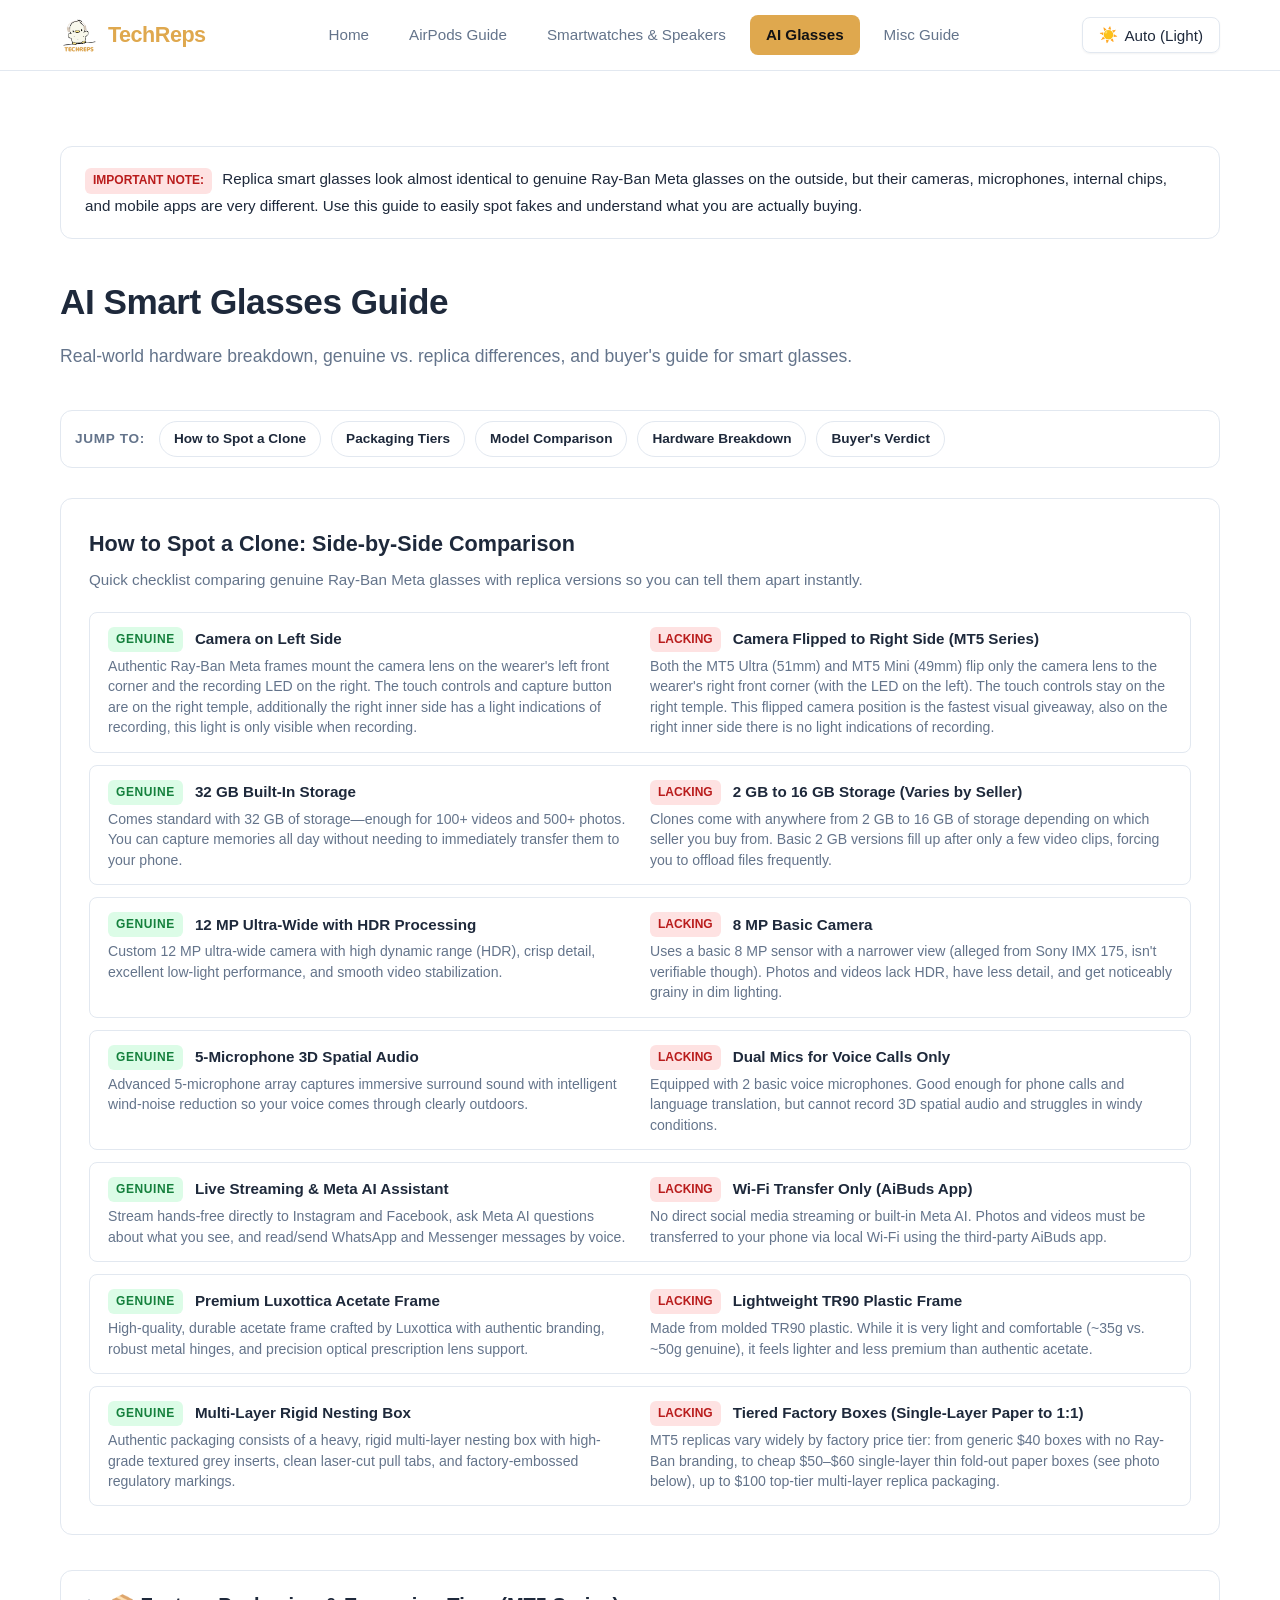
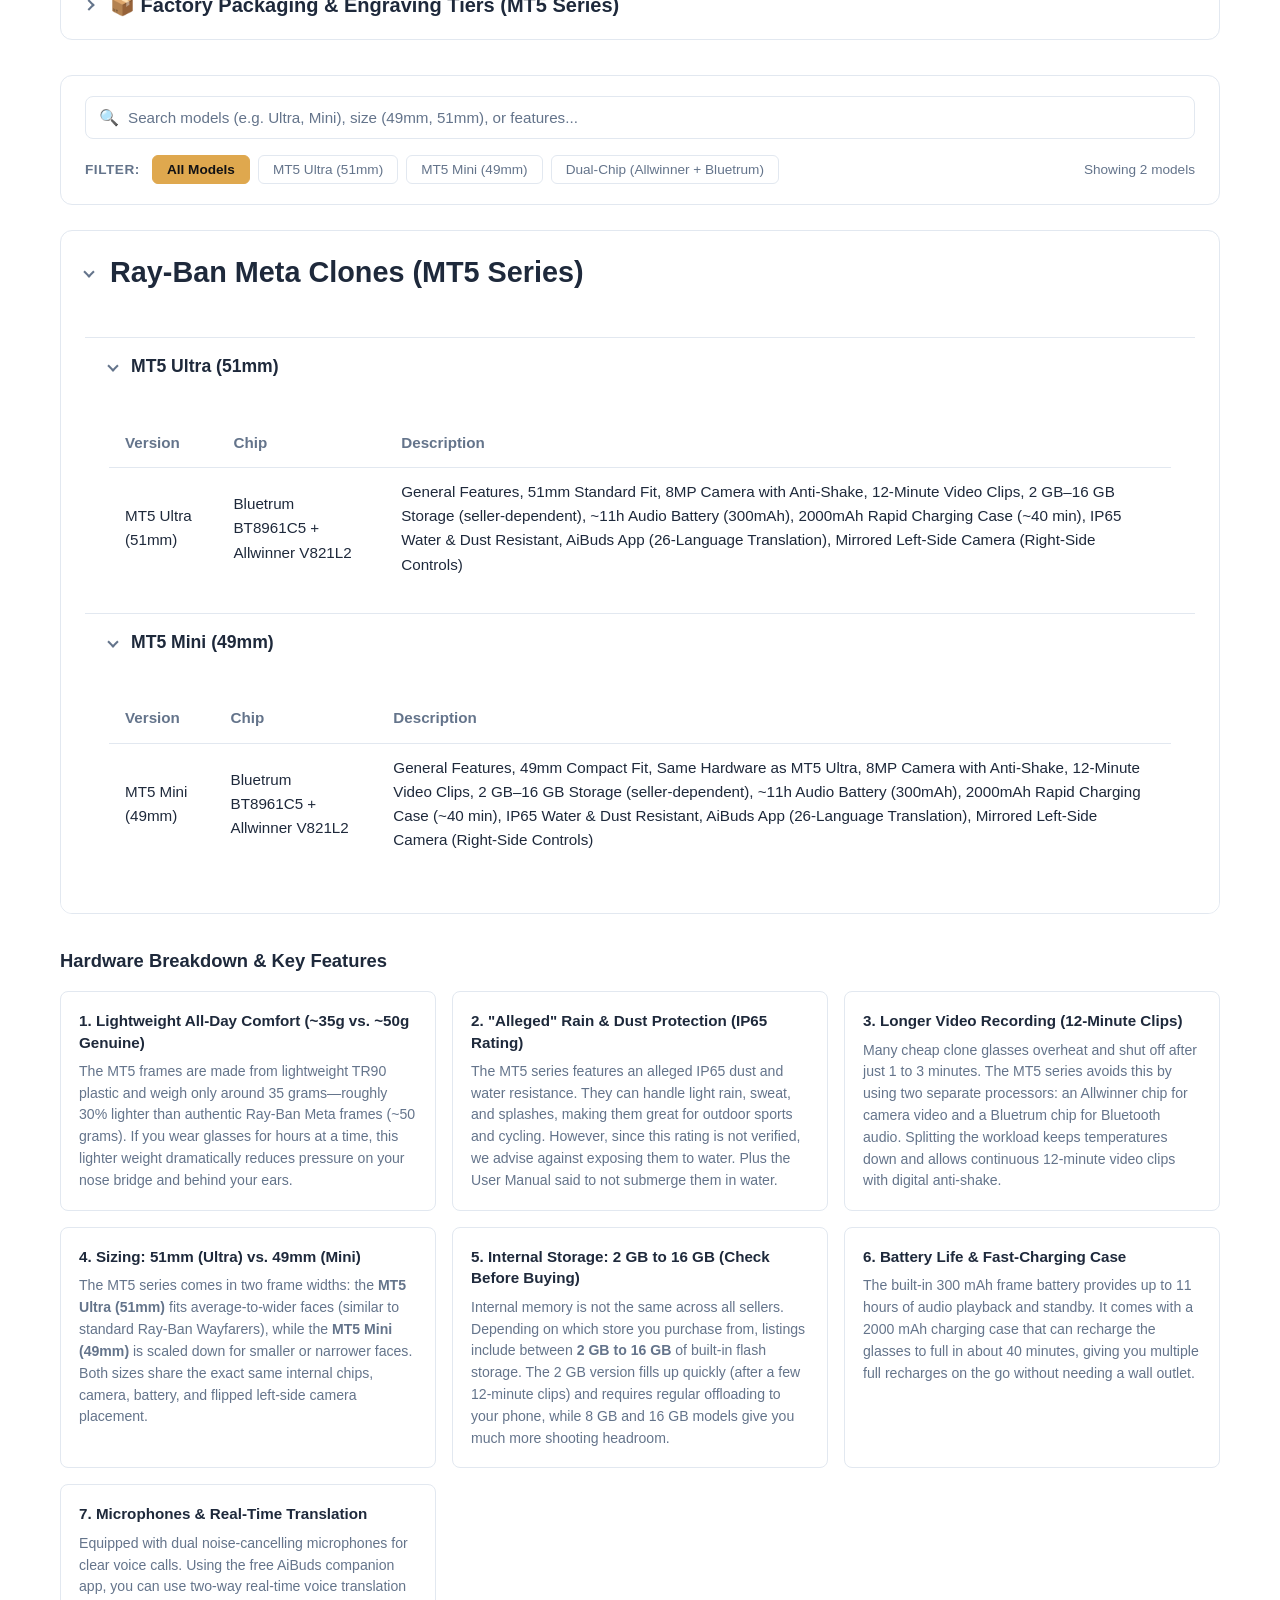
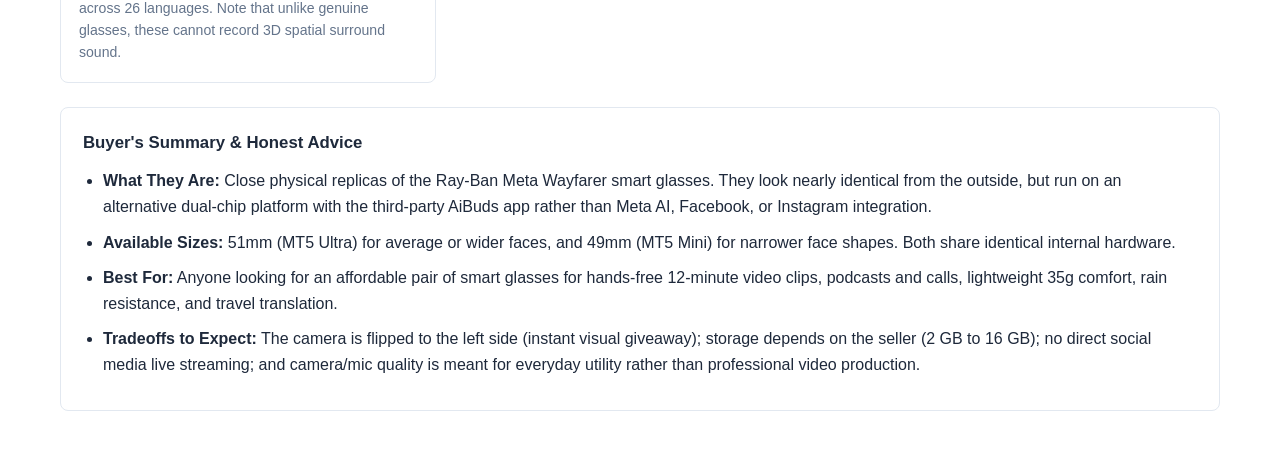
==== commit 34ea1da2: "feat: add HK12 series, MT5 packaging tiers section, and UI polish" ====
--- a/AI-glasses.html
+++ b/AI-glasses.html
@@ -67,6 +67,7 @@
     <nav class="jump-nav" aria-label="Quick Page Navigation">
       <span class="jump-label">Jump to:</span>
       <a href="#authenticity-checklist" class="jump-link">How to Spot a Clone</a>
+      <a href="#packaging-tiers" class="jump-link">Packaging Tiers</a>
       <a href="#specs-matrix" class="jump-link">Model Comparison</a>
       <a href="#deep-dive" class="jump-link">Hardware Breakdown</a>
       <a href="#buying-advice" class="jump-link">Buyer's Verdict</a>
@@ -169,8 +170,91 @@
             <div class="checklist-col-desc">Made from molded TR90 plastic. While it is very light and comfortable (~35g vs. ~50g genuine), it feels lighter and less premium than authentic acetate.</div>
           </div>
         </div>
+
+        <div class="checklist-row">
+          <div class="checklist-col">
+            <div class="checklist-col-title">
+              <span class="badge-genuine">GENUINE</span> Multi-Layer Rigid Nesting Box
+            </div>
+            <div class="checklist-col-desc">Authentic packaging consists of a heavy, rigid multi-layer nesting box with high-grade textured grey inserts, clean laser-cut pull tabs, and factory-embossed regulatory markings.</div>
+          </div>
+          <div class="checklist-col">
+            <div class="checklist-col-title">
+              <span class="badge-missing">LACKING</span> Tiered Factory Boxes (Single-Layer Paper to 1:1)
+            </div>
+            <div class="checklist-col-desc">MT5 replicas vary widely by factory price tier: from generic $40 boxes with no Ray-Ban branding, to cheap $50–$60 single-layer thin fold-out paper boxes (see photo below), up to $100 top-tier multi-layer replica packaging.</div>
+          </div>
+        </div>
       </div>
     </section>
+
+    <!-- Factory Packaging & Engraving Tiers (Collapsible Section) -->
+    <div class="section packaging-section" id="packaging-tiers">
+      <div class="heading" role="button" tabindex="0" aria-expanded="false">
+        <span class="arrow" aria-hidden="true"></span>
+        <h2>📦 Factory Packaging & Engraving Tiers (MT5 Series)</h2>
+      </div>
+      <div class="content" style="display: none;">
+        <p class="packaging-intro">
+          <strong>Important Buying Advisory:</strong> For replica smart glasses like the MT5 Ultra, factories produce multiple versions where frame engravings and retail boxes attempt to copy genuine Ray-Ban Meta packaging. These are strictly separated into three distinct factory price tiers:
+        </p>
+
+        <div class="tier-list">
+          <div class="tier-item">
+            <div class="tier-header">
+              <span class="tier-badge tier-badge-standard">Tier 1: Generic</span>
+              <span class="tier-price">~$40</span>
+            </div>
+            <h4 class="tier-title">Original Factory Packaging</h4>
+            <p class="tier-desc">
+              Shipped in the manufacturer's own original MT5 generic white box labeled "SMART GLASSES" with orange charging case <em>(see visual comparison below)</em>. Contains no counterfeit Ray-Ban logos or deceptive serial engravings. Ideal for honest buyers who want the hardware for utility without counterfeit branding.
+            </p>
+          </div>
+
+          <div class="tier-item">
+            <div class="tier-header">
+              <span class="tier-badge tier-badge-mid">Tier 2: Budget Clone</span>
+              <span class="tier-price">~$50 – $60</span>
+            </div>
+            <h4 class="tier-title">1-Layer Paper Box & Basic Engraving</h4>
+            <p class="tier-desc">
+              Uses a thin, simplified single-layer paper unfold box with printed "Ray-Ban | Meta" branding and cheaper temple engravings <em>(see visual comparison below)</em>. The flimsy paper construction, lack of inner textured nesting, and basic printing are immediate giveaways.
+            </p>
+          </div>
+
+          <div class="tier-item">
+            <div class="tier-header">
+              <span class="tier-badge tier-badge-top">Tier 3: 1:1 Clone</span>
+              <span class="tier-price">~$100</span>
+            </div>
+            <h4 class="tier-title">Top-Quality Multi-Layer Replica Box</h4>
+            <p class="tier-desc">
+              High-end replica packaging featuring rigid multi-layer nesting cardboard, textured grey inner inserts, pull tabs, and refined laser engravings that closely replicate authentic Ray-Ban Meta retail packaging <em>(reference verified by trusted community sellers on Discord)</em>.
+            </p>
+          </div>
+        </div>
+
+        <div class="comparison-grid">
+          <figure class="comparison-figure">
+            <div class="comparison-img-box">
+              <img src="images/mt5-generic-box.png" alt="MT5 Ultra original generic factory packaging with SMART GLASSES box and orange leather charging case" class="comparison-img" loading="lazy">
+            </div>
+            <figcaption class="comparison-caption">
+              <strong>Tier 1 (~$40):</strong> Original generic manufacturer packaging ("SMART GLASSES" box with orange charging case, no counterfeit branding).
+            </figcaption>
+          </figure>
+
+          <figure class="comparison-figure">
+            <div class="comparison-img-box">
+              <img src="images/mt5-box-tiers.jpg" alt="Real vs Fake Ray-Ban Meta Packaging Comparison: Authentic multi-layer textured packaging on the left versus budget single-layer paper box on the right" class="comparison-img" loading="lazy">
+            </div>
+            <figcaption class="comparison-caption">
+              <strong>Tier 2 (~$50–$60) vs. Real:</strong> Authentic Ray-Ban Meta multi-layer rigid nesting packaging (left) versus budget single-layer paper unfold clone box (right).
+            </figcaption>
+          </figure>
+        </div>
+      </div>
+    </div>
 
     <!-- Interactive Search & Chipset Filter Bar -->
     <div class="catalog-filter-panel" role="search" aria-label="Filter AI Glasses Catalog">
@@ -366,6 +450,20 @@
         if (e.key === 'Enter' || e.key === ' ') {
           e.preventDefault();
           toggleAccordion(e);
+        }
+      });
+    });
+
+    // Auto-expand accordion when jumping to it via quick-nav links
+    document.querySelectorAll('.jump-link').forEach(link => {
+      link.addEventListener('click', () => {
+        const targetId = link.getAttribute('href');
+        if (!targetId || !targetId.startsWith('#')) return;
+        const targetEl = document.querySelector(targetId);
+        if (!targetEl) return;
+        const heading = targetEl.querySelector('.heading') || (targetEl.classList.contains('heading') ? targetEl : null);
+        if (heading) {
+          setAccordionState(heading, true);
         }
       });
     });
--- a/shared-styles.css
+++ b/shared-styles.css
@@ -167,6 +167,11 @@
   background-color: var(--accent-color);
   color: #121214 !important;
   font-weight: 700;
+}
+
+.nav-link.active:hover {
+  background-color: var(--accent-hover);
+  color: #121214 !important;
 }
 
 .header-actions {
@@ -624,38 +629,43 @@
   flex-direction: column;
   align-items: center;
   margin-top: 60px;
+  padding: 0 20px 50px 20px;
 }
 
 .stats-cta-row {
   width: 100%;
-  padding: 40px 20px;
+  padding: 40px 20px 30px 20px;
   display: flex;
   justify-content: center;
   border-bottom: 1px solid rgba(255, 255, 255, 0.1);
+  margin-bottom: 35px;
 }
 
 .join-now-btn {
-  background-color: #dfa84e;
+  display: inline-block;
+  background-color: var(--accent-color);
   color: #121214;
   text-decoration: none;
   font-weight: 700;
-  padding: 10px 24px;
-  border-radius: 20px;
+  padding: 12px 28px;
+  border-radius: 8px;
   font-size: 0.95rem;
   transition: background-color 0.2s ease;
 }
 .join-now-btn:hover {
-  background-color: #c9933b;
+  background-color: var(--accent-hover);
 }
 
 .stats-grid-wrapper {
   width: 100%;
   max-width: 1200px;
-  background-color: #dfa84e;
-  padding: 60px 40px;
+  background-color: var(--accent-color);
+  padding: 50px 40px;
+  border-radius: 16px;
   display: grid;
   grid-template-columns: repeat(auto-fit, minmax(250px, 1fr));
   gap: 40px;
+  box-shadow: 0 10px 30px rgba(0, 0, 0, 0.15);
 }
 
 .stat-node {
@@ -1127,4 +1137,164 @@
   margin-bottom: 12px;
   font-weight: 700;
 }
+
+/* --- Packaging & Factory Tiers Section --- */
+.packaging-section {
+  margin-top: 25px;
+  margin-bottom: 35px;
+}
+
+.packaging-section .heading h2 {
+  font-size: 1.25rem;
+  font-weight: 700;
+  display: flex;
+  align-items: center;
+  gap: 10px;
+  margin: 0;
+}
+
+.packaging-section p.packaging-intro {
+  color: var(--text-muted);
+  font-size: 0.95rem;
+  line-height: 1.6;
+  margin-bottom: 20px;
+}
+
+.tier-list {
+  display: grid;
+  grid-template-columns: repeat(auto-fit, minmax(260px, 1fr));
+  gap: 16px;
+  margin-bottom: 24px;
+}
+
+.tier-item {
+  background-color: var(--bg-main);
+  border: 1px solid var(--border-color);
+  border-radius: var(--radius-md);
+  padding: 18px;
+  display: flex;
+  flex-direction: column;
+  gap: 8px;
+  transition: border-color 0.2s ease;
+}
+
+.tier-item:hover {
+  border-color: var(--accent-color);
+}
+
+.tier-header {
+  display: flex;
+  align-items: center;
+  justify-content: space-between;
+  gap: 8px;
+}
+
+.tier-badge {
+  display: inline-block;
+  font-size: 0.75rem;
+  font-weight: 800;
+  text-transform: uppercase;
+  letter-spacing: 0.05em;
+  padding: 3px 8px;
+  border-radius: 4px;
+}
+
+.tier-badge-standard {
+  background-color: var(--border-color);
+  color: var(--text-muted);
+}
+
+.tier-badge-mid {
+  background-color: var(--bg-badge);
+  color: var(--text-badge);
+}
+
+.tier-badge-top {
+  background-color: var(--bg-badge-genuine);
+  color: var(--text-badge-genuine);
+}
+
+.tier-price {
+  font-size: 1.15rem;
+  font-weight: 800;
+  color: var(--accent-color);
+}
+
+.tier-title {
+  font-size: 1rem;
+  font-weight: 700;
+  color: var(--text-main);
+  margin: 0;
+}
+
+.tier-desc {
+  font-size: 0.88rem;
+  color: var(--text-muted);
+  line-height: 1.55;
+  margin: 0;
+}
+
+.comparison-grid {
+  display: grid;
+  grid-template-columns: repeat(auto-fit, minmax(320px, 1fr));
+  gap: 20px;
+  margin-top: 16px;
+  align-items: stretch;
+}
+
+.comparison-figure {
+  margin: 0;
+  display: flex;
+  flex-direction: column;
+  background-color: var(--bg-main);
+  border: 1px solid var(--border-color);
+  border-radius: var(--radius-md);
+  padding: 16px;
+  height: 100%;
+  box-sizing: border-box;
+  transition: border-color 0.2s ease, box-shadow 0.2s ease;
+}
+
+.comparison-figure:hover {
+  border-color: var(--accent-color);
+}
+
+.comparison-img-box {
+  flex: 1 1 auto;
+  display: flex;
+  align-items: center;
+  justify-content: center;
+  width: 100%;
+  min-height: 320px;
+  box-sizing: border-box;
+}
+
+.comparison-img {
+  max-width: 100%;
+  max-height: 360px;
+  width: auto;
+  height: auto;
+  object-fit: contain;
+  border-radius: var(--radius-sm);
+  border: 1px solid var(--border-color);
+  box-shadow: 0 4px 14px rgba(0, 0, 0, 0.06);
+  display: block;
+}
+
+.comparison-caption {
+  margin-top: auto;
+  padding-top: 16px;
+  font-size: 0.88rem;
+  color: var(--text-muted);
+  text-align: center;
+  line-height: 1.55;
+  width: 100%;
+}
+
+@media (max-width: 640px) {
+  .comparison-img-box {
+    min-height: 240px;
+  }
+}
+
 
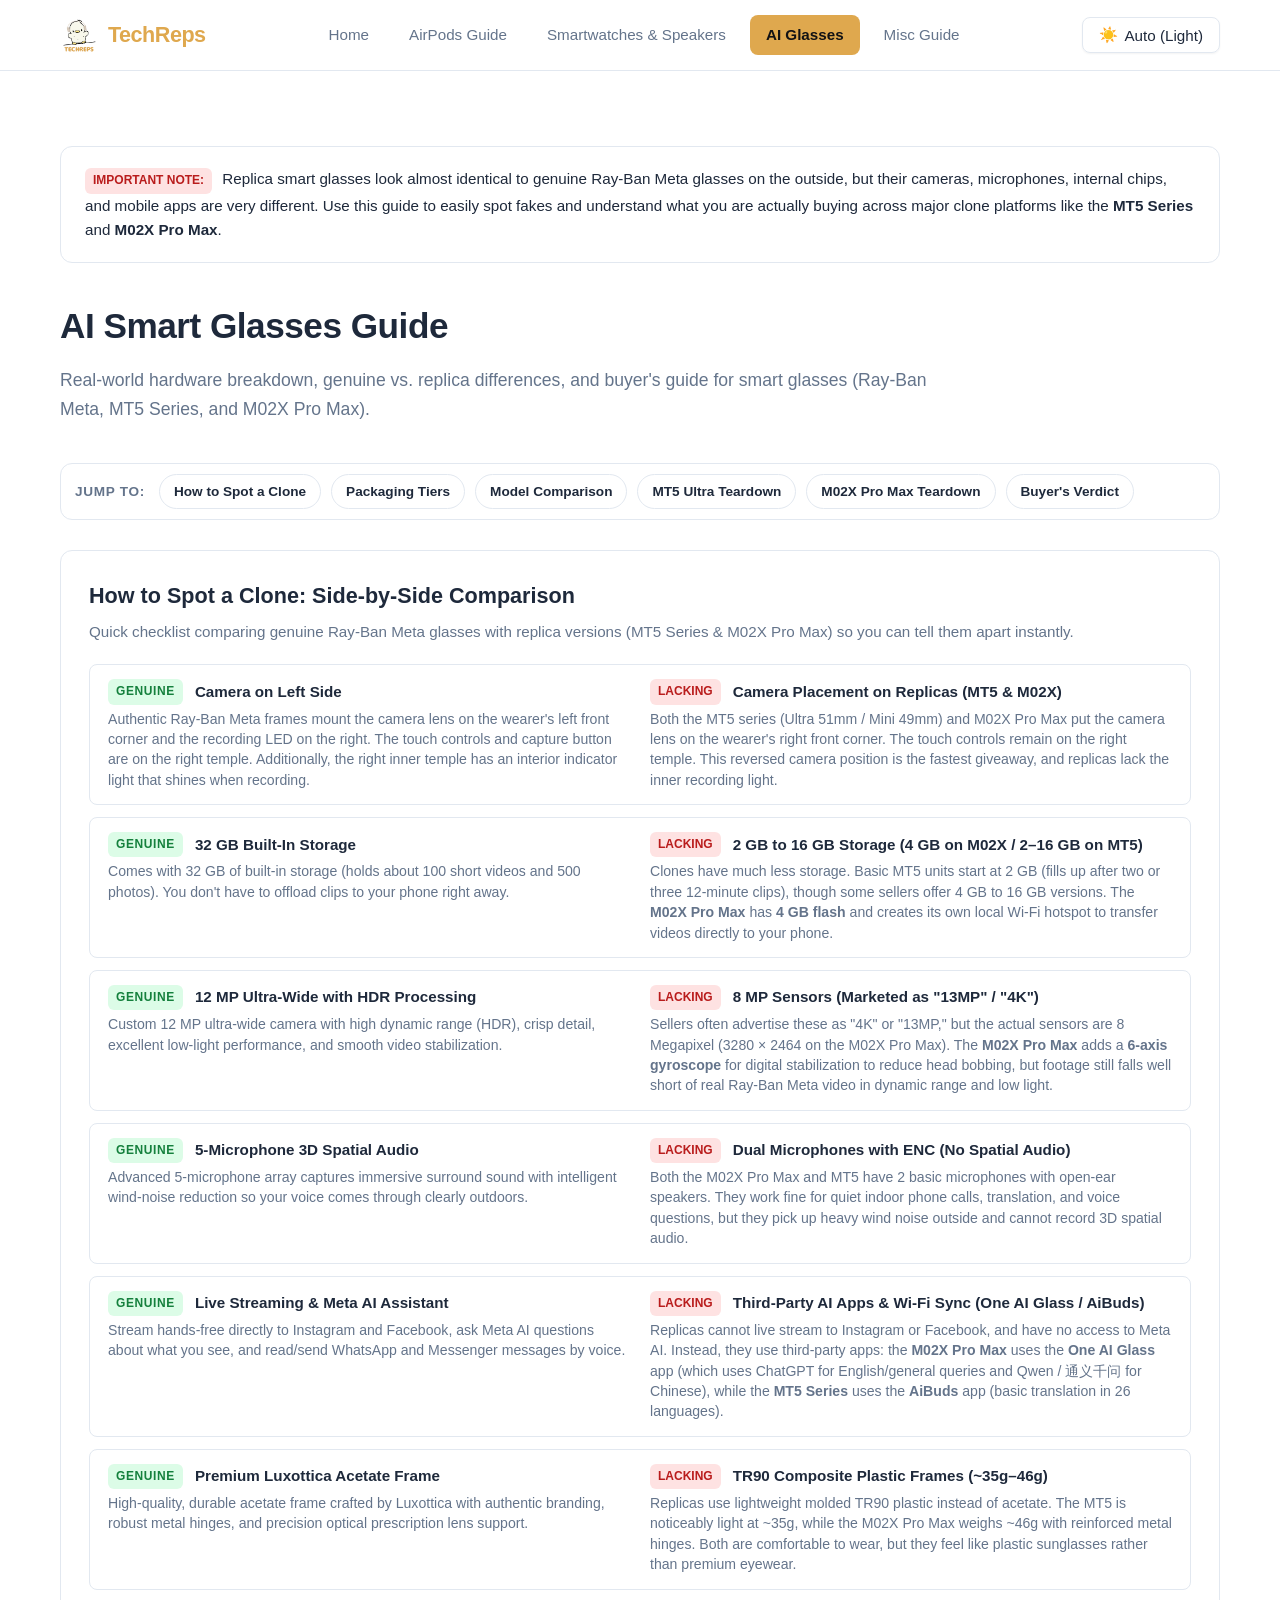
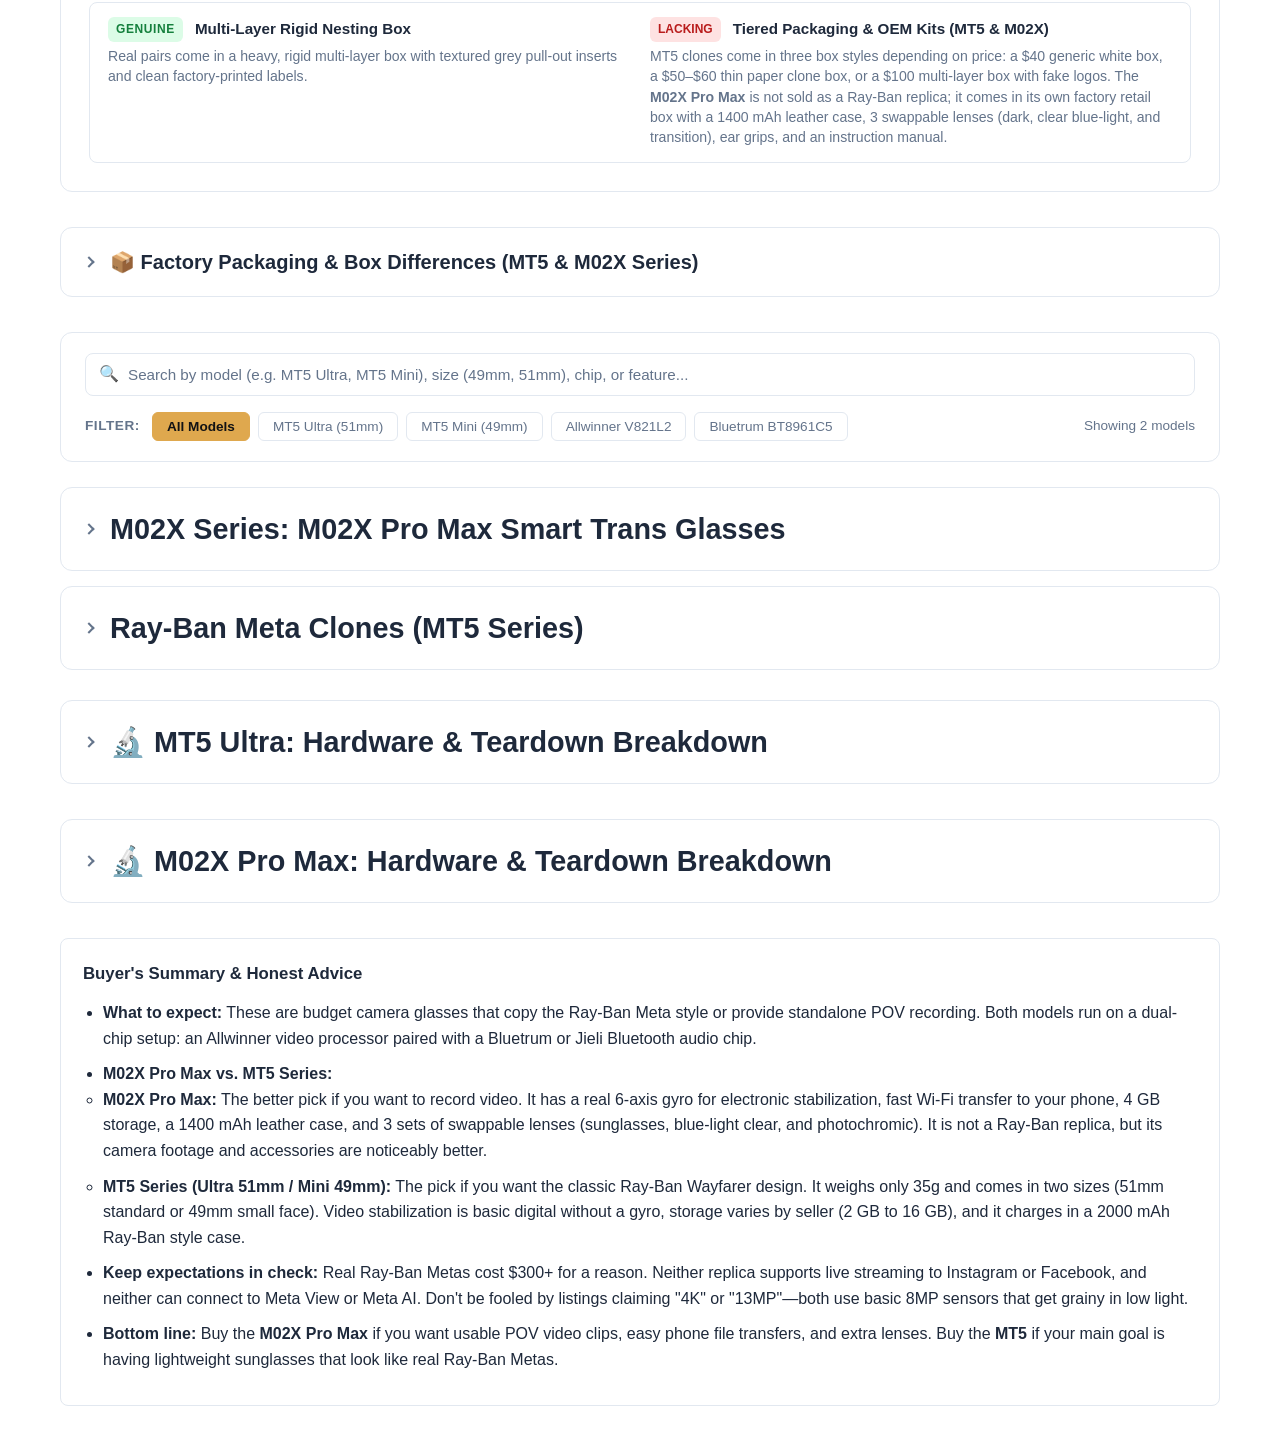
==== commit b721668d: "feat: add M02X Pro Max and MT5 Ultra teardown sections and hardware specs" ====
--- a/AI-glasses.html
+++ b/AI-glasses.html
@@ -51,16 +51,15 @@
 
   <main>
     <!-- Top Verification Advisory Notice -->
-    <!-- Top Verification Advisory Notice -->
     <aside class="notice-box" aria-label="Authenticity Advisory">
       <div class="notice-content">
-        <span class="badge-missing">IMPORTANT NOTE:</span> Replica smart glasses look almost identical to genuine Ray-Ban Meta glasses on the outside, but their cameras, microphones, internal chips, and mobile apps are very different. Use this guide to easily spot fakes and understand what you are actually buying.
+        <span class="badge-missing">IMPORTANT NOTE:</span> Replica smart glasses look almost identical to genuine Ray-Ban Meta glasses on the outside, but their cameras, microphones, internal chips, and mobile apps are very different. Use this guide to easily spot fakes and understand what you are actually buying across major clone platforms like the <strong>MT5 Series</strong> and <strong>M02X Pro Max</strong>.
       </div>
     </aside>
 
     <div class="guide-intro">
       <h1>AI Smart Glasses Guide</h1>
-      <p>Real-world hardware breakdown, genuine vs. replica differences, and buyer's guide for smart glasses.</p>
+      <p>Real-world hardware breakdown, genuine vs. replica differences, and buyer's guide for smart glasses (Ray-Ban Meta, MT5 Series, and M02X Pro Max).</p>
     </div>
 
     <!-- Quick-Jump In-Page Navigation Bar -->
@@ -69,7 +68,8 @@
       <a href="#authenticity-checklist" class="jump-link">How to Spot a Clone</a>
       <a href="#packaging-tiers" class="jump-link">Packaging Tiers</a>
       <a href="#specs-matrix" class="jump-link">Model Comparison</a>
-      <a href="#deep-dive" class="jump-link">Hardware Breakdown</a>
+      <a href="#mt5-teardown" class="jump-link">MT5 Ultra Teardown</a>
+      <a href="#m02x-teardown" class="jump-link">M02X Pro Max Teardown</a>
       <a href="#buying-advice" class="jump-link">Buyer's Verdict</a>
     </nav>
 
@@ -77,7 +77,7 @@
     <section class="checklist-card" id="authenticity-checklist" aria-labelledby="verification-checklist-title">
       <div class="checklist-card-header">
         <h2 id="verification-checklist-title">How to Spot a Clone: Side-by-Side Comparison</h2>
-        <p>Quick checklist comparing genuine Ray-Ban Meta glasses with replica versions so you can tell them apart instantly.</p>
+        <p>Quick checklist comparing genuine Ray-Ban Meta glasses with replica versions (MT5 Series & M02X Pro Max) so you can tell them apart instantly.</p>
       </div>
 
       <div class="checklist-table">
@@ -86,13 +86,13 @@
             <div class="checklist-col-title">
               <span class="badge-genuine">GENUINE</span> Camera on Left Side
             </div>
-            <div class="checklist-col-desc">Authentic Ray-Ban Meta frames mount the camera lens on the wearer's left front corner and the recording LED on the right. The touch controls and capture button are on the right temple, additionally the right inner side has a light indications of recording, this light is only visible when recording.</div>
-          </div>
-          <div class="checklist-col">
-            <div class="checklist-col-title">
-              <span class="badge-missing">LACKING</span> Camera Flipped to Right Side (MT5 Series)
-            </div>
-            <div class="checklist-col-desc">Both the MT5 Ultra (51mm) and MT5 Mini (49mm) flip only the camera lens to the wearer's right front corner (with the LED on the left). The touch controls stay on the right temple. This flipped camera position is the fastest visual giveaway, also on the right inner side there is no light indications of recording.</div>
+            <div class="checklist-col-desc">Authentic Ray-Ban Meta frames mount the camera lens on the wearer's left front corner and the recording LED on the right. The touch controls and capture button are on the right temple. Additionally, the right inner temple has an interior indicator light that shines when recording.</div>
+          </div>
+          <div class="checklist-col">
+            <div class="checklist-col-title">
+              <span class="badge-missing">LACKING</span> Camera Placement on Replicas (MT5 & M02X)
+            </div>
+            <div class="checklist-col-desc">Both the MT5 series (Ultra 51mm / Mini 49mm) and M02X Pro Max put the camera lens on the wearer's right front corner. The touch controls remain on the right temple. This reversed camera position is the fastest giveaway, and replicas lack the inner recording light.</div>
           </div>
         </div>
 
@@ -101,13 +101,13 @@
             <div class="checklist-col-title">
               <span class="badge-genuine">GENUINE</span> 32 GB Built-In Storage
             </div>
-            <div class="checklist-col-desc">Comes standard with 32 GB of storage—enough for 100+ videos and 500+ photos. You can capture memories all day without needing to immediately transfer them to your phone.</div>
-          </div>
-          <div class="checklist-col">
-            <div class="checklist-col-title">
-              <span class="badge-missing">LACKING</span> 2 GB to 16 GB Storage (Varies by Seller)
-            </div>
-            <div class="checklist-col-desc">Clones come with anywhere from 2 GB to 16 GB of storage depending on which seller you buy from. Basic 2 GB versions fill up after only a few video clips, forcing you to offload files frequently.</div>
+            <div class="checklist-col-desc">Comes with 32 GB of built-in storage (holds about 100 short videos and 500 photos). You don't have to offload clips to your phone right away.</div>
+          </div>
+          <div class="checklist-col">
+            <div class="checklist-col-title">
+              <span class="badge-missing">LACKING</span> 2 GB to 16 GB Storage (4 GB on M02X / 2–16 GB on MT5)
+            </div>
+            <div class="checklist-col-desc">Clones have much less storage. Basic MT5 units start at 2 GB (fills up after two or three 12-minute clips), though some sellers offer 4 GB to 16 GB versions. The <strong>M02X Pro Max</strong> has <strong>4 GB flash</strong> and creates its own local Wi-Fi hotspot to transfer videos directly to your phone.</div>
           </div>
         </div>
 
@@ -120,9 +120,9 @@
           </div>
           <div class="checklist-col">
             <div class="checklist-col-title">
-              <span class="badge-missing">LACKING</span> 8 MP Basic Camera
-            </div>
-            <div class="checklist-col-desc">Uses a basic 8 MP sensor with a narrower view (alleged from Sony IMX 175, isn't verifiable though). Photos and videos lack HDR, have less detail, and get noticeably grainy in dim lighting.</div>
+              <span class="badge-missing">LACKING</span> 8 MP Sensors (Marketed as "13MP" / "4K")
+            </div>
+            <div class="checklist-col-desc">Sellers often advertise these as "4K" or "13MP," but the actual sensors are 8 Megapixel (3280 × 2464 on the M02X Pro Max). The <strong>M02X Pro Max</strong> adds a <strong>6-axis gyroscope</strong> for digital stabilization to reduce head bobbing, but footage still falls well short of real Ray-Ban Meta video in dynamic range and low light.</div>
           </div>
         </div>
 
@@ -135,9 +135,9 @@
           </div>
           <div class="checklist-col">
             <div class="checklist-col-title">
-              <span class="badge-missing">LACKING</span> Dual Mics for Voice Calls Only
-            </div>
-            <div class="checklist-col-desc">Equipped with 2 basic voice microphones. Good enough for phone calls and language translation, but cannot record 3D spatial audio and struggles in windy conditions.</div>
+              <span class="badge-missing">LACKING</span> Dual Microphones with ENC (No Spatial Audio)
+            </div>
+            <div class="checklist-col-desc">Both the M02X Pro Max and MT5 have 2 basic microphones with open-ear speakers. They work fine for quiet indoor phone calls, translation, and voice questions, but they pick up heavy wind noise outside and cannot record 3D spatial audio.</div>
           </div>
         </div>
 
@@ -150,9 +150,9 @@
           </div>
           <div class="checklist-col">
             <div class="checklist-col-title">
-              <span class="badge-missing">LACKING</span> Wi-Fi Transfer Only (AiBuds App)
-            </div>
-            <div class="checklist-col-desc">No direct social media streaming or built-in Meta AI. Photos and videos must be transferred to your phone via local Wi-Fi using the third-party AiBuds app.</div>
+              <span class="badge-missing">LACKING</span> Third-Party AI Apps & Wi-Fi Sync (One AI Glass / AiBuds)
+            </div>
+            <div class="checklist-col-desc">Replicas cannot live stream to Instagram or Facebook, and have no access to Meta AI. Instead, they use third-party apps: the <strong>M02X Pro Max</strong> uses the <strong>One AI Glass</strong> app (which uses ChatGPT for English/general queries and Qwen / 通义千问 for Chinese), while the <strong>MT5 Series</strong> uses the <strong>AiBuds</strong> app (basic translation in 26 languages).</div>
           </div>
         </div>
 
@@ -165,9 +165,9 @@
           </div>
           <div class="checklist-col">
             <div class="checklist-col-title">
-              <span class="badge-missing">LACKING</span> Lightweight TR90 Plastic Frame
-            </div>
-            <div class="checklist-col-desc">Made from molded TR90 plastic. While it is very light and comfortable (~35g vs. ~50g genuine), it feels lighter and less premium than authentic acetate.</div>
+              <span class="badge-missing">LACKING</span> TR90 Composite Plastic Frames (~35g–46g)
+            </div>
+            <div class="checklist-col-desc">Replicas use lightweight molded TR90 plastic instead of acetate. The MT5 is noticeably light at ~35g, while the M02X Pro Max weighs ~46g with reinforced metal hinges. Both are comfortable to wear, but they feel like plastic sunglasses rather than premium eyewear.</div>
           </div>
         </div>
 
@@ -176,13 +176,13 @@
             <div class="checklist-col-title">
               <span class="badge-genuine">GENUINE</span> Multi-Layer Rigid Nesting Box
             </div>
-            <div class="checklist-col-desc">Authentic packaging consists of a heavy, rigid multi-layer nesting box with high-grade textured grey inserts, clean laser-cut pull tabs, and factory-embossed regulatory markings.</div>
-          </div>
-          <div class="checklist-col">
-            <div class="checklist-col-title">
-              <span class="badge-missing">LACKING</span> Tiered Factory Boxes (Single-Layer Paper to 1:1)
-            </div>
-            <div class="checklist-col-desc">MT5 replicas vary widely by factory price tier: from generic $40 boxes with no Ray-Ban branding, to cheap $50–$60 single-layer thin fold-out paper boxes (see photo below), up to $100 top-tier multi-layer replica packaging.</div>
+            <div class="checklist-col-desc">Real pairs come in a heavy, rigid multi-layer box with textured grey pull-out inserts and clean factory-printed labels.</div>
+          </div>
+          <div class="checklist-col">
+            <div class="checklist-col-title">
+              <span class="badge-missing">LACKING</span> Tiered Packaging & OEM Kits (MT5 & M02X)
+            </div>
+            <div class="checklist-col-desc">MT5 clones come in three box styles depending on price: a $40 generic white box, a $50–$60 thin paper clone box, or a $100 multi-layer box with fake logos. The <strong>M02X Pro Max</strong> is not sold as a Ray-Ban replica; it comes in its own factory retail box with a 1400 mAh leather case, 3 swappable lenses (dark, clear blue-light, and transition), ear grips, and an instruction manual.</div>
           </div>
         </div>
       </div>
@@ -192,11 +192,11 @@
     <div class="section packaging-section" id="packaging-tiers">
       <div class="heading" role="button" tabindex="0" aria-expanded="false">
         <span class="arrow" aria-hidden="true"></span>
-        <h2>📦 Factory Packaging & Engraving Tiers (MT5 Series)</h2>
+        <h2>📦 Factory Packaging & Box Differences (MT5 & M02X Series)</h2>
       </div>
       <div class="content" style="display: none;">
         <p class="packaging-intro">
-          <strong>Important Buying Advisory:</strong> For replica smart glasses like the MT5 Ultra, factories produce multiple versions where frame engravings and retail boxes attempt to copy genuine Ray-Ban Meta packaging. These are strictly separated into three distinct factory price tiers:
+          <strong>Packaging & Box Differences:</strong> What box you get depends on the model and how much you pay. Ray-Ban clones like the <strong>MT5 Ultra</strong> come in three different boxes, while the <strong>M02X Pro Max</strong> ships in its own original factory packaging without fake Ray-Ban logos:
         </p>
 
         <div class="tier-list">
@@ -207,7 +207,7 @@
             </div>
             <h4 class="tier-title">Original Factory Packaging</h4>
             <p class="tier-desc">
-              Shipped in the manufacturer's own original MT5 generic white box labeled "SMART GLASSES" with orange charging case <em>(see visual comparison below)</em>. Contains no counterfeit Ray-Ban logos or deceptive serial engravings. Ideal for honest buyers who want the hardware for utility without counterfeit branding.
+              Comes in a plain white box marked "SMART GLASSES" with an orange charging case <em>(see photo below)</em>. No fake Ray-Ban logos or fake serial numbers. Good if you just want the hardware without pretending it's authentic.
             </p>
           </div>
 
@@ -218,7 +218,7 @@
             </div>
             <h4 class="tier-title">1-Layer Paper Box & Basic Engraving</h4>
             <p class="tier-desc">
-              Uses a thin, simplified single-layer paper unfold box with printed "Ray-Ban | Meta" branding and cheaper temple engravings <em>(see visual comparison below)</em>. The flimsy paper construction, lack of inner textured nesting, and basic printing are immediate giveaways.
+              Uses a thin single-layer paper fold-out box with "Ray-Ban | Meta" printed on it and cheap temple prints <em>(see photo below)</em>. The flimsy cardboard, lack of an inner slide-out tray, and rough printing make it obvious right away.
             </p>
           </div>
 
@@ -229,7 +229,7 @@
             </div>
             <h4 class="tier-title">Top-Quality Multi-Layer Replica Box</h4>
             <p class="tier-desc">
-              High-end replica packaging featuring rigid multi-layer nesting cardboard, textured grey inner inserts, pull tabs, and refined laser engravings that closely replicate authentic Ray-Ban Meta retail packaging <em>(reference verified by trusted community sellers on Discord)</em>.
+              Heavy two-piece rigid box with textured grey inner trays, pull tabs, and clean laser-etched temple markings that closely copy the retail box <em>(confirmed by community sellers on Discord)</em>.
             </p>
           </div>
         </div>
@@ -264,7 +264,7 @@
           type="text" 
           id="catalog-search" 
           class="search-input" 
-          placeholder="Search models (e.g. Ultra, Mini), size (49mm, 51mm), or features..."
+          placeholder="Search by model (e.g. MT5 Ultra, MT5 Mini), size (49mm, 51mm), chip, or feature..."
           aria-label="Search replica AI glasses catalog"
           autocomplete="off"
         >
@@ -272,12 +272,13 @@
       </div>
 
       <div class="filter-controls-row">
-        <div class="filter-chips-group" role="group" aria-label="Filter by Model & Size">
+        <div class="filter-chips-group" role="group" aria-label="Filter by Model & Silicon">
           <span class="filter-group-label">Filter:</span>
           <button type="button" class="filter-chip active" data-chip="all">All Models</button>
           <button type="button" class="filter-chip" data-chip="ultra">MT5 Ultra (51mm)</button>
           <button type="button" class="filter-chip" data-chip="mini">MT5 Mini (49mm)</button>
-          <button type="button" class="filter-chip" data-chip="dual-chip">Dual-Chip (Allwinner + Bluetrum)</button>
+          <button type="button" class="filter-chip" data-chip="allwinner">Allwinner V821L2</button>
+          <button type="button" class="filter-chip" data-chip="bluetrum">Bluetrum BT8961C5</button>
         </div>
         <div class="filter-stats-text" id="filter-stats" aria-live="polite">
           Showing <span id="visible-count">2</span> models
@@ -288,27 +289,61 @@
     <!-- Empty State for Filter / Search -->
     <div id="no-results-card" class="no-results-card" role="status" style="display: none;">
       <h3>No matching glasses found</h3>
-      <p>Try adjusting your search keywords or clearing your filter.</p>
+      <p>Try different keywords or clear your filter.</p>
       <button type="button" id="reset-filter-btn" class="reset-filter-btn">Reset all filters</button>
     </div>
 
     <!-- Accordion Catalog Container (AirPods-Style Structure) -->
     <div class="catalog-container" id="specs-matrix">
 
+      <!-- M02X Series Section -->
       <div class="section" data-ecosystem="glasses">
-        <div class="heading" role="button" tabindex="0" aria-expanded="true">
-          <span class="arrow expanded" aria-hidden="true"></span>
+        <div class="heading" role="button" tabindex="0" aria-expanded="false">
+          <span class="arrow" aria-hidden="true"></span>
+          <h2>M02X Series: M02X Pro Max Smart Trans Glasses</h2>
+        </div>
+        <div class="content" style="display: none;">
+
+          <!-- M02X Pro Max Subsection -->
+          <div class="subsection">
+            <div class="subheading" role="button" tabindex="0" aria-expanded="false">
+              <span class="arrow" aria-hidden="true"></span>
+              <h3>M02X Pro Max (M02X Promax / M02 Series)</h3>
+            </div>
+            <div class="subcontent" style="display: none;">
+              <div class="table-responsive">
+                <table>
+                  <thead><tr><th>Version</th><th>Chip</th><th>Description</th></tr></thead>
+                  <tbody>
+                    <tr>
+                      <td>M02X Pro Max</td>
+                      <td>Jieli JL7018F6 + Allwinner V821L2 (Dual-Core)</td>
+                      <td>Original Model (not a Ray-Ban clone; glossy black square TR90 frame, 46g, reinforced metal hinges). Native 8 MP sensor (3280 × 2464) with 6-axis gyro EIS stabilization, 4 GB flash storage with local Wi-Fi transfer directly to phone, ~10–11h audio battery (290mAh) + 1400mAh leather case (brown/black), 3 interchangeable lenses (sunglasses, clear blue-light, photochromic), IP65 water resistance, One AI Glass app (ChatGPT for English + Qwen / 通义千问 for Chinese), and voice wake-up.</td>
+                    </tr>
+                  </tbody>
+                </table>
+              </div>
+            </div>
+          </div>
+
+        </div>
+      </div>
+
+      <!-- MT5 Series Section -->
+      <div class="section" data-ecosystem="glasses">
+        <div class="heading" role="button" tabindex="0" aria-expanded="false">
+          <span class="arrow" aria-hidden="true"></span>
           <h2>Ray-Ban Meta Clones (MT5 Series)</h2>
         </div>
-        <div class="content" style="display: block;">
+        <div class="content" style="display: none;">
 
           <!-- MT5 Ultra (51mm) Subsection -->
           <div class="subsection">
-            <div class="subheading" role="button" tabindex="0" aria-expanded="true">
-              <span class="arrow expanded" aria-hidden="true"></span>
+            <div class="subheading" role="button" tabindex="0" aria-expanded="false">
+              <span class="arrow" aria-hidden="true"></span>
               <h3>MT5 Ultra (51mm)</h3>
             </div>
-            <div class="subcontent" style="display: block;">
+            <div class="subcontent" style="display: none;">
               <div class="table-responsive">
                 <table>
                   <thead><tr><th>Version</th><th>Chip</th><th>Description</th></tr></thead>
@@ -316,7 +351,7 @@
                     <tr>
                       <td>MT5 Ultra (51mm)</td>
                       <td>Bluetrum BT8961C5 + Allwinner V821L2</td>
-                      <td>General Features, 51mm Standard Fit, 8MP Camera with Anti-Shake, 12-Minute Video Clips, 2 GB–16 GB Storage (seller-dependent), ~11h Audio Battery (300mAh), 2000mAh Rapid Charging Case (~40 min), IP65 Water & Dust Resistant, AiBuds App (26-Language Translation), Mirrored Left-Side Camera (Right-Side Controls)</td>
+                      <td>Ray-Ban Wayfarer clone (51mm standard size, 35g lightweight TR90 frame). Sold in 3 packaging tiers ($40 generic box to $100 replica box with temple engravings). Mirrored right-temple camera (8MP sensor with basic digital anti-shake, 12-minute clip limit), Bluetrum BT8961C5 + Allwinner V821L2 dual chips, 2 GB to 16 GB storage (check with seller), ~11h audio battery (300mAh), 2000mAh magnetic charging case (~40 min charge), and AiBuds app with 26-language translation.</td>
                     </tr>
                   </tbody>
                 </table>
@@ -326,11 +361,11 @@
 
           <!-- MT5 Mini (49mm) Subsection -->
           <div class="subsection">
-            <div class="subheading" role="button" tabindex="0" aria-expanded="true">
-              <span class="arrow expanded" aria-hidden="true"></span>
+            <div class="subheading" role="button" tabindex="0" aria-expanded="false">
+              <span class="arrow" aria-hidden="true"></span>
               <h3>MT5 Mini (49mm)</h3>
             </div>
-            <div class="subcontent" style="display: block;">
+            <div class="subcontent" style="display: none;">
               <div class="table-responsive">
                 <table>
                   <thead><tr><th>Version</th><th>Chip</th><th>Description</th></tr></thead>
@@ -338,7 +373,7 @@
                     <tr>
                       <td>MT5 Mini (49mm)</td>
                       <td>Bluetrum BT8961C5 + Allwinner V821L2</td>
-                      <td>General Features, 49mm Compact Fit, Same Hardware as MT5 Ultra, 8MP Camera with Anti-Shake, 12-Minute Video Clips, 2 GB–16 GB Storage (seller-dependent), ~11h Audio Battery (300mAh), 2000mAh Rapid Charging Case (~40 min), IP65 Water & Dust Resistant, AiBuds App (26-Language Translation), Mirrored Left-Side Camera (Right-Side Controls)</td>
+                      <td>Compact Wayfarer clone (49mm smaller frame for narrower faces, 35g TR90). Identical internal hardware to the 51mm MT5 Ultra: right-temple 8MP camera (12-minute video limit), 2 GB to 16 GB storage, Bluetrum BT8961C5 + Allwinner V821L2 chips, ~11h audio battery, 2000mAh magnetic charging case, and AiBuds app.</td>
                     </tr>
                   </tbody>
                 </table>
@@ -351,73 +386,323 @@
 
     </div>
 
-    <!-- Deep-Dive Hardware Analysis Cards -->
-    <div class="teardown-container" id="deep-dive">
-      <h3 class="teardown-header-title">Hardware Breakdown & Key Features</h3>
-      
-      <div class="teardown-grid">
-        <div class="teardown-card">
-          <h4>1. Lightweight All-Day Comfort (~35g vs. ~50g Genuine)</h4>
-          <p>
-            The MT5 frames are made from lightweight TR90 plastic and weigh only around 35 grams—roughly 30% lighter than authentic Ray-Ban Meta frames (~50 grams). If you wear glasses for hours at a time, this lighter weight dramatically reduces pressure on your nose bridge and behind your ears.
-          </p>
-        </div>
-
-        <div class="teardown-card">
-          <h4>2. "Alleged" Rain & Dust Protection (IP65 Rating)</h4>
-          <p>
-            The MT5 series features an alleged IP65 dust and water resistance. They can handle light rain, sweat, and splashes, making them great for outdoor sports and cycling. However, since this rating is not verified, we advise against exposing them to water. Plus the User Manual said to not submerge them in water. 
-          </p>
-        </div>
-
-        <div class="teardown-card">
-          <h4>3. Longer Video Recording (12-Minute Clips)</h4>
-          <p>
-            Many cheap clone glasses overheat and shut off after just 1 to 3 minutes. The MT5 series avoids this by using two separate processors: an Allwinner chip for camera video and a Bluetrum chip for Bluetooth audio. Splitting the workload keeps temperatures down and allows continuous 12-minute video clips with digital anti-shake.
-          </p>
-        </div>
-
-        <div class="teardown-card">
-          <h4>4. Sizing: 51mm (Ultra) vs. 49mm (Mini)</h4>
-          <p>
-            The MT5 series comes in two frame widths: the <strong>MT5 Ultra (51mm)</strong> fits average-to-wider faces (similar to standard Ray-Ban Wayfarers), while the <strong>MT5 Mini (49mm)</strong> is scaled down for smaller or narrower faces. Both sizes share the exact same internal chips, camera, battery, and flipped left-side camera placement.
-          </p>
-        </div>
-
-        <div class="teardown-card">
-          <h4>5. Internal Storage: 2 GB to 16 GB (Check Before Buying)</h4>
-          <p>
-            Internal memory is not the same across all sellers. Depending on which store you purchase from, listings include between <strong>2 GB to 16 GB</strong> of built-in flash storage. The 2 GB version fills up quickly (after a few 12-minute clips) and requires regular offloading to your phone, while 8 GB and 16 GB models give you much more shooting headroom.
-          </p>
-        </div>
-
-        <div class="teardown-card">
-          <h4>6. Battery Life & Fast-Charging Case</h4>
-          <p>
-            The built-in 300 mAh frame battery provides up to 11 hours of audio playback and standby. It comes with a 2000 mAh charging case that can recharge the glasses to full in about 40 minutes, giving you multiple full recharges on the go without needing a wall outlet.
-          </p>
-        </div>
-
-        <div class="teardown-card">
-          <h4>7. Microphones & Real-Time Translation</h4>
-          <p>
-            Equipped with dual noise-cancelling microphones for clear voice calls. Using the free AiBuds companion app, you can use two-way real-time voice translation across 26 languages. Note that unlike genuine glasses, these cannot record 3D spatial surround sound.
-          </p>
-        </div>
-      </div>
-
-      <!-- Strategic Purchasing Recommendation -->
-      <div class="strategic-card" id="buying-advice">
+    <!-- MT5 Ultra Technical Specification & Teardown Analysis Section -->
+    <div class="section mt5-section" id="mt5-teardown">
+      <div class="heading" role="button" tabindex="0" aria-expanded="false">
+        <span class="arrow" aria-hidden="true"></span>
+        <h2>🔬 MT5 Ultra: Hardware & Teardown Breakdown</h2>
+      </div>
+      <div class="content" style="display: none;">
+        <p class="teardown-intro-desc">
+          Chipset breakdown, board architecture, camera sensor details, and real battery limits of the <strong>MT5 Ultra</strong> (AiBuds platform).
+        </p>
+
+        <!-- Chipset & AI Engine Badges Bar -->
+        <div class="spec-highlights-bar">
+          <div class="spec-highlight-item">
+            <span class="spec-highlight-label">PRIMARY CHIPSET</span>
+            <span class="spec-highlight-value">Bluetrum BT8961C5</span>
+          </div>
+          <div class="spec-highlight-item">
+            <span class="spec-highlight-label">CO-PROCESSOR</span>
+            <span class="spec-highlight-value">Allwinner V821L2 Video ISP</span>
+          </div>
+          <div class="spec-highlight-item">
+            <span class="spec-highlight-label">COMPANION SOFTWARE</span>
+            <span class="spec-highlight-value">AiBuds App</span>
+          </div>
+          <div class="spec-highlight-item">
+            <span class="spec-highlight-label">AI TRANSLATION</span>
+            <span class="spec-highlight-value">26-Language Real-Time Engine</span>
+          </div>
+        </div>
+
+        <!-- 4 Architecture & Technical Analysis Pillars -->
+        <h3 class="teardown-subhead">Internal Architecture & Hardware Details</h3>
+        <div class="teardown-grid">
+          <div class="teardown-card">
+            <div class="card-tag-row">
+              <h4>1. Dual-Silicon Split</h4>
+              <span class="tier-badge tier-badge-mid">ARCHITECTURE</span>
+            </div>
+            <p>
+              The MT5 Ultra uses two separate chips to save power. The <strong>Bluetrum BT8961C5</strong> handles Bluetooth audio, phone calls, and temple touch controls. The <strong>Allwinner V821L2</strong> video chip stays asleep until you take a photo or record a video clip.
+            </p>
+          </div>
+
+          <div class="teardown-card">
+            <div class="card-tag-row">
+              <h4>2. Flipped Right-Temple Camera</h4>
+              <span class="tier-badge tier-badge-top">CAMERA & SENSOR</span>
+            </div>
+            <p>
+              Real Ray-Ban Meta frames have the camera on the left and the LED on the right. The MT5 flips this around and places the <strong>8MP camera on the right front corner</strong>. It records up to 12 minutes per video file before saving.
+            </p>
+          </div>
+
+          <div class="teardown-card">
+            <div class="card-tag-row">
+              <h4>3. Flash Storage & File Transfer</h4>
+              <span class="tier-badge tier-badge-standard">STORAGE & COMMS</span>
+            </div>
+            <p>
+              Built-in storage ranges from <strong>2 GB to 16 GB</strong> depending on what the seller orders from the factory. You can transfer clips through the <strong>AiBuds app</strong> or plug the glasses into a computer with USB-C to copy files directly.
+            </p>
+          </div>
+
+          <div class="teardown-card">
+            <div class="card-tag-row">
+              <h4>4. Battery Life & Charging Case</h4>
+              <span class="tier-badge tier-badge-top">POWER & BATTERY</span>
+            </div>
+            <p>
+              Small batteries in each temple total <strong>300 mAh</strong> for roughly 11 hours of audio playback or standby. The glasses charge through magnetic pins in the <strong>2000 mAh faux-leather case</strong> and take about 40 minutes to recharge.
+            </p>
+          </div>
+        </div>
+
+        <!-- Core Hardware & Engineering Specifications Table -->
+        <h3 class="teardown-subhead">Core Hardware & Engineering Specifications</h3>
+        <div class="table-responsive" style="margin-bottom: 20px;">
+          <table class="specs-detail-table">
+            <thead>
+              <tr>
+                <th style="width: 28%;">Parameter</th>
+                <th>Technical Specification Details</th>
+              </tr>
+            </thead>
+            <tbody>
+              <tr>
+                <td><strong>Processor Architecture</strong></td>
+                <td>Bluetrum BT8961C5 (Audio/BT 5.2/5.3) + Allwinner V821L2 (Multimedia ISP & Video Co-Processor)</td>
+              </tr>
+              <tr>
+                <td><strong>Optics & Camera Sensor</strong></td>
+                <td>8 MP Sensor (Captures up to 12-minute continuous video clips, digital anti-shake stabilization)</td>
+              </tr>
+              <tr>
+                <td><strong>Camera Position / Tell</strong></td>
+                <td>Mirrored placement on right temple (Authentic Ray-Ban Meta mounts camera on left; lacks internal recording LED)</td>
+              </tr>
+              <tr>
+                <td><strong>Internal Flash Storage</strong></td>
+                <td>2 GB to 16 GB Flash Storage (Depends on seller batch — confirm with seller before buying)</td>
+              </tr>
+              <tr>
+                <td><strong>Battery (Glasses)</strong></td>
+                <td>300 mAh Lithium Polymer (~11 hrs audio playback / standby, ~30–40 min continuous video recording)</td>
+              </tr>
+              <tr>
+                <td><strong>Charging Case</strong></td>
+                <td>2000 mAh Wayfarer-style faux leather magnetic case (~40 min rapid recharge, ~5 full charges)</td>
+              </tr>
+              <tr>
+                <td><strong>Frame & Weight</strong></td>
+                <td>35 g Ultra-Light TR90 Polymer (~30% lighter than authentic 50g Ray-Ban Meta optical acetate)</td>
+              </tr>
+              <tr>
+                <td><strong>Sizing Options</strong></td>
+                <td>51mm (MT5 Ultra / Standard Wayfarer fit) & 49mm (MT5 Mini / Compact narrower face fit)</td>
+              </tr>
+              <tr>
+                <td><strong>Ingress Protection</strong></td>
+                <td>IP65 rating claimed by factory (Resists splashes and sweat, but keep away from heavy rain or submersion)</td>
+              </tr>
+              <tr>
+                <td><strong>Acoustic Setup</strong></td>
+                <td>Dual-Mic ENC Noise Reduction + Open-Ear Stereo Chambers (Good voice clarity, no 3D spatial recording)</td>
+              </tr>
+              <tr>
+                <td><strong>Companion App & AI</strong></td>
+                <td>AiBuds mobile app (Real-time 26-language face-to-face voice translation & AI voice assistant)</td>
+              </tr>
+            </tbody>
+          </table>
+        </div>
+
+        <!-- Packaging Tiers & Retail Configurations Card -->
+        <div class="package-contents-card" style="margin-top: 14px;">
+          <h4 class="package-contents-title">📦 MT5 Lineup Sizing & Factory Packaging Configurations</h4>
+          <ul class="package-contents-list">
+            <li><strong>MT5 Ultra (51mm):</strong> Standard Wayfarer clone fit matching 50-22 Ray-Ban geometry, suited for average to wider face shapes.</li>
+            <li><strong>MT5 Mini (49mm):</strong> Smaller Wayfarer frame for narrower faces, with the exact same internal chips and camera as the 51mm model.</li>
+            <li><strong>Tier 1 Packaging (~$40):</strong> Generic OEM packaging labeled "SMART GLASSES" with orange or black leather case and no counterfeit markings.</li>
+            <li><strong>Tier 2 Packaging (~$50–$60):</strong> Budget single-layer paper fold-out box with cheap Ray-Ban printing and basic temple engraving.</li>
+            <li><strong>Tier 3 Packaging (~$100):</strong> High-end multi-layer nesting replica box with textured grey inserts, pull tabs, and laser-engraved temple markings closely matching genuine Ray-Ban retail boxes.</li>
+          </ul>
+        </div>
+
+      </div>
+    </div>
+
+    <!-- M02X Pro Max Technical Specification & Teardown Analysis Section -->
+    <div class="section m02x-section" id="m02x-teardown">
+      <div class="heading" role="button" tabindex="0" aria-expanded="false">
+        <span class="arrow" aria-hidden="true"></span>
+        <h2>🔬 M02X Pro Max: Hardware & Teardown Breakdown</h2>
+      </div>
+      <div class="content" style="display: none;">
+        <p class="teardown-intro-desc">
+          Hardware layout, sensor specs, internal board chips, and AI companion app details for the <strong>M02X Pro Max</strong>.
+        </p>
+
+        <!-- Chipset & AI Engine Badges Bar -->
+        <div class="spec-highlights-bar">
+          <div class="spec-highlight-item">
+            <span class="spec-highlight-label">PRIMARY CHIPSET</span>
+            <span class="spec-highlight-value">Jieli JL7018F6</span>
+          </div>
+          <div class="spec-highlight-item">
+            <span class="spec-highlight-label">CO-PROCESSOR</span>
+            <span class="spec-highlight-value">Allwinner V821L2 Dual-Core</span>
+          </div>
+          <div class="spec-highlight-item">
+            <span class="spec-highlight-label">COMPANION SOFTWARE</span>
+            <span class="spec-highlight-value">One AI Glass App</span>
+          </div>
+          <div class="spec-highlight-item">
+            <span class="spec-highlight-label">AI ENGINES</span>
+            <span class="spec-highlight-value">ChatGPT + Qwen (通义千问)</span>
+          </div>
+        </div>
+
+        <!-- 4 Architecture & Technical Analysis Pillars -->
+        <h3 class="teardown-subhead">Internal Architecture & Hardware Details</h3>
+        <div class="teardown-grid">
+          <div class="teardown-card">
+            <div class="card-tag-row">
+              <h4>1. Dual-Core Processing Split</h4>
+              <span class="tier-badge tier-badge-mid">ARCHITECTURE</span>
+            </div>
+            <p>
+              The Jieli JL7018F6 handles everyday Bluetooth 5.3 audio, voice commands, and touch controls while sipping power. The dual-core Allwinner V821L2 video chip powers up only when you take pictures, shoot video, or transfer files over Wi-Fi.
+            </p>
+          </div>
+
+          <div class="teardown-card">
+            <div class="card-tag-row">
+              <h4>2. Native 8MP & 6-Axis Gyro EIS</h4>
+              <span class="tier-badge tier-badge-top">CAMERA & IMU</span>
+            </div>
+            <p>
+              Uses an 8 Megapixel sensor (3280 × 2464) paired with a real 6-axis gyro. Gyro data helps the software smooth out normal head movements when recording first-person POV clips.
+            </p>
+          </div>
+
+          <div class="teardown-card">
+            <div class="card-tag-row">
+              <h4>3. 4GB Storage & Wi-Fi Direct Transfer</h4>
+              <span class="tier-badge tier-badge-standard">STORAGE & COMMS</span>
+            </div>
+            <p>
+              Comes with 4 GB of built-in flash memory to store video clips. To export files quickly, the glasses spin up a local Wi-Fi access point so you can download clips directly into the phone app without using phone data.
+            </p>
+          </div>
+
+          <div class="teardown-card">
+            <div class="card-tag-row">
+              <h4>4. Dual AI Backend</h4>
+              <span class="tier-badge tier-badge-top">AI BACKEND</span>
+            </div>
+            <p>
+              The One AI Glass phone app connects to two different AI models: Qwen (通义千问) handles Chinese speech and quick responses, while ChatGPT handles English questions and photo recognition.
+            </p>
+          </div>
+        </div>
+
+        <!-- Core Hardware & Engineering Specifications Table -->
+        <h3 class="teardown-subhead">Core Hardware & Engineering Specifications</h3>
+        <div class="table-responsive" style="margin-bottom: 20px;">
+          <table class="specs-detail-table">
+            <thead>
+              <tr>
+                <th style="width: 28%;">Parameter</th>
+                <th>Technical Specification Details</th>
+              </tr>
+            </thead>
+            <tbody>
+              <tr>
+                <td><strong>Processor Architecture</strong></td>
+                <td>Jieli JL7018F6 (Audio & BT 5.3) + Allwinner V821L2 Dual-Core (Video Encoding & ISP)</td>
+              </tr>
+              <tr>
+                <td><strong>Optics & Resolution</strong></td>
+                <td>8 MP Native Optical Sensor (3280 × 2464, 8.08 MP) <em>[Trade titles interpolate up to "13MP/4K"]</em></td>
+              </tr>
+              <tr>
+                <td><strong>Image Stabilization</strong></td>
+                <td>3D 6-Axis Hardware Gyroscope IMU + Electronic Image Stabilization (EIS)</td>
+              </tr>
+              <tr>
+                <td><strong>Internal Storage & LAN</strong></td>
+                <td>4 GB SDNAND Flash + Direct Local Wi-Fi LAN Hotspot Offload to Phone</td>
+              </tr>
+              <tr>
+                <td><strong>Battery & Case</strong></td>
+                <td>290 mAh Polymer Battery (~10–11h audio, ~100–120m video) | 1400 mAh Genuine Leather Case</td>
+              </tr>
+              <tr>
+                <td><strong>Frame & Ingress</strong></td>
+                <td>46 g Glossy Black TR90, Reinforced Metal Hinges, IP65 Certified Waterproof/Sweatproof</td>
+              </tr>
+              <tr>
+                <td><strong>Acoustic Setup</strong></td>
+                <td>Dual-Mic ENC Noise Reduction + Open-Ear Stereo Chambers (3D Surround Sound)</td>
+              </tr>
+              <tr>
+                <td><strong>Supported Lenses</strong></td>
+                <td>Interchangeable Detachable System: UV Sunglasses, Blue-Light Blocking Clear, Photochromic</td>
+              </tr>
+              <tr>
+                <td><strong>App & AI Platform</strong></td>
+                <td>One AI Glass App (Dual LLM: ChatGPT + Qwen / 通义千问) + Voice Wake-Up ("Xiao Xin Tongxue")</td>
+              </tr>
+            </tbody>
+          </table>
+        </div>
+
+        <!-- Standard Package Contents & Unboxing Visual -->
+        <div class="m02x-package-wrapper">
+          <div class="package-contents-card">
+            <h4 class="package-contents-title">📦 Standard Package Contents & In-The-Box Hardware</h4>
+            <ul class="package-contents-list">
+              <li><strong>M02X Pro Max Smart Glasses:</strong> Glossy black TR90 composite chassis (46g) with reinforced metal hinges and capacitive touch temple.</li>
+              <li><strong>Genuine Leather Charging Case:</strong> 1400 mAh internal power bank with magnetic fast charging (Brown / Black).</li>
+              <li><strong>Interchangeable Lens Set:</strong> UV sunglasses, blue-light blocking clear lenses, and photochromic transition lenses.</li>
+              <li><strong>Comfort Accessories:</strong> Anti-slip silicone ear grips/hooks and ergonomic replacement nose pads.</li>
+              <li><strong>Cables & Manual:</strong> USB Type-C charging cable, microfiber cleaning cloth, and M02 user manual.</li>
+            </ul>
+          </div>
+
+          <figure class="m02x-unboxing-figure">
+            <div class="comparison-img-box">
+              <img src="images/m02x-package-contents.png" alt="M02X Pro Max Smart AI Glasses complete retail package contents including glasses, brown leather charging case, interchangeable lenses, ear grips, nose pads, USB-C cable, and M02 user manual" class="comparison-img" loading="lazy">
+            </div>
+            <figcaption class="comparison-caption">
+              <strong>M02X Pro Max Unboxing:</strong> Standard retail kit with 1400 mAh leather case, 3-lens set, accessories, and M02 manual.
+            </figcaption>
+          </figure>
+        </div>
+
+      </div>
+    </div>
+
+    <!-- Strategic Purchasing Recommendation -->
+    <div class="strategic-card" id="buying-advice">
         <h3>Buyer's Summary & Honest Advice</h3>
         <ul class="edu-list" style="margin-bottom: 0;">
-          <li><strong>What They Are:</strong> Close physical replicas of the Ray-Ban Meta Wayfarer smart glasses. They look nearly identical from the outside, but run on an alternative dual-chip platform with the third-party AiBuds app rather than Meta AI, Facebook, or Instagram integration.</li>
-          <li><strong>Available Sizes:</strong> 51mm (MT5 Ultra) for average or wider faces, and 49mm (MT5 Mini) for narrower face shapes. Both share identical internal hardware.</li>
-          <li><strong>Best For:</strong> Anyone looking for an affordable pair of smart glasses for hands-free 12-minute video clips, podcasts and calls, lightweight 35g comfort, rain resistance, and travel translation.</li>
-          <li><strong>Tradeoffs to Expect:</strong> The camera is flipped to the left side (instant visual giveaway); storage depends on the seller (2 GB to 16 GB); no direct social media live streaming; and camera/mic quality is meant for everyday utility rather than professional video production.</li>
+          <li><strong>What to expect:</strong> These are budget camera glasses that copy the Ray-Ban Meta style or provide standalone POV recording. Both models run on a dual-chip setup: an Allwinner video processor paired with a Bluetrum or Jieli Bluetooth audio chip.</li>
+          <li><strong>M02X Pro Max vs. MT5 Series:</strong>
+            <ul>
+              <li><strong>M02X Pro Max:</strong> The better pick if you want to record video. It has a real 6-axis gyro for electronic stabilization, fast Wi-Fi transfer to your phone, 4 GB storage, a 1400 mAh leather case, and 3 sets of swappable lenses (sunglasses, blue-light clear, and photochromic). It is not a Ray-Ban replica, but its camera footage and accessories are noticeably better.</li>
+              <li><strong>MT5 Series (Ultra 51mm / Mini 49mm):</strong> The pick if you want the classic Ray-Ban Wayfarer design. It weighs only 35g and comes in two sizes (51mm standard or 49mm small face). Video stabilization is basic digital without a gyro, storage varies by seller (2 GB to 16 GB), and it charges in a 2000 mAh Ray-Ban style case.</li>
+            </ul>
+          </li>
+          <li><strong>Keep expectations in check:</strong> Real Ray-Ban Metas cost $300+ for a reason. Neither replica supports live streaming to Instagram or Facebook, and neither can connect to Meta View or Meta AI. Don't be fooled by listings claiming "4K" or "13MP"—both use basic 8MP sensors that get grainy in low light.</li>
+          <li><strong>Bottom line:</strong> Buy the <strong>M02X Pro Max</strong> if you want usable POV video clips, easy phone file transfers, and extra lenses. Buy the <strong>MT5</strong> if your main goal is having lightweight sunglasses that look like real Ray-Ban Metas.</li>
         </ul>
       </div>
 
-    </div>
   </main>
 
   <script src="theme-engine.js"></script>
@@ -487,9 +772,8 @@
         if (targetFilter === 'all') return true;
         if (targetFilter === 'ultra') return verText.includes('ultra') || verText.includes('51mm');
         if (targetFilter === 'mini') return verText.includes('mini') || verText.includes('49mm');
-        if (targetFilter === 'dual-chip' || targetFilter === 'allwinner' || targetFilter === 'bluetrum') {
-          return chipText.includes('allwinner') || chipText.includes('bluetrum');
-        }
+        if (targetFilter === 'allwinner') return chipText.includes('allwinner');
+        if (targetFilter === 'bluetrum') return chipText.includes('bluetrum');
         return true;
       }
 
--- a/shared-styles.css
+++ b/shared-styles.css
@@ -1297,4 +1297,199 @@
   }
 }
 
+/* --- Teardown & Spec Highlights (MT5 Ultra & M02X Pro Max) --- */
+.mt5-section,
+.m02x-section {
+  margin-top: 30px;
+  margin-bottom: 35px;
+}
+
+.spec-highlights-bar {
+  display: grid;
+  grid-template-columns: repeat(auto-fit, minmax(170px, 1fr));
+  gap: 8px;
+  margin-bottom: 16px;
+}
+
+.spec-highlight-item {
+  background-color: var(--bg-main);
+  border: 1px solid var(--border-color);
+  border-radius: var(--radius-md);
+  padding: 8px 12px;
+  display: flex;
+  flex-direction: column;
+  gap: 2px;
+  transition: border-color 0.2s ease;
+}
+
+.spec-highlight-item:hover {
+  border-color: var(--accent-color);
+}
+
+.spec-highlight-label {
+  font-size: 0.65rem;
+  font-weight: 800;
+  letter-spacing: 0.05em;
+  color: var(--accent-color);
+  text-transform: uppercase;
+}
+
+.spec-highlight-value {
+  font-size: 0.85rem;
+  font-weight: 700;
+  color: var(--text-main);
+}
+
+.teardown-subhead {
+  font-size: 0.98rem;
+  font-weight: 700;
+  color: var(--text-main);
+  margin-top: 16px;
+  margin-bottom: 10px;
+}
+
+.card-tag-row {
+  display: flex;
+  align-items: flex-start;
+  justify-content: space-between;
+  gap: 10px;
+  margin-bottom: 8px;
+}
+
+.card-tag-row h4 {
+  margin-bottom: 0;
+  flex: 1;
+}
+
+.specs-detail-table {
+  width: 100%;
+  border-collapse: collapse;
+  background-color: var(--bg-main);
+  border: 1px solid var(--border-color);
+  border-radius: var(--radius-md);
+  overflow: hidden;
+}
+
+.specs-detail-table th {
+  background-color: var(--bg-header);
+  color: var(--text-muted);
+  font-weight: 700;
+  padding: 6px 12px;
+  border-bottom: 1px solid var(--border-color);
+  font-size: 0.82rem;
+}
+
+.specs-detail-table td {
+  padding: 6px 12px;
+  border-bottom: 1px solid var(--border-color);
+  font-size: 0.84rem;
+  line-height: 1.45;
+}
+
+.specs-detail-table tr:last-child td {
+  border-bottom: none;
+}
+
+.specs-detail-table td:first-child {
+  color: var(--text-main);
+  background-color: rgba(0, 0, 0, 0.015);
+  font-weight: 600;
+  white-space: nowrap;
+}
+
+[data-theme="dark"] .specs-detail-table td:first-child {
+  background-color: rgba(255, 255, 255, 0.02);
+}
+
+.package-contents-card {
+  background-color: var(--bg-main);
+  border: 1px solid var(--border-color);
+  border-radius: var(--radius-md);
+  padding: 14px 16px;
+  margin-top: 0;
+  height: 100%;
+  box-sizing: border-box;
+  transition: border-color 0.2s ease;
+}
+
+.package-contents-card:hover {
+  border-color: var(--accent-color);
+}
+
+.package-contents-title {
+  font-size: 0.95rem;
+  font-weight: 700;
+  color: var(--text-main);
+  margin-bottom: 8px;
+}
+
+.package-contents-list {
+  margin: 0;
+  padding-left: 18px;
+  color: var(--text-muted);
+  font-size: 0.84rem;
+  line-height: 1.45;
+}
+
+.package-contents-list li {
+  margin-bottom: 4px;
+}
+
+.package-contents-list li:last-child {
+  margin-bottom: 0;
+}
+
+.package-contents-list strong {
+  color: var(--text-main);
+}
+
+.m02x-package-wrapper {
+  display: grid;
+  grid-template-columns: 1.15fr 0.85fr;
+  gap: 16px;
+  align-items: stretch;
+  margin-top: 14px;
+}
+
+@media (max-width: 860px) {
+  .m02x-package-wrapper {
+    grid-template-columns: 1fr;
+  }
+}
+
+.m02x-unboxing-figure {
+  margin: 0;
+  display: flex;
+  flex-direction: column;
+  background-color: var(--bg-main);
+  border: 1px solid var(--border-color);
+  border-radius: var(--radius-md);
+  padding: 10px;
+  height: 100%;
+  box-sizing: border-box;
+  transition: border-color 0.2s ease, box-shadow 0.2s ease;
+}
+
+.m02x-unboxing-figure:hover {
+  border-color: var(--accent-color);
+}
+
+.m02x-unboxing-figure .comparison-img-box {
+  min-height: 150px;
+  max-height: 190px;
+  padding: 6px;
+}
+
+.m02x-unboxing-figure .comparison-img {
+  max-height: 175px;
+}
+
+.m02x-unboxing-figure .comparison-caption {
+  padding-top: 6px;
+  font-size: 0.76rem;
+  line-height: 1.35;
+}
+
+
+
 
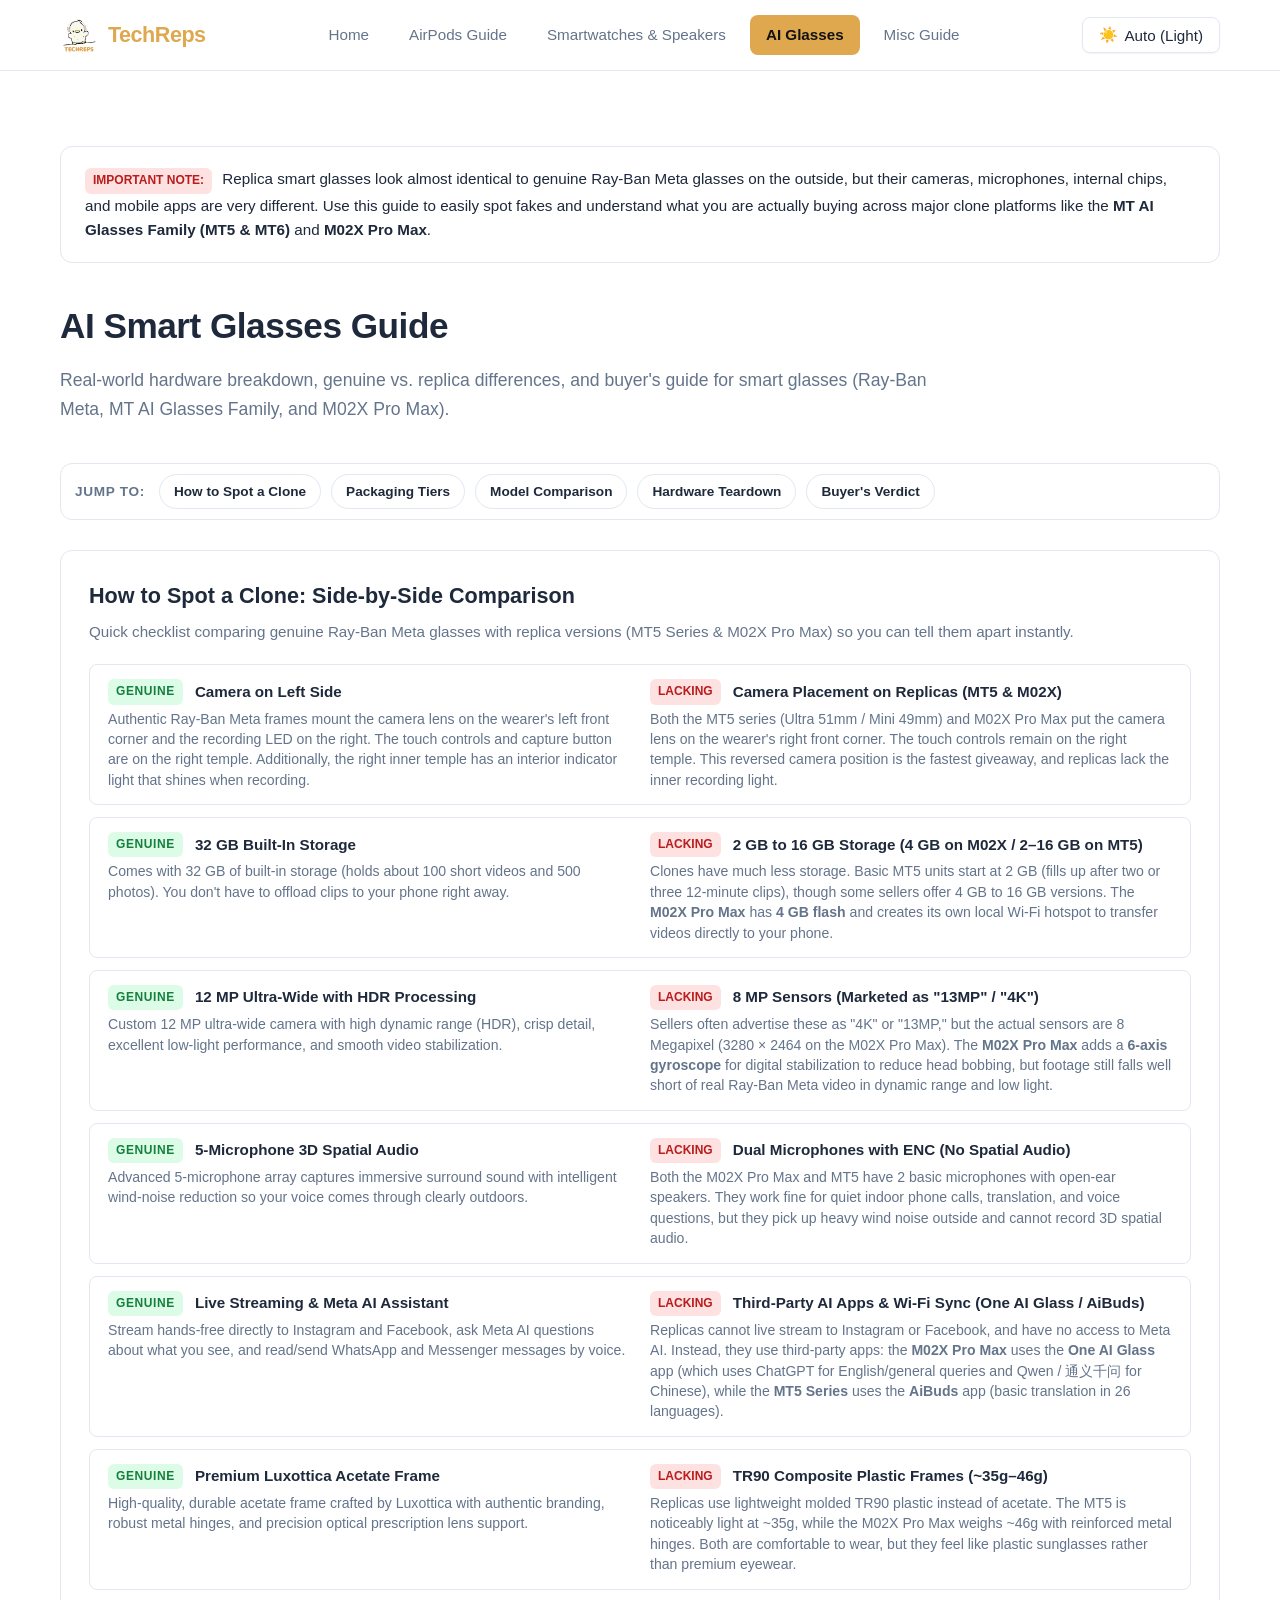
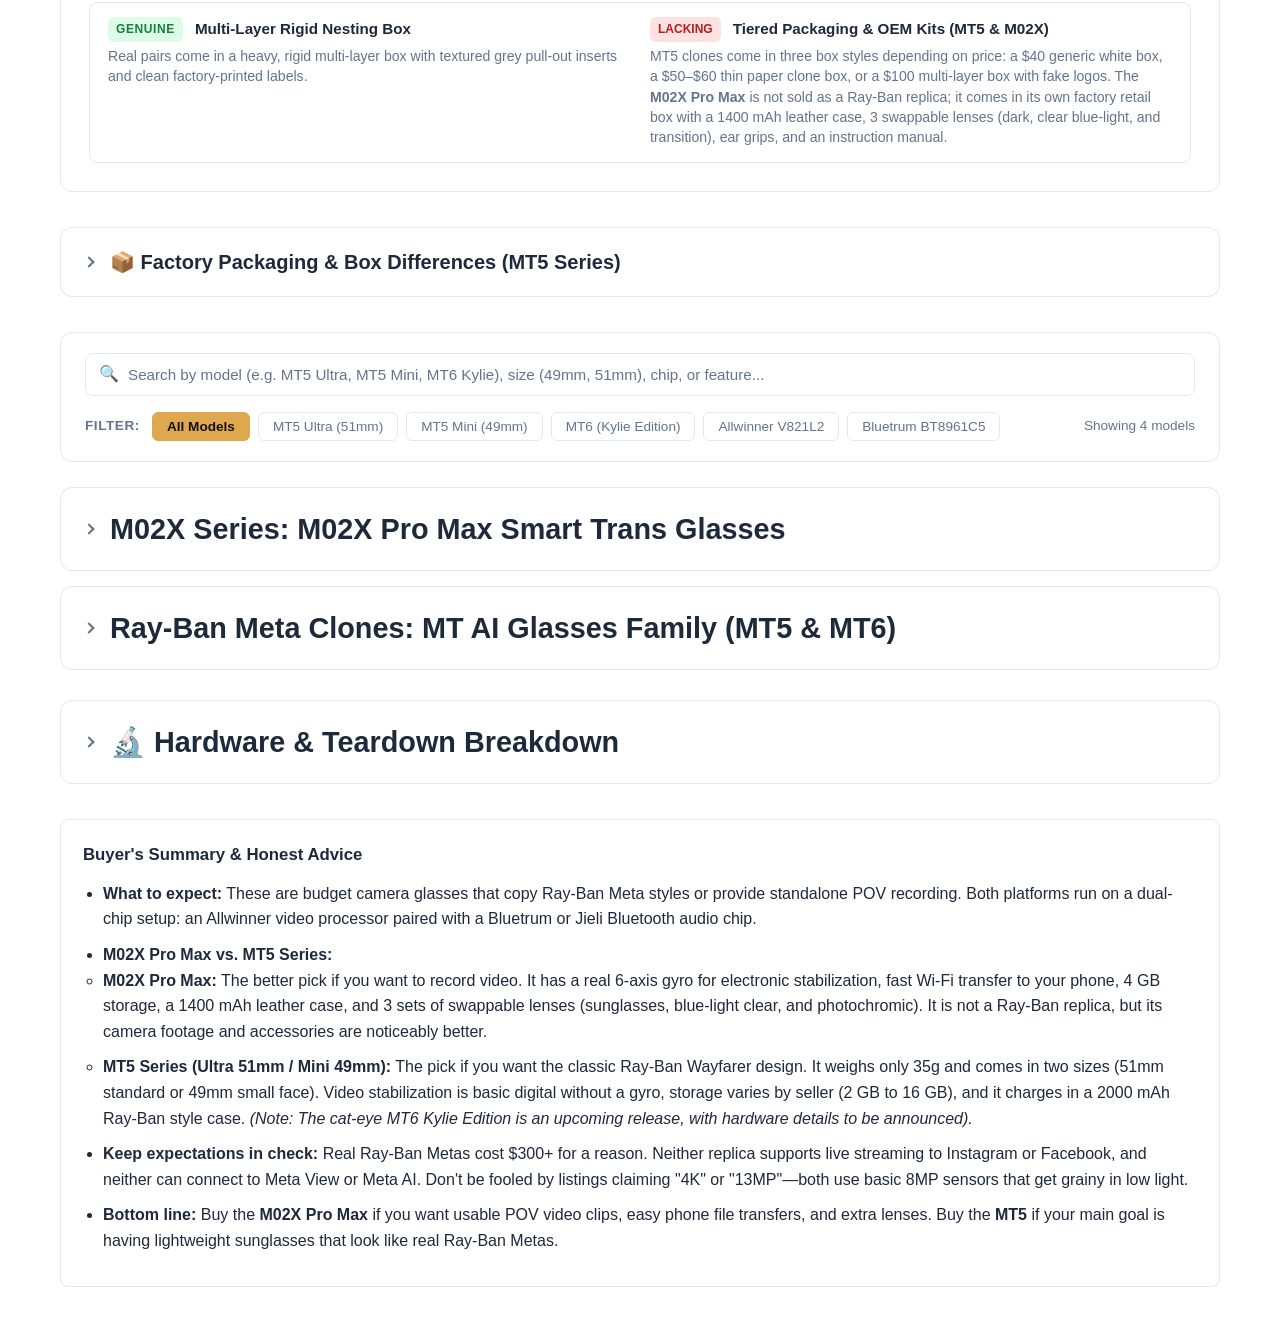
==== commit daf091b1: "feat: add MT AI glasses family with MT6 preview, unified teardown subtabs, and M02X layout updates" ====
--- a/AI-glasses.html
+++ b/AI-glasses.html
@@ -53,13 +53,13 @@
     <!-- Top Verification Advisory Notice -->
     <aside class="notice-box" aria-label="Authenticity Advisory">
       <div class="notice-content">
-        <span class="badge-missing">IMPORTANT NOTE:</span> Replica smart glasses look almost identical to genuine Ray-Ban Meta glasses on the outside, but their cameras, microphones, internal chips, and mobile apps are very different. Use this guide to easily spot fakes and understand what you are actually buying across major clone platforms like the <strong>MT5 Series</strong> and <strong>M02X Pro Max</strong>.
+        <span class="badge-missing">IMPORTANT NOTE:</span> Replica smart glasses look almost identical to genuine Ray-Ban Meta glasses on the outside, but their cameras, microphones, internal chips, and mobile apps are very different. Use this guide to easily spot fakes and understand what you are actually buying across major clone platforms like the <strong>MT AI Glasses Family (MT5 & MT6)</strong> and <strong>M02X Pro Max</strong>.
       </div>
     </aside>
 
     <div class="guide-intro">
       <h1>AI Smart Glasses Guide</h1>
-      <p>Real-world hardware breakdown, genuine vs. replica differences, and buyer's guide for smart glasses (Ray-Ban Meta, MT5 Series, and M02X Pro Max).</p>
+      <p>Real-world hardware breakdown, genuine vs. replica differences, and buyer's guide for smart glasses (Ray-Ban Meta, MT AI Glasses Family, and M02X Pro Max).</p>
     </div>
 
     <!-- Quick-Jump In-Page Navigation Bar -->
@@ -68,8 +68,7 @@
       <a href="#authenticity-checklist" class="jump-link">How to Spot a Clone</a>
       <a href="#packaging-tiers" class="jump-link">Packaging Tiers</a>
       <a href="#specs-matrix" class="jump-link">Model Comparison</a>
-      <a href="#mt5-teardown" class="jump-link">MT5 Ultra Teardown</a>
-      <a href="#m02x-teardown" class="jump-link">M02X Pro Max Teardown</a>
+      <a href="#hardware-teardown" class="jump-link">Hardware Teardown</a>
       <a href="#buying-advice" class="jump-link">Buyer's Verdict</a>
     </nav>
 
@@ -192,7 +191,7 @@
     <div class="section packaging-section" id="packaging-tiers">
       <div class="heading" role="button" tabindex="0" aria-expanded="false">
         <span class="arrow" aria-hidden="true"></span>
-        <h2>📦 Factory Packaging & Box Differences (MT5 & M02X Series)</h2>
+        <h2>📦 Factory Packaging & Box Differences (MT5 Series)</h2>
       </div>
       <div class="content" style="display: none;">
         <p class="packaging-intro">
@@ -264,7 +263,7 @@
           type="text" 
           id="catalog-search" 
           class="search-input" 
-          placeholder="Search by model (e.g. MT5 Ultra, MT5 Mini), size (49mm, 51mm), chip, or feature..."
+          placeholder="Search by model (e.g. MT5 Ultra, MT5 Mini, MT6 Kylie), size (49mm, 51mm), chip, or feature..."
           aria-label="Search replica AI glasses catalog"
           autocomplete="off"
         >
@@ -277,11 +276,12 @@
           <button type="button" class="filter-chip active" data-chip="all">All Models</button>
           <button type="button" class="filter-chip" data-chip="ultra">MT5 Ultra (51mm)</button>
           <button type="button" class="filter-chip" data-chip="mini">MT5 Mini (49mm)</button>
+          <button type="button" class="filter-chip" data-chip="mt6">MT6 (Kylie Edition)</button>
           <button type="button" class="filter-chip" data-chip="allwinner">Allwinner V821L2</button>
           <button type="button" class="filter-chip" data-chip="bluetrum">Bluetrum BT8961C5</button>
         </div>
         <div class="filter-stats-text" id="filter-stats" aria-live="polite">
-          Showing <span id="visible-count">2</span> models
+          Showing <span id="visible-count">4</span> models
         </div>
       </div>
     </div>
@@ -329,11 +329,11 @@
         </div>
       </div>
 
-      <!-- MT5 Series Section -->
+      <!-- MT AI Glasses Family Section -->
       <div class="section" data-ecosystem="glasses">
         <div class="heading" role="button" tabindex="0" aria-expanded="false">
           <span class="arrow" aria-hidden="true"></span>
-          <h2>Ray-Ban Meta Clones (MT5 Series)</h2>
+          <h2>Ray-Ban Meta Clones: MT AI Glasses Family (MT5 & MT6)</h2>
         </div>
         <div class="content" style="display: none;">
 
@@ -381,307 +381,367 @@
             </div>
           </div>
 
+          <!-- MT6 (Meta Starfire Kylie Edition Replica) Subsection -->
+          <div class="subsection">
+            <div class="subheading" role="button" tabindex="0" aria-expanded="false">
+              <span class="arrow" aria-hidden="true"></span>
+              <h3>MT6 (Meta Starfire Kylie Edition Replica)</h3>
+              <span class="badge-coming-soon">Coming Soon</span>
+            </div>
+            <div class="subcontent" style="display: none;">
+              <div class="table-responsive">
+                <table>
+                  <thead><tr><th>Version</th><th>Chip</th><th>Description</th></tr></thead>
+                  <tbody>
+                    <tr>
+                      <td>MT6 (Meta Starfire Kylie Edition)</td>
+                      <td>Coming soon</td>
+                      <td>Coming soon — upcoming "Meta Starfire Kylie Edition" Replica. Chip architecture, camera sensors, and internal hardware details will be updated once official factory production units are released.</td>
+                    </tr>
+                  </tbody>
+                </table>
+              </div>
+
+              <!-- MT6 Video Preview Card -->
+              <div class="video-preview-card">
+                <div class="video-preview-header">
+                  <span class="video-badge">🎬 FACTORY PREVIEW</span>
+                  <span class="video-title">MT6 Meta Starfire Kylie Edition Preview Video</span>
+                </div>
+                <div class="video-player-wrapper">
+                  <video 
+                    controls 
+                    playsinline 
+                    preload="metadata" 
+                    poster="images/preview-video-poster.jpg" 
+                    class="preview-video-player"
+                    title="MT6 Meta Starfire Kylie Edition Factory Preview"
+                  >
+                    <source src="preview%20video.mp4" type="video/mp4">
+                    <source src="preview video.mp4" type="video/mp4">
+                    Your browser does not support the video tag.
+                  </video>
+                </div>
+                <p class="video-caption">
+                  Early factory footage demonstrating the MT6 (Ray-Ban Meta Skyler "Meta Starfire Kylie Edition" cat-eye frame) design, build quality, and hinge construction.
+                </p>
+              </div>
+            </div>
+          </div>
+
         </div>
       </div>
 
     </div>
 
-    <!-- MT5 Ultra Technical Specification & Teardown Analysis Section -->
-    <div class="section mt5-section" id="mt5-teardown">
+    <!-- Hardware and Teardown Breakdown Section (Merged with Subtabs for Each Unit) -->
+    <div class="section teardown-section" id="hardware-teardown">
       <div class="heading" role="button" tabindex="0" aria-expanded="false">
         <span class="arrow" aria-hidden="true"></span>
-        <h2>🔬 MT5 Ultra: Hardware & Teardown Breakdown</h2>
+        <h2>🔬 Hardware & Teardown Breakdown</h2>
       </div>
       <div class="content" style="display: none;">
-        <p class="teardown-intro-desc">
-          Chipset breakdown, board architecture, camera sensor details, and real battery limits of the <strong>MT5 Ultra</strong> (AiBuds platform).
+        <p class="teardown-intro-desc" style="margin-bottom: 16px;">
+          Direct engineering analysis, internal chipsets, board architecture, camera sensors, and retail unboxing details. Select a unit below to view its complete teardown breakdown.
         </p>
 
-        <!-- Chipset & AI Engine Badges Bar -->
-        <div class="spec-highlights-bar">
-          <div class="spec-highlight-item">
-            <span class="spec-highlight-label">PRIMARY CHIPSET</span>
-            <span class="spec-highlight-value">Bluetrum BT8961C5</span>
-          </div>
-          <div class="spec-highlight-item">
-            <span class="spec-highlight-label">CO-PROCESSOR</span>
-            <span class="spec-highlight-value">Allwinner V821L2 Video ISP</span>
-          </div>
-          <div class="spec-highlight-item">
-            <span class="spec-highlight-label">COMPANION SOFTWARE</span>
-            <span class="spec-highlight-value">AiBuds App</span>
-          </div>
-          <div class="spec-highlight-item">
-            <span class="spec-highlight-label">AI TRANSLATION</span>
-            <span class="spec-highlight-value">26-Language Real-Time Engine</span>
-          </div>
-        </div>
-
-        <!-- 4 Architecture & Technical Analysis Pillars -->
-        <h3 class="teardown-subhead">Internal Architecture & Hardware Details</h3>
-        <div class="teardown-grid">
-          <div class="teardown-card">
-            <div class="card-tag-row">
-              <h4>1. Dual-Silicon Split</h4>
-              <span class="tier-badge tier-badge-mid">ARCHITECTURE</span>
-            </div>
-            <p>
-              The MT5 Ultra uses two separate chips to save power. The <strong>Bluetrum BT8961C5</strong> handles Bluetooth audio, phone calls, and temple touch controls. The <strong>Allwinner V821L2</strong> video chip stays asleep until you take a photo or record a video clip.
-            </p>
-          </div>
-
-          <div class="teardown-card">
-            <div class="card-tag-row">
-              <h4>2. Flipped Right-Temple Camera</h4>
-              <span class="tier-badge tier-badge-top">CAMERA & SENSOR</span>
-            </div>
-            <p>
-              Real Ray-Ban Meta frames have the camera on the left and the LED on the right. The MT5 flips this around and places the <strong>8MP camera on the right front corner</strong>. It records up to 12 minutes per video file before saving.
-            </p>
-          </div>
-
-          <div class="teardown-card">
-            <div class="card-tag-row">
-              <h4>3. Flash Storage & File Transfer</h4>
-              <span class="tier-badge tier-badge-standard">STORAGE & COMMS</span>
-            </div>
-            <p>
-              Built-in storage ranges from <strong>2 GB to 16 GB</strong> depending on what the seller orders from the factory. You can transfer clips through the <strong>AiBuds app</strong> or plug the glasses into a computer with USB-C to copy files directly.
-            </p>
-          </div>
-
-          <div class="teardown-card">
-            <div class="card-tag-row">
-              <h4>4. Battery Life & Charging Case</h4>
-              <span class="tier-badge tier-badge-top">POWER & BATTERY</span>
-            </div>
-            <p>
-              Small batteries in each temple total <strong>300 mAh</strong> for roughly 11 hours of audio playback or standby. The glasses charge through magnetic pins in the <strong>2000 mAh faux-leather case</strong> and take about 40 minutes to recharge.
-            </p>
-          </div>
-        </div>
-
-        <!-- Core Hardware & Engineering Specifications Table -->
-        <h3 class="teardown-subhead">Core Hardware & Engineering Specifications</h3>
-        <div class="table-responsive" style="margin-bottom: 20px;">
-          <table class="specs-detail-table">
-            <thead>
-              <tr>
-                <th style="width: 28%;">Parameter</th>
-                <th>Technical Specification Details</th>
-              </tr>
-            </thead>
-            <tbody>
-              <tr>
-                <td><strong>Processor Architecture</strong></td>
-                <td>Bluetrum BT8961C5 (Audio/BT 5.2/5.3) + Allwinner V821L2 (Multimedia ISP & Video Co-Processor)</td>
-              </tr>
-              <tr>
-                <td><strong>Optics & Camera Sensor</strong></td>
-                <td>8 MP Sensor (Captures up to 12-minute continuous video clips, digital anti-shake stabilization)</td>
-              </tr>
-              <tr>
-                <td><strong>Camera Position / Tell</strong></td>
-                <td>Mirrored placement on right temple (Authentic Ray-Ban Meta mounts camera on left; lacks internal recording LED)</td>
-              </tr>
-              <tr>
-                <td><strong>Internal Flash Storage</strong></td>
-                <td>2 GB to 16 GB Flash Storage (Depends on seller batch — confirm with seller before buying)</td>
-              </tr>
-              <tr>
-                <td><strong>Battery (Glasses)</strong></td>
-                <td>300 mAh Lithium Polymer (~11 hrs audio playback / standby, ~30–40 min continuous video recording)</td>
-              </tr>
-              <tr>
-                <td><strong>Charging Case</strong></td>
-                <td>2000 mAh Wayfarer-style faux leather magnetic case (~40 min rapid recharge, ~5 full charges)</td>
-              </tr>
-              <tr>
-                <td><strong>Frame & Weight</strong></td>
-                <td>35 g Ultra-Light TR90 Polymer (~30% lighter than authentic 50g Ray-Ban Meta optical acetate)</td>
-              </tr>
-              <tr>
-                <td><strong>Sizing Options</strong></td>
-                <td>51mm (MT5 Ultra / Standard Wayfarer fit) & 49mm (MT5 Mini / Compact narrower face fit)</td>
-              </tr>
-              <tr>
-                <td><strong>Ingress Protection</strong></td>
-                <td>IP65 rating claimed by factory (Resists splashes and sweat, but keep away from heavy rain or submersion)</td>
-              </tr>
-              <tr>
-                <td><strong>Acoustic Setup</strong></td>
-                <td>Dual-Mic ENC Noise Reduction + Open-Ear Stereo Chambers (Good voice clarity, no 3D spatial recording)</td>
-              </tr>
-              <tr>
-                <td><strong>Companion App & AI</strong></td>
-                <td>AiBuds mobile app (Real-time 26-language face-to-face voice translation & AI voice assistant)</td>
-              </tr>
-            </tbody>
-          </table>
-        </div>
-
-        <!-- Packaging Tiers & Retail Configurations Card -->
-        <div class="package-contents-card" style="margin-top: 14px;">
-          <h4 class="package-contents-title">📦 MT5 Lineup Sizing & Factory Packaging Configurations</h4>
-          <ul class="package-contents-list">
-            <li><strong>MT5 Ultra (51mm):</strong> Standard Wayfarer clone fit matching 50-22 Ray-Ban geometry, suited for average to wider face shapes.</li>
-            <li><strong>MT5 Mini (49mm):</strong> Smaller Wayfarer frame for narrower faces, with the exact same internal chips and camera as the 51mm model.</li>
-            <li><strong>Tier 1 Packaging (~$40):</strong> Generic OEM packaging labeled "SMART GLASSES" with orange or black leather case and no counterfeit markings.</li>
-            <li><strong>Tier 2 Packaging (~$50–$60):</strong> Budget single-layer paper fold-out box with cheap Ray-Ban printing and basic temple engraving.</li>
-            <li><strong>Tier 3 Packaging (~$100):</strong> High-end multi-layer nesting replica box with textured grey inserts, pull tabs, and laser-engraved temple markings closely matching genuine Ray-Ban retail boxes.</li>
-          </ul>
-        </div>
-
-      </div>
-    </div>
-
-    <!-- M02X Pro Max Technical Specification & Teardown Analysis Section -->
-    <div class="section m02x-section" id="m02x-teardown">
-      <div class="heading" role="button" tabindex="0" aria-expanded="false">
-        <span class="arrow" aria-hidden="true"></span>
-        <h2>🔬 M02X Pro Max: Hardware & Teardown Breakdown</h2>
-      </div>
-      <div class="content" style="display: none;">
-        <p class="teardown-intro-desc">
-          Hardware layout, sensor specs, internal board chips, and AI companion app details for the <strong>M02X Pro Max</strong>.
-        </p>
-
-        <!-- Chipset & AI Engine Badges Bar -->
-        <div class="spec-highlights-bar">
-          <div class="spec-highlight-item">
-            <span class="spec-highlight-label">PRIMARY CHIPSET</span>
-            <span class="spec-highlight-value">Jieli JL7018F6</span>
-          </div>
-          <div class="spec-highlight-item">
-            <span class="spec-highlight-label">CO-PROCESSOR</span>
-            <span class="spec-highlight-value">Allwinner V821L2 Dual-Core</span>
-          </div>
-          <div class="spec-highlight-item">
-            <span class="spec-highlight-label">COMPANION SOFTWARE</span>
-            <span class="spec-highlight-value">One AI Glass App</span>
-          </div>
-          <div class="spec-highlight-item">
-            <span class="spec-highlight-label">AI ENGINES</span>
-            <span class="spec-highlight-value">ChatGPT + Qwen (通义千问)</span>
-          </div>
-        </div>
-
-        <!-- 4 Architecture & Technical Analysis Pillars -->
-        <h3 class="teardown-subhead">Internal Architecture & Hardware Details</h3>
-        <div class="teardown-grid">
-          <div class="teardown-card">
-            <div class="card-tag-row">
-              <h4>1. Dual-Core Processing Split</h4>
-              <span class="tier-badge tier-badge-mid">ARCHITECTURE</span>
-            </div>
-            <p>
-              The Jieli JL7018F6 handles everyday Bluetooth 5.3 audio, voice commands, and touch controls while sipping power. The dual-core Allwinner V821L2 video chip powers up only when you take pictures, shoot video, or transfer files over Wi-Fi.
-            </p>
-          </div>
-
-          <div class="teardown-card">
-            <div class="card-tag-row">
-              <h4>2. Native 8MP & 6-Axis Gyro EIS</h4>
-              <span class="tier-badge tier-badge-top">CAMERA & IMU</span>
-            </div>
-            <p>
-              Uses an 8 Megapixel sensor (3280 × 2464) paired with a real 6-axis gyro. Gyro data helps the software smooth out normal head movements when recording first-person POV clips.
-            </p>
-          </div>
-
-          <div class="teardown-card">
-            <div class="card-tag-row">
-              <h4>3. 4GB Storage & Wi-Fi Direct Transfer</h4>
-              <span class="tier-badge tier-badge-standard">STORAGE & COMMS</span>
-            </div>
-            <p>
-              Comes with 4 GB of built-in flash memory to store video clips. To export files quickly, the glasses spin up a local Wi-Fi access point so you can download clips directly into the phone app without using phone data.
-            </p>
-          </div>
-
-          <div class="teardown-card">
-            <div class="card-tag-row">
-              <h4>4. Dual AI Backend</h4>
-              <span class="tier-badge tier-badge-top">AI BACKEND</span>
-            </div>
-            <p>
-              The One AI Glass phone app connects to two different AI models: Qwen (通义千问) handles Chinese speech and quick responses, while ChatGPT handles English questions and photo recognition.
-            </p>
-          </div>
-        </div>
-
-        <!-- Core Hardware & Engineering Specifications Table -->
-        <h3 class="teardown-subhead">Core Hardware & Engineering Specifications</h3>
-        <div class="table-responsive" style="margin-bottom: 20px;">
-          <table class="specs-detail-table">
-            <thead>
-              <tr>
-                <th style="width: 28%;">Parameter</th>
-                <th>Technical Specification Details</th>
-              </tr>
-            </thead>
-            <tbody>
-              <tr>
-                <td><strong>Processor Architecture</strong></td>
-                <td>Jieli JL7018F6 (Audio & BT 5.3) + Allwinner V821L2 Dual-Core (Video Encoding & ISP)</td>
-              </tr>
-              <tr>
-                <td><strong>Optics & Resolution</strong></td>
-                <td>8 MP Native Optical Sensor (3280 × 2464, 8.08 MP) <em>[Trade titles interpolate up to "13MP/4K"]</em></td>
-              </tr>
-              <tr>
-                <td><strong>Image Stabilization</strong></td>
-                <td>3D 6-Axis Hardware Gyroscope IMU + Electronic Image Stabilization (EIS)</td>
-              </tr>
-              <tr>
-                <td><strong>Internal Storage & LAN</strong></td>
-                <td>4 GB SDNAND Flash + Direct Local Wi-Fi LAN Hotspot Offload to Phone</td>
-              </tr>
-              <tr>
-                <td><strong>Battery & Case</strong></td>
-                <td>290 mAh Polymer Battery (~10–11h audio, ~100–120m video) | 1400 mAh Genuine Leather Case</td>
-              </tr>
-              <tr>
-                <td><strong>Frame & Ingress</strong></td>
-                <td>46 g Glossy Black TR90, Reinforced Metal Hinges, IP65 Certified Waterproof/Sweatproof</td>
-              </tr>
-              <tr>
-                <td><strong>Acoustic Setup</strong></td>
-                <td>Dual-Mic ENC Noise Reduction + Open-Ear Stereo Chambers (3D Surround Sound)</td>
-              </tr>
-              <tr>
-                <td><strong>Supported Lenses</strong></td>
-                <td>Interchangeable Detachable System: UV Sunglasses, Blue-Light Blocking Clear, Photochromic</td>
-              </tr>
-              <tr>
-                <td><strong>App & AI Platform</strong></td>
-                <td>One AI Glass App (Dual LLM: ChatGPT + Qwen / 通义千问) + Voice Wake-Up ("Xiao Xin Tongxue")</td>
-              </tr>
-            </tbody>
-          </table>
-        </div>
-
-        <!-- Standard Package Contents & Unboxing Visual -->
-        <div class="m02x-package-wrapper">
-          <div class="package-contents-card">
-            <h4 class="package-contents-title">📦 Standard Package Contents & In-The-Box Hardware</h4>
+        <!-- Teardown Unit Subtabs Navigation -->
+        <div class="teardown-subtabs-nav" role="tablist" aria-label="Teardown Unit Switcher">
+          <button type="button" class="teardown-subtab-btn active" role="tab" id="tab-btn-mt5" aria-selected="true" aria-controls="mt5-teardown" data-target="mt5-teardown">
+            👓 MT5 Ultra
+          </button>
+          <button type="button" class="teardown-subtab-btn" role="tab" id="tab-btn-m02x" aria-selected="false" aria-controls="m02x-teardown" data-target="m02x-teardown">
+            🕶️ M02X Pro Max
+          </button>
+        </div>
+
+        <!-- MT5 Unit Subtab Panel -->
+        <div class="teardown-subtab-panel" id="mt5-teardown" role="tabpanel" aria-labelledby="tab-btn-mt5">
+          <p class="teardown-intro-desc">
+            Chipset breakdown, board architecture, camera sensor details, and real battery limits of the <strong>MT5 Ultra</strong> (AiBuds platform).
+          </p>
+
+          <!-- Chipset & AI Engine Badges Bar -->
+          <div class="spec-highlights-bar">
+            <div class="spec-highlight-item">
+              <span class="spec-highlight-label">PRIMARY CHIPSET</span>
+              <span class="spec-highlight-value">Bluetrum BT8961C5</span>
+            </div>
+            <div class="spec-highlight-item">
+              <span class="spec-highlight-label">CO-PROCESSOR</span>
+              <span class="spec-highlight-value">Allwinner V821L2 Video ISP</span>
+            </div>
+            <div class="spec-highlight-item">
+              <span class="spec-highlight-label">COMPANION SOFTWARE</span>
+              <span class="spec-highlight-value">AiBuds App</span>
+            </div>
+            <div class="spec-highlight-item">
+              <span class="spec-highlight-label">AI TRANSLATION</span>
+              <span class="spec-highlight-value">26-Language Real-Time Engine</span>
+            </div>
+          </div>
+
+          <!-- 4 Architecture & Technical Analysis Pillars -->
+          <h3 class="teardown-subhead">Internal Architecture & Hardware Details</h3>
+          <div class="teardown-grid">
+            <div class="teardown-card">
+              <div class="card-tag-row">
+                <h4>1. Dual-Silicon Split</h4>
+                <span class="tier-badge tier-badge-mid">ARCHITECTURE</span>
+              </div>
+              <p>
+                The MT5 Ultra uses two separate chips to save power. The <strong>Bluetrum BT8961C5</strong> handles Bluetooth audio, phone calls, and temple touch controls. The <strong>Allwinner V821L2</strong> video chip stays asleep until you take a photo or record a video clip.
+              </p>
+            </div>
+
+            <div class="teardown-card">
+              <div class="card-tag-row">
+                <h4>2. Flipped Right-Temple Camera</h4>
+                <span class="tier-badge tier-badge-top">CAMERA & SENSOR</span>
+              </div>
+              <p>
+                Real Ray-Ban Meta frames have the camera on the left and the LED on the right. The MT5 flips this around and places the <strong>8MP camera on the right front corner</strong>. It records up to 12 minutes per video file before saving.
+              </p>
+            </div>
+
+            <div class="teardown-card">
+              <div class="card-tag-row">
+                <h4>3. Flash Storage & File Transfer</h4>
+                <span class="tier-badge tier-badge-standard">STORAGE & COMMS</span>
+              </div>
+              <p>
+                Built-in storage ranges from <strong>2 GB to 16 GB</strong> depending on what the seller orders from the factory. You can transfer clips through the <strong>AiBuds app</strong> or plug the glasses into a computer with USB-C to copy files directly.
+              </p>
+            </div>
+
+            <div class="teardown-card">
+              <div class="card-tag-row">
+                <h4>4. Battery Life & Charging Case</h4>
+                <span class="tier-badge tier-badge-top">POWER & BATTERY</span>
+              </div>
+              <p>
+                Small batteries in each temple total <strong>300 mAh</strong> for roughly 11 hours of audio playback or standby. The glasses charge through magnetic pins in the <strong>2000 mAh faux-leather case</strong> and take about 40 minutes to recharge.
+              </p>
+            </div>
+          </div>
+
+          <!-- Core Hardware & Engineering Specifications Table -->
+          <h3 class="teardown-subhead">Core Hardware & Engineering Specifications</h3>
+          <div class="table-responsive" style="margin-bottom: 20px;">
+            <table class="specs-detail-table">
+              <thead>
+                <tr>
+                  <th style="width: 28%;">Parameter</th>
+                  <th>Technical Specification Details</th>
+                </tr>
+              </thead>
+              <tbody>
+                <tr>
+                  <td><strong>Processor Architecture</strong></td>
+                  <td>Bluetrum BT8961C5 (Audio/BT 5.2/5.3) + Allwinner V821L2 (Multimedia ISP & Video Co-Processor)</td>
+                </tr>
+                <tr>
+                  <td><strong>Optics & Camera Sensor</strong></td>
+                  <td>8 MP Sensor (Captures up to 12-minute continuous video clips, digital anti-shake stabilization)</td>
+                </tr>
+                <tr>
+                  <td><strong>Camera Position / Tell</strong></td>
+                  <td>Mirrored placement on right temple (Authentic Ray-Ban Meta mounts camera on left; lacks internal recording LED)</td>
+                </tr>
+                <tr>
+                  <td><strong>Internal Flash Storage</strong></td>
+                  <td>2 GB to 16 GB Flash Storage (Depends on seller batch — confirm with seller before buying)</td>
+                </tr>
+                <tr>
+                  <td><strong>Battery (Glasses)</strong></td>
+                  <td>300 mAh Lithium Polymer (~11 hrs audio playback / standby, ~30–40 min continuous video recording)</td>
+                </tr>
+                <tr>
+                  <td><strong>Charging Case</strong></td>
+                  <td>2000 mAh Wayfarer-style faux leather magnetic case (~40 min rapid recharge, ~5 full charges)</td>
+                </tr>
+                <tr>
+                  <td><strong>Frame & Weight</strong></td>
+                  <td>35 g Ultra-Light TR90 Polymer (~30% lighter than authentic 50g Ray-Ban Meta optical acetate)</td>
+                </tr>
+                <tr>
+                  <td><strong>Sizing Options</strong></td>
+                  <td>51mm (MT5 Ultra / Standard Wayfarer fit) & 49mm (MT5 Mini / Compact narrower face fit)</td>
+                </tr>
+                <tr>
+                  <td><strong>Ingress Protection</strong></td>
+                  <td>IP65 rating claimed by factory (Resists splashes and sweat, but keep away from heavy rain or submersion)</td>
+                </tr>
+                <tr>
+                  <td><strong>Acoustic Setup</strong></td>
+                  <td>Dual-Mic ENC Noise Reduction + Open-Ear Stereo Chambers (Good voice clarity, no 3D spatial recording)</td>
+                </tr>
+                <tr>
+                  <td><strong>Companion App & AI</strong></td>
+                  <td>AiBuds mobile app (Real-time 26-language face-to-face voice translation & AI voice assistant)</td>
+                </tr>
+              </tbody>
+            </table>
+          </div>
+
+          <!-- Packaging Tiers & Retail Configurations Card -->
+          <div class="package-contents-card" style="margin-top: 14px;">
+            <h4 class="package-contents-title">📦 MT5 Lineup Sizing & Factory Packaging Configurations</h4>
             <ul class="package-contents-list">
-              <li><strong>M02X Pro Max Smart Glasses:</strong> Glossy black TR90 composite chassis (46g) with reinforced metal hinges and capacitive touch temple.</li>
-              <li><strong>Genuine Leather Charging Case:</strong> 1400 mAh internal power bank with magnetic fast charging (Brown / Black).</li>
-              <li><strong>Interchangeable Lens Set:</strong> UV sunglasses, blue-light blocking clear lenses, and photochromic transition lenses.</li>
-              <li><strong>Comfort Accessories:</strong> Anti-slip silicone ear grips/hooks and ergonomic replacement nose pads.</li>
-              <li><strong>Cables & Manual:</strong> USB Type-C charging cable, microfiber cleaning cloth, and M02 user manual.</li>
+              <li><strong>MT5 Ultra (51mm):</strong> Standard Wayfarer clone fit matching 50-22 Ray-Ban geometry, suited for average to wider face shapes.</li>
+              <li><strong>MT5 Mini (49mm):</strong> Smaller Wayfarer frame for narrower faces, with the exact same internal chips and camera as the 51mm model.</li>
+              <li><strong>Tier 1 Packaging (~$40):</strong> Generic OEM packaging labeled "SMART GLASSES" with orange or black leather case and no counterfeit markings.</li>
+              <li><strong>Tier 2 Packaging (~$50–$60):</strong> Budget single-layer paper fold-out box with cheap Ray-Ban printing and basic temple engraving.</li>
+              <li><strong>Tier 3 Packaging (~$100):</strong> High-end multi-layer nesting replica box with textured grey inserts, pull tabs, and laser-engraved temple markings closely matching genuine Ray-Ban retail boxes.</li>
             </ul>
           </div>
-
-          <figure class="m02x-unboxing-figure">
-            <div class="comparison-img-box">
-              <img src="images/m02x-package-contents.png" alt="M02X Pro Max Smart AI Glasses complete retail package contents including glasses, brown leather charging case, interchangeable lenses, ear grips, nose pads, USB-C cable, and M02 user manual" class="comparison-img" loading="lazy">
-            </div>
-            <figcaption class="comparison-caption">
-              <strong>M02X Pro Max Unboxing:</strong> Standard retail kit with 1400 mAh leather case, 3-lens set, accessories, and M02 manual.
-            </figcaption>
-          </figure>
+        </div>
+
+        <!-- M02X Unit Subtab Panel -->
+        <div class="teardown-subtab-panel hidden" id="m02x-teardown" role="tabpanel" aria-labelledby="tab-btn-m02x" style="display: none;">
+          <p class="teardown-intro-desc">
+            Hardware layout, sensor specs, internal board chips, and AI companion app details for the <strong>M02X Pro Max</strong>.
+          </p>
+
+          <!-- Chipset & AI Engine Badges Bar -->
+          <div class="spec-highlights-bar">
+            <div class="spec-highlight-item">
+              <span class="spec-highlight-label">PRIMARY CHIPSET</span>
+              <span class="spec-highlight-value">Jieli JL7018F6</span>
+            </div>
+            <div class="spec-highlight-item">
+              <span class="spec-highlight-label">CO-PROCESSOR</span>
+              <span class="spec-highlight-value">Allwinner V821L2 Dual-Core</span>
+            </div>
+            <div class="spec-highlight-item">
+              <span class="spec-highlight-label">COMPANION SOFTWARE</span>
+              <span class="spec-highlight-value">One AI Glass App</span>
+            </div>
+            <div class="spec-highlight-item">
+              <span class="spec-highlight-label">AI ENGINES</span>
+              <span class="spec-highlight-value">ChatGPT + Qwen (通义千问)</span>
+            </div>
+          </div>
+
+          <!-- 4 Architecture & Technical Analysis Pillars -->
+          <h3 class="teardown-subhead">Internal Architecture & Hardware Details</h3>
+          <div class="teardown-grid">
+            <div class="teardown-card">
+              <div class="card-tag-row">
+                <h4>1. Dual-Core Processing Split</h4>
+                <span class="tier-badge tier-badge-mid">ARCHITECTURE</span>
+              </div>
+              <p>
+                The Jieli JL7018F6 handles everyday Bluetooth 5.3 audio, voice commands, and touch controls while sipping power. The dual-core Allwinner V821L2 video chip powers up only when you take pictures, shoot video, or transfer files over Wi-Fi.
+              </p>
+            </div>
+
+            <div class="teardown-card">
+              <div class="card-tag-row">
+                <h4>2. Native 8MP & 6-Axis Gyro EIS</h4>
+                <span class="tier-badge tier-badge-top">CAMERA & IMU</span>
+              </div>
+              <p>
+                Uses an 8 Megapixel sensor (3280 × 2464) paired with a real 6-axis gyro. Gyro data helps the software smooth out normal head movements when recording first-person POV clips.
+              </p>
+            </div>
+
+            <div class="teardown-card">
+              <div class="card-tag-row">
+                <h4>3. 4GB Storage & Wi-Fi Direct Transfer</h4>
+                <span class="tier-badge tier-badge-standard">STORAGE & COMMS</span>
+              </div>
+              <p>
+                Comes with 4 GB of built-in flash memory to store video clips. To export files quickly, the glasses spin up a local Wi-Fi access point so you can download clips directly into the phone app without using phone data.
+              </p>
+            </div>
+
+            <div class="teardown-card">
+              <div class="card-tag-row">
+                <h4>4. Dual AI Backend</h4>
+                <span class="tier-badge tier-badge-top">AI BACKEND</span>
+              </div>
+              <p>
+                The One AI Glass phone app connects to two different AI models: Qwen (通义千问) handles Chinese speech and quick responses, while ChatGPT handles English questions and photo recognition.
+              </p>
+            </div>
+          </div>
+
+          <!-- Core Hardware & Engineering Specifications Table -->
+          <h3 class="teardown-subhead">Core Hardware & Engineering Specifications</h3>
+          <div class="table-responsive" style="margin-bottom: 20px;">
+            <table class="specs-detail-table">
+              <thead>
+                <tr>
+                  <th style="width: 28%;">Parameter</th>
+                  <th>Technical Specification Details</th>
+                </tr>
+              </thead>
+              <tbody>
+                <tr>
+                  <td><strong>Processor Architecture</strong></td>
+                  <td>Jieli JL7018F6 (Audio & BT 5.3) + Allwinner V821L2 Dual-Core (Video Encoding & ISP)</td>
+                </tr>
+                <tr>
+                  <td><strong>Optics & Resolution</strong></td>
+                  <td>8 MP Native Optical Sensor (3280 × 2464, 8.08 MP) <em>[Trade titles interpolate up to "13MP/4K"]</em></td>
+                </tr>
+                <tr>
+                  <td><strong>Image Stabilization</strong></td>
+                  <td>3D 6-Axis Hardware Gyroscope IMU + Electronic Image Stabilization (EIS)</td>
+                </tr>
+                <tr>
+                  <td><strong>Internal Storage & LAN</strong></td>
+                  <td>4 GB SDNAND Flash + Direct Local Wi-Fi LAN Hotspot Offload to Phone</td>
+                </tr>
+                <tr>
+                  <td><strong>Battery & Case</strong></td>
+                  <td>290 mAh Polymer Battery (~10–11h audio, ~100–120m video) | 1400 mAh Genuine Leather Case</td>
+                </tr>
+                <tr>
+                  <td><strong>Frame & Ingress</strong></td>
+                  <td>46 g Glossy Black TR90, Reinforced Metal Hinges, IP65 Certified Waterproof/Sweatproof</td>
+                </tr>
+                <tr>
+                  <td><strong>Acoustic Setup</strong></td>
+                  <td>Dual-Mic ENC Noise Reduction + Open-Ear Stereo Chambers (3D Surround Sound)</td>
+                </tr>
+                <tr>
+                  <td><strong>Supported Lenses</strong></td>
+                  <td>Interchangeable Detachable System: UV Sunglasses, Blue-Light Blocking Clear, Photochromic</td>
+                </tr>
+                <tr>
+                  <td><strong>App & AI Platform</strong></td>
+                  <td>One AI Glass App (Dual LLM: ChatGPT + Qwen / 通义千问) + Voice Wake-Up ("Xiao Xin Tongxue")</td>
+                </tr>
+              </tbody>
+            </table>
+          </div>
+
+          <!-- Standard Package Contents & Unboxing Visual -->
+          <div class="m02x-package-wrapper">
+            <div class="package-contents-card">
+              <h4 class="package-contents-title">📦 Standard Package Contents & In-The-Box Hardware</h4>
+              <ul class="package-contents-list">
+                <li><strong>M02X Pro Max Smart Glasses:</strong> Glossy black TR90 composite chassis (46g) with reinforced metal hinges and capacitive touch temple.</li>
+                <li><strong>Genuine Leather Charging Case:</strong> 1400 mAh internal power bank with magnetic fast charging (Brown / Black).</li>
+                <li><strong>Interchangeable Lens Set:</strong> UV sunglasses, blue-light blocking clear lenses, and photochromic transition lenses.</li>
+                <li><strong>Comfort Accessories:</strong> Anti-slip silicone ear grips/hooks and ergonomic replacement nose pads.</li>
+                <li><strong>Cables & Manual:</strong> USB Type-C charging cable, microfiber cleaning cloth, and M02 user manual.</li>
+              </ul>
+            </div>
+
+            <figure class="m02x-unboxing-figure">
+              <div class="comparison-img-box">
+                <a href="images/m02x-package-contents.png" target="_blank" rel="noopener noreferrer" class="img-zoom-link" title="Click to view full-resolution unboxing photo">
+                  <img src="images/m02x-package-contents.png" alt="M02X Pro Max Smart AI Glasses complete retail package contents including glasses, brown leather charging case, interchangeable lenses, ear grips, nose pads, USB-C cable, and M02 user manual" class="comparison-img" loading="lazy">
+                </a>
+              </div>
+              <figcaption class="comparison-caption">
+                <strong>M02X Pro Max Unboxing:</strong> Standard retail kit with 1400 mAh leather case, 3-lens set, accessories, and M02 manual.
+              </figcaption>
+            </figure>
+          </div>
         </div>
 
       </div>
@@ -691,11 +751,11 @@
     <div class="strategic-card" id="buying-advice">
         <h3>Buyer's Summary & Honest Advice</h3>
         <ul class="edu-list" style="margin-bottom: 0;">
-          <li><strong>What to expect:</strong> These are budget camera glasses that copy the Ray-Ban Meta style or provide standalone POV recording. Both models run on a dual-chip setup: an Allwinner video processor paired with a Bluetrum or Jieli Bluetooth audio chip.</li>
+          <li><strong>What to expect:</strong> These are budget camera glasses that copy Ray-Ban Meta styles or provide standalone POV recording. Both platforms run on a dual-chip setup: an Allwinner video processor paired with a Bluetrum or Jieli Bluetooth audio chip.</li>
           <li><strong>M02X Pro Max vs. MT5 Series:</strong>
             <ul>
               <li><strong>M02X Pro Max:</strong> The better pick if you want to record video. It has a real 6-axis gyro for electronic stabilization, fast Wi-Fi transfer to your phone, 4 GB storage, a 1400 mAh leather case, and 3 sets of swappable lenses (sunglasses, blue-light clear, and photochromic). It is not a Ray-Ban replica, but its camera footage and accessories are noticeably better.</li>
-              <li><strong>MT5 Series (Ultra 51mm / Mini 49mm):</strong> The pick if you want the classic Ray-Ban Wayfarer design. It weighs only 35g and comes in two sizes (51mm standard or 49mm small face). Video stabilization is basic digital without a gyro, storage varies by seller (2 GB to 16 GB), and it charges in a 2000 mAh Ray-Ban style case.</li>
+              <li><strong>MT5 Series (Ultra 51mm / Mini 49mm):</strong> The pick if you want the classic Ray-Ban Wayfarer design. It weighs only 35g and comes in two sizes (51mm standard or 49mm small face). Video stabilization is basic digital without a gyro, storage varies by seller (2 GB to 16 GB), and it charges in a 2000 mAh Ray-Ban style case. <em>(Note: The cat-eye MT6 Kylie Edition is an upcoming release, with hardware details to be announced).</em></li>
             </ul>
           </li>
           <li><strong>Keep expectations in check:</strong> Real Ray-Ban Metas cost $300+ for a reason. Neither replica supports live streaming to Instagram or Facebook, and neither can connect to Meta View or Meta AI. Don't be fooled by listings claiming "4K" or "13MP"—both use basic 8MP sensors that get grainy in low light.</li>
@@ -739,18 +799,76 @@
       });
     });
 
-    // Auto-expand accordion when jumping to it via quick-nav links
-    document.querySelectorAll('.jump-link').forEach(link => {
-      link.addEventListener('click', () => {
-        const targetId = link.getAttribute('href');
-        if (!targetId || !targetId.startsWith('#')) return;
-        const targetEl = document.querySelector(targetId);
-        if (!targetEl) return;
-        const heading = targetEl.querySelector('.heading') || (targetEl.classList.contains('heading') ? targetEl : null);
+    // Teardown Subtab Controller
+    function switchTeardownTab(targetTabId) {
+      const tabBtns = document.querySelectorAll('.teardown-subtab-btn');
+      const tabPanels = document.querySelectorAll('.teardown-subtab-panel');
+
+      tabBtns.forEach(btn => {
+        const isTarget = btn.getAttribute('data-target') === targetTabId;
+        btn.classList.toggle('active', isTarget);
+        btn.setAttribute('aria-selected', isTarget ? 'true' : 'false');
+      });
+
+      tabPanels.forEach(panel => {
+        const isTarget = panel.id === targetTabId;
+        if (isTarget) {
+          panel.classList.remove('hidden');
+          panel.style.display = 'block';
+        } else {
+          panel.classList.add('hidden');
+          panel.style.display = 'none';
+        }
+      });
+    }
+
+    document.querySelectorAll('.teardown-subtab-btn').forEach(btn => {
+      btn.addEventListener('click', () => {
+        const target = btn.getAttribute('data-target');
+        if (target) {
+          switchTeardownTab(target);
+        }
+      });
+    });
+
+    // Auto-expand accordion and switch tabs when jumping via links/hash
+    function handleAnchorJump(targetId) {
+      if (!targetId || !targetId.startsWith('#')) return;
+      const targetEl = document.querySelector(targetId);
+      if (!targetEl) return;
+
+      // If target is inside a teardown subtab, activate that subtab
+      if (targetId === '#mt5-teardown' || targetId === '#m02x-teardown' || targetEl.closest('.teardown-tab-panel')) {
+        const panel = targetEl.classList.contains('teardown-tab-panel') ? targetEl : targetEl.closest('.teardown-tab-panel');
+        if (panel) {
+          switchTeardownTab(panel.id);
+        }
+      }
+
+      // If target or its parent is inside a collapsible section, expand it
+      const parentSection = targetEl.closest('.section') || (targetEl.classList.contains('section') ? targetEl : null);
+      if (parentSection) {
+        const heading = parentSection.querySelector('.heading');
         if (heading) {
           setAccordionState(heading, true);
         }
+      }
+    }
+
+    document.querySelectorAll('.jump-link').forEach(link => {
+      link.addEventListener('click', () => {
+        handleAnchorJump(link.getAttribute('href'));
       });
+    });
+
+    // Support direct URL hash on initial page load & hashchange
+    if (window.location.hash) {
+      setTimeout(() => {
+        handleAnchorJump(window.location.hash);
+      }, 100);
+    }
+    window.addEventListener('hashchange', () => {
+      handleAnchorJump(window.location.hash);
     });
 
     // Interactive Search & Category Filter Controller
@@ -772,6 +890,7 @@
         if (targetFilter === 'all') return true;
         if (targetFilter === 'ultra') return verText.includes('ultra') || verText.includes('51mm');
         if (targetFilter === 'mini') return verText.includes('mini') || verText.includes('49mm');
+        if (targetFilter === 'mt6') return verText.includes('mt6') || verText.includes('kylie') || verText.includes('starfire');
         if (targetFilter === 'allwinner') return chipText.includes('allwinner');
         if (targetFilter === 'bluetrum') return chipText.includes('bluetrum');
         return true;
--- a/shared-styles.css
+++ b/shared-styles.css
@@ -1297,11 +1297,85 @@
   }
 }
 
-/* --- Teardown & Spec Highlights (MT5 Ultra & M02X Pro Max) --- */
+/* --- Teardown & Spec Highlights (Merged Section & Subtabs) --- */
+.teardown-section,
 .mt5-section,
 .m02x-section {
   margin-top: 30px;
   margin-bottom: 35px;
+}
+
+/* Subtab Navigation Bar */
+.teardown-subtabs-nav {
+  display: inline-flex;
+  align-items: center;
+  gap: 8px;
+  background-color: var(--bg-main);
+  border: 1px solid var(--border-color);
+  padding: 5px;
+  border-radius: var(--radius-md);
+  margin-bottom: 20px;
+  max-width: 100%;
+}
+
+.teardown-subtab-btn {
+  display: inline-flex;
+  align-items: center;
+  gap: 8px;
+  background: transparent;
+  border: 1px solid transparent;
+  color: var(--text-muted);
+  padding: 8px 18px;
+  border-radius: var(--radius-sm);
+  font-size: 0.9rem;
+  font-weight: 600;
+  font-family: inherit;
+  cursor: pointer;
+  transition: all 0.2s ease;
+  user-select: none;
+}
+
+.teardown-subtab-btn:hover {
+  color: var(--text-main);
+  background-color: rgba(223, 168, 78, 0.08);
+}
+
+.teardown-subtab-btn.active {
+  background-color: var(--accent-color);
+  color: #121214;
+  border-color: var(--accent-color);
+  font-weight: 700;
+  box-shadow: 0 2px 8px rgba(0, 0, 0, 0.12);
+}
+
+.teardown-subtab-btn:focus-visible {
+  outline: 2px solid var(--accent-color);
+  outline-offset: 2px;
+}
+
+.teardown-subtab-panel {
+  display: block;
+  animation: fadeIn 0.2s ease-in-out;
+}
+
+.teardown-subtab-panel.hidden,
+.teardown-subtab-panel[hidden] {
+  display: none !important;
+}
+
+@media (max-width: 600px) {
+  .teardown-subtabs-nav {
+    display: flex;
+    width: 100%;
+    box-sizing: border-box;
+  }
+  .teardown-subtab-btn {
+    flex: 1;
+    justify-content: center;
+    padding: 8px 10px;
+    font-size: 0.84rem;
+    white-space: nowrap;
+  }
 }
 
 .spec-highlights-bar {
@@ -1405,9 +1479,8 @@
   background-color: var(--bg-main);
   border: 1px solid var(--border-color);
   border-radius: var(--radius-md);
-  padding: 14px 16px;
+  padding: 18px 22px;
   margin-top: 0;
-  height: 100%;
   box-sizing: border-box;
   transition: border-color 0.2s ease;
 }
@@ -1417,22 +1490,22 @@
 }
 
 .package-contents-title {
-  font-size: 0.95rem;
-  font-weight: 700;
-  color: var(--text-main);
-  margin-bottom: 8px;
+  font-size: 1.02rem;
+  font-weight: 700;
+  color: var(--text-main);
+  margin-bottom: 12px;
 }
 
 .package-contents-list {
   margin: 0;
-  padding-left: 18px;
-  color: var(--text-muted);
-  font-size: 0.84rem;
-  line-height: 1.45;
+  padding-left: 22px;
+  color: var(--text-muted);
+  font-size: 0.88rem;
+  line-height: 1.6;
 }
 
 .package-contents-list li {
-  margin-bottom: 4px;
+  margin-bottom: 6px;
 }
 
 .package-contents-list li:last-child {
@@ -1444,28 +1517,21 @@
 }
 
 .m02x-package-wrapper {
-  display: grid;
-  grid-template-columns: 1.15fr 0.85fr;
+  display: flex;
+  flex-direction: column;
   gap: 16px;
-  align-items: stretch;
-  margin-top: 14px;
-}
-
-@media (max-width: 860px) {
-  .m02x-package-wrapper {
-    grid-template-columns: 1fr;
-  }
+  margin-top: 16px;
 }
 
 .m02x-unboxing-figure {
   margin: 0;
   display: flex;
   flex-direction: column;
+  align-items: center;
   background-color: var(--bg-main);
   border: 1px solid var(--border-color);
   border-radius: var(--radius-md);
-  padding: 10px;
-  height: 100%;
+  padding: 20px;
   box-sizing: border-box;
   transition: border-color 0.2s ease, box-shadow 0.2s ease;
 }
@@ -1475,20 +1541,126 @@
 }
 
 .m02x-unboxing-figure .comparison-img-box {
-  min-height: 150px;
-  max-height: 190px;
-  padding: 6px;
+  display: flex;
+  align-items: center;
+  justify-content: center;
+  width: 100%;
+  padding: 4px 0;
+  box-sizing: border-box;
+}
+
+.m02x-unboxing-figure .img-zoom-link {
+  display: inline-flex;
+  align-items: center;
+  justify-content: center;
+  text-decoration: none;
+  cursor: zoom-in;
 }
 
 .m02x-unboxing-figure .comparison-img {
-  max-height: 175px;
+  max-width: 100%;
+  max-height: 520px;
+  width: auto;
+  height: auto;
+  object-fit: contain;
+  border-radius: var(--radius-sm);
+  border: 1px solid var(--border-color);
+  box-shadow: 0 4px 16px rgba(0, 0, 0, 0.08);
+  display: block;
+  transition: transform 0.2s ease, box-shadow 0.2s ease;
+}
+
+.m02x-unboxing-figure .comparison-img:hover {
+  transform: scale(1.015);
+  box-shadow: 0 8px 24px rgba(0, 0, 0, 0.14);
 }
 
 .m02x-unboxing-figure .comparison-caption {
-  padding-top: 6px;
-  font-size: 0.76rem;
-  line-height: 1.35;
-}
+  margin-top: 14px;
+  font-size: 0.86rem;
+  color: var(--text-muted);
+  text-align: center;
+  line-height: 1.5;
+  max-width: 650px;
+  width: 100%;
+}
+
+/* --- Video Preview Card (MT6 Coming Soon) --- */
+.video-preview-card {
+  margin-top: 18px;
+  background-color: var(--bg-main);
+  border: 1px solid var(--border-color);
+  border-radius: var(--radius-md);
+  padding: 16px;
+  box-sizing: border-box;
+  transition: border-color 0.2s ease, box-shadow 0.2s ease;
+}
+
+.video-preview-card:hover {
+  border-color: var(--accent-color);
+}
+
+.video-preview-header {
+  display: flex;
+  align-items: center;
+  gap: 10px;
+  margin-bottom: 12px;
+  flex-wrap: wrap;
+}
+
+.video-badge {
+  background-color: rgba(223, 168, 78, 0.16);
+  color: var(--accent-hover);
+  border: 1px solid rgba(223, 168, 78, 0.45);
+  font-size: 0.72rem;
+  font-weight: 700;
+  text-transform: uppercase;
+  letter-spacing: 0.05em;
+  padding: 3px 9px;
+  border-radius: var(--radius-full);
+}
+
+[data-theme="dark"] .video-badge {
+  background-color: rgba(223, 168, 78, 0.18);
+  color: var(--accent-color);
+  border-color: rgba(223, 168, 78, 0.4);
+}
+
+.video-title {
+  font-size: 0.95rem;
+  font-weight: 600;
+  color: var(--text-main);
+}
+
+.video-player-wrapper {
+  position: relative;
+  width: 100%;
+  max-width: 680px;
+  margin: 0 auto;
+  border-radius: var(--radius-sm);
+  overflow: hidden;
+  background-color: #000;
+  box-shadow: 0 4px 16px rgba(0, 0, 0, 0.12);
+}
+
+.preview-video-player {
+  width: 100%;
+  height: auto;
+  display: block;
+  max-height: 420px;
+  background-color: #000;
+}
+
+.video-caption {
+  margin-top: 12px;
+  margin-bottom: 0;
+  font-size: 0.85rem;
+  color: var(--text-muted);
+  line-height: 1.5;
+  text-align: center;
+}
+
+
 
 
 
